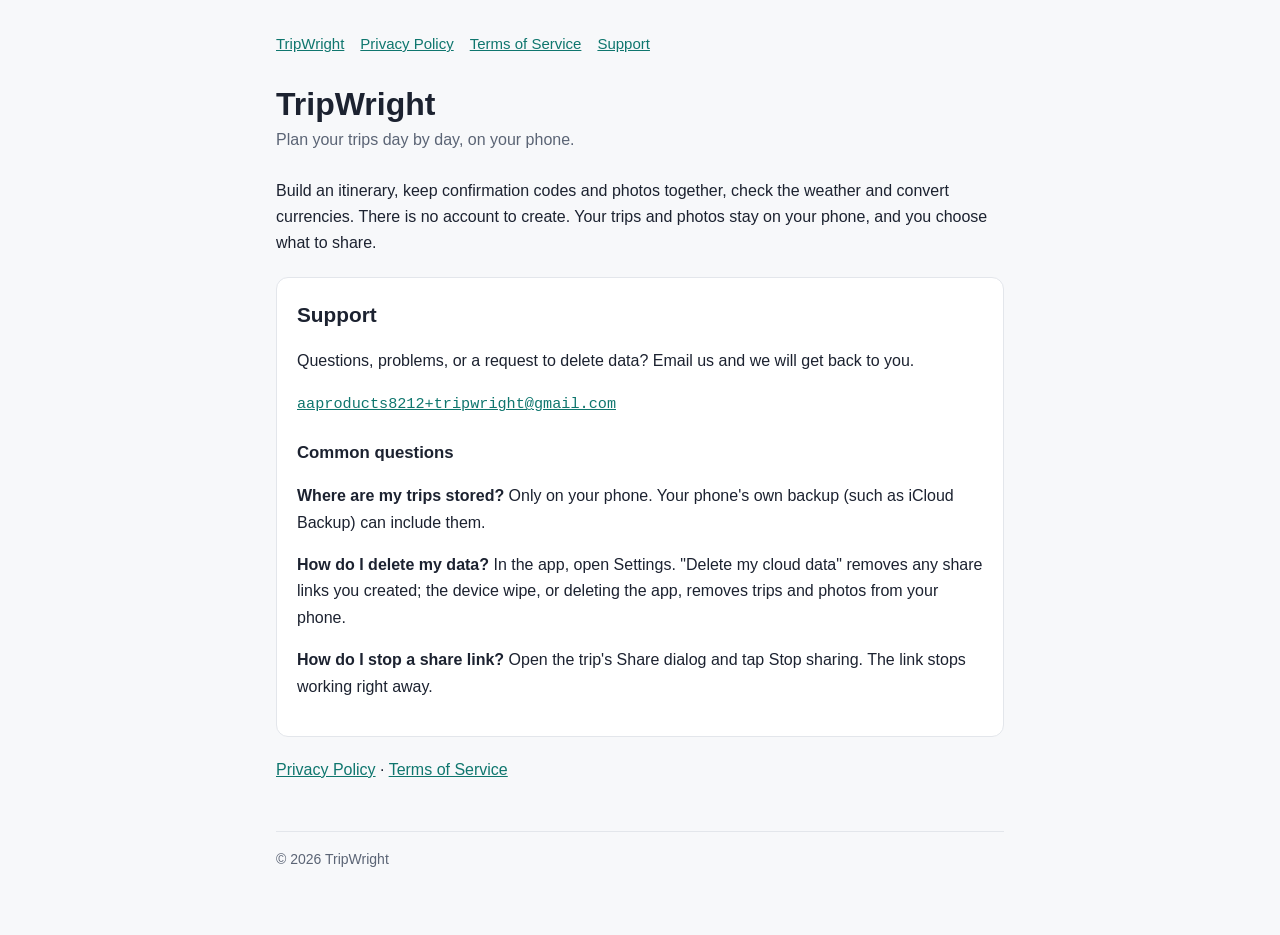
==== index.html @ 37752e80 "Add privacy policy, terms and support pages Co-Authored-By: Claude Opus 5.5 <noreply@anthropic.com> " ====
<!doctype html>
<html lang="en">
<head>
<meta charset="utf-8">
<meta name="viewport" content="width=device-width, initial-scale=1">
<title>TripWright</title>
<meta name="description" content="TripWright: plan trips on your phone. No account, no AI, your trips and photos stay on your device.">
<link rel="stylesheet" href="style.css">
</head>
<body>
<main>
<nav><a href="./">TripWright</a><a href="privacy/">Privacy Policy</a><a href="terms/">Terms of Service</a><a href="#support">Support</a></nav>
<h1>TripWright</h1>
<p class="meta">Plan your trips day by day, on your phone.</p>
<p>Build an itinerary, keep confirmation codes and photos together, check the weather and convert currencies. There is no account to create. Your trips and photos stay on your phone, and you choose what to share.</p>

<section id="support" class="card">
<h2 style="margin-top:0">Support</h2>
<p>Questions, problems, or a request to delete data? Email us and we will get back to you.</p>
<p><a class="mail" href="mailto:aaproducts8212+tripwright@gmail.com">aaproducts8212+tripwright@gmail.com</a></p>
<h3>Common questions</h3>
<p><strong>Where are my trips stored?</strong> Only on your phone. Your phone's own backup (such as iCloud Backup) can include them.</p>
<p><strong>How do I delete my data?</strong> In the app, open Settings. "Delete my cloud data" removes any share links you created; the device wipe, or deleting the app, removes trips and photos from your phone.</p>
<p><strong>How do I stop a share link?</strong> Open the trip's Share dialog and tap Stop sharing. The link stops working right away.</p>
</section>

<p><a href="privacy/">Privacy Policy</a> · <a href="terms/">Terms of Service</a></p>
<footer>© 2026 TripWright</footer>
</main>
</body>
</html>
---- style.css ----
:root{--bg:#f7f8fa;--fg:#1c2230;--muted:#5b6475;--accent:#0f766e;--card:#ffffff;--line:#e3e6eb}
@media (prefers-color-scheme:dark){:root{--bg:#11151c;--fg:#e6e9ef;--muted:#9aa3b2;--accent:#5eead4;--card:#1a2029;--line:#2a313c}}
*{box-sizing:border-box}
body{margin:0;background:var(--bg);color:var(--fg);font:16px/1.65 -apple-system,BlinkMacSystemFont,"Segoe UI",Roboto,Helvetica,Arial,sans-serif}
main{max-width:760px;margin:0 auto;padding:32px 16px 64px}
nav{display:flex;gap:16px;flex-wrap:wrap;margin-bottom:28px;font-size:15px}
a{color:var(--accent)}
h1{font-size:2rem;line-height:1.2;margin:0 0 4px}
h2{font-size:1.3rem;margin:36px 0 10px}
h3{font-size:1.05rem;margin:22px 0 6px}
.meta{color:var(--muted);margin:0 0 24px}
ul{padding-left:1.4em}
li{margin:4px 0}
code,.mail{font-family:ui-monospace,SFMono-Regular,Menlo,monospace;font-size:.95em;word-break:break-all}
.card{background:var(--card);border:1px solid var(--line);border-radius:12px;padding:20px;margin:20px 0}
footer{margin-top:48px;color:var(--muted);font-size:14px;border-top:1px solid var(--line);padding-top:16px}
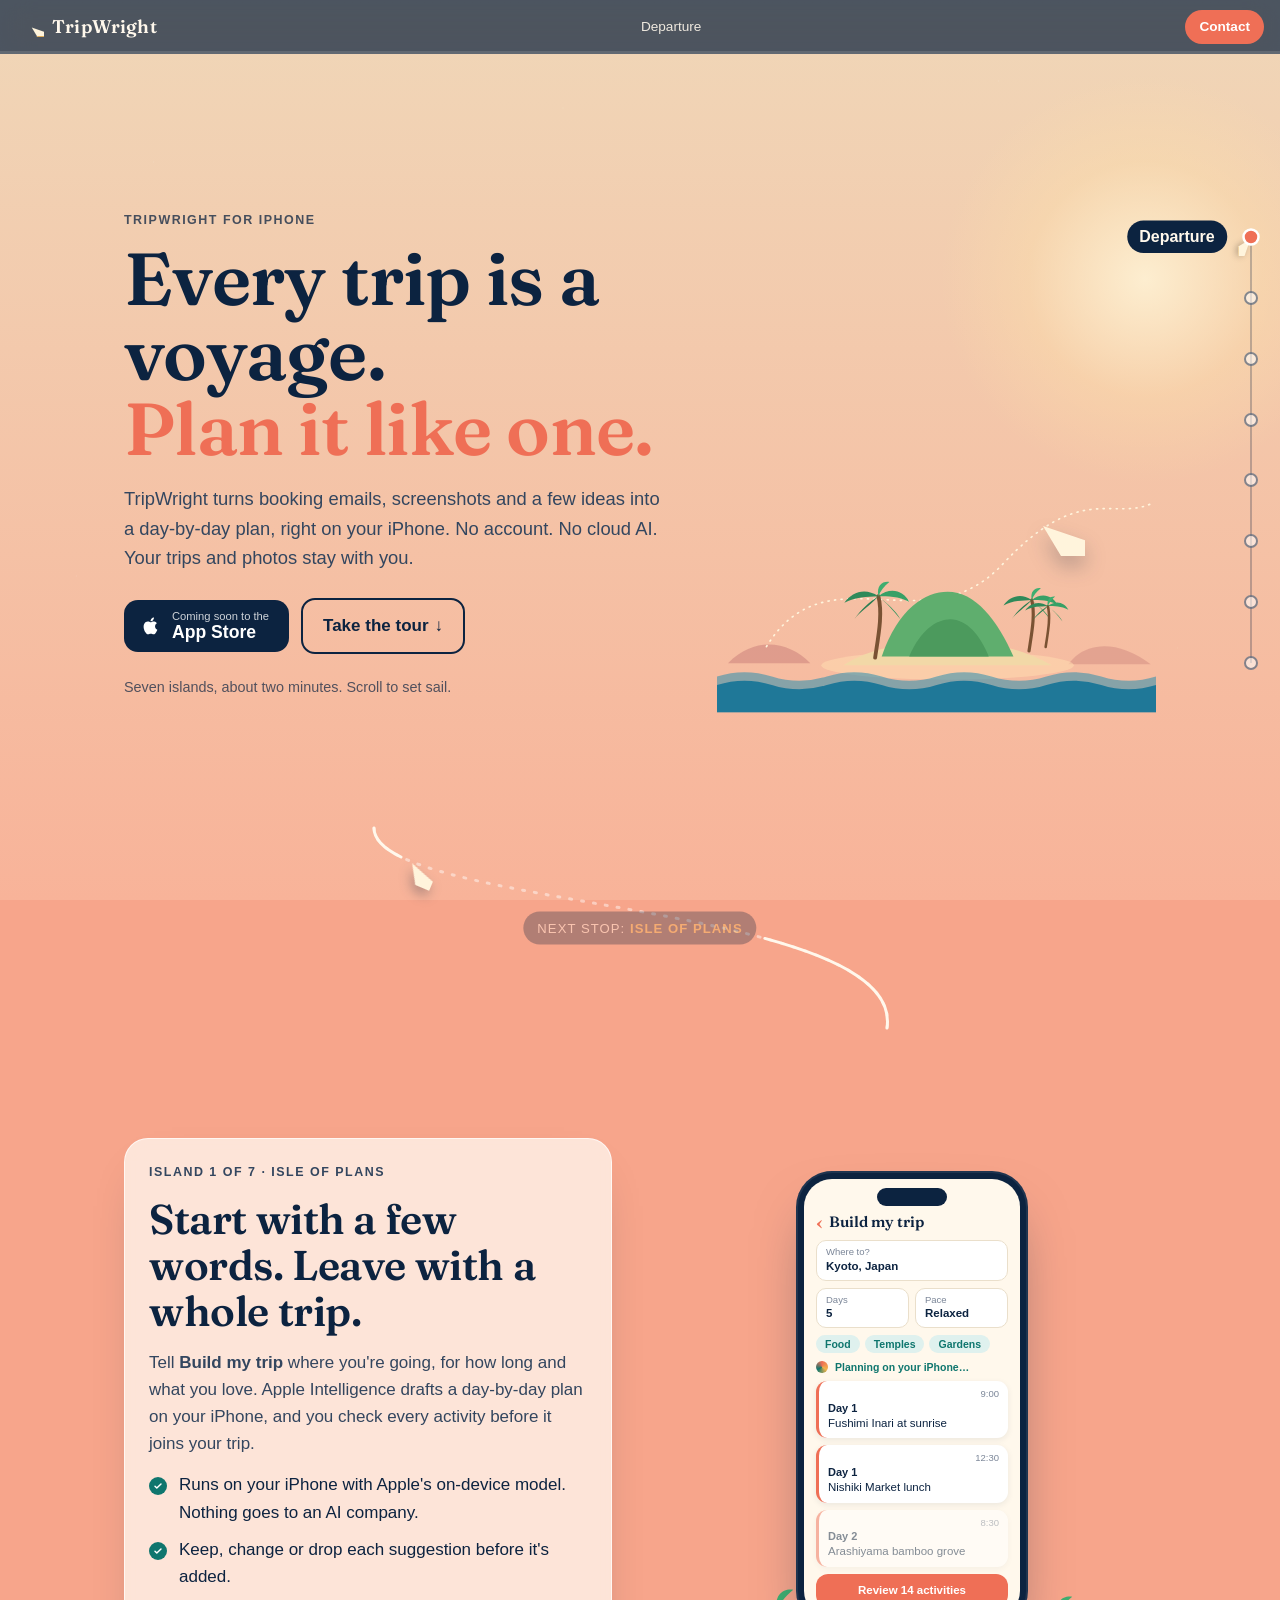
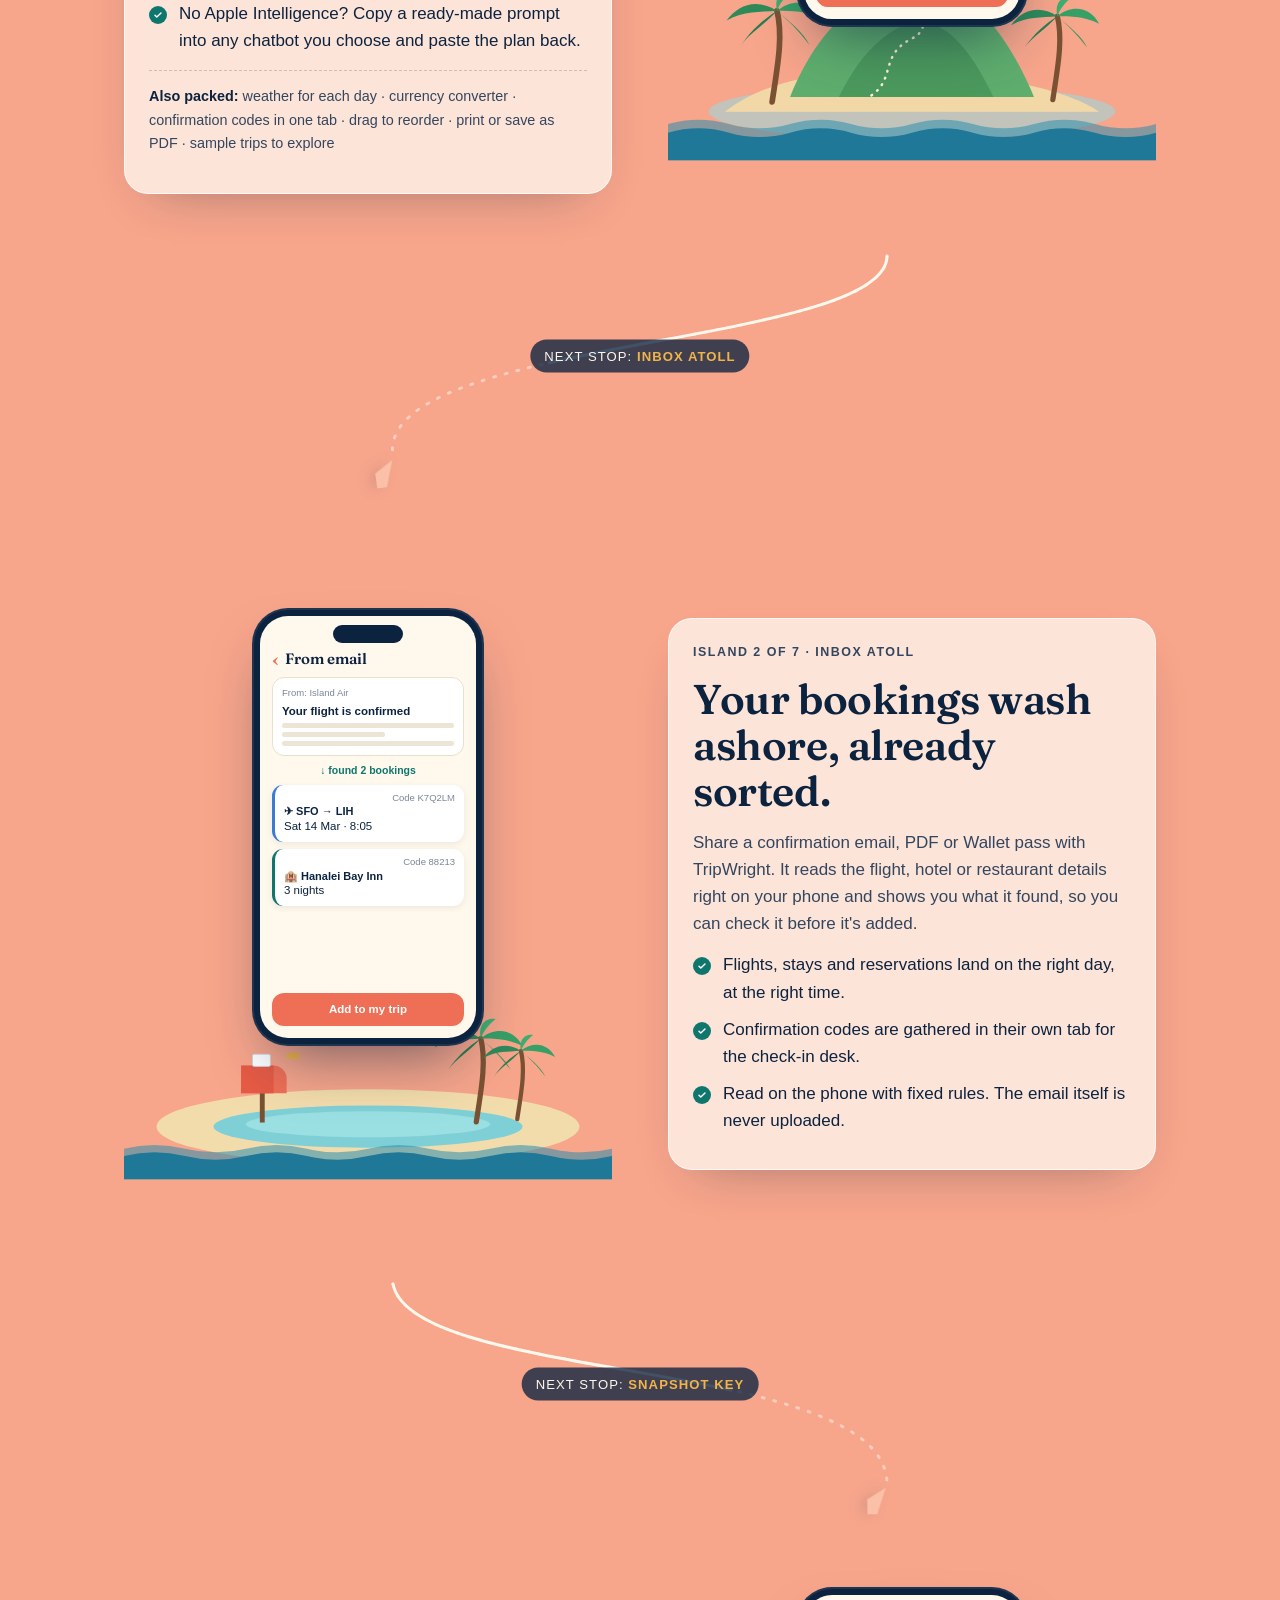
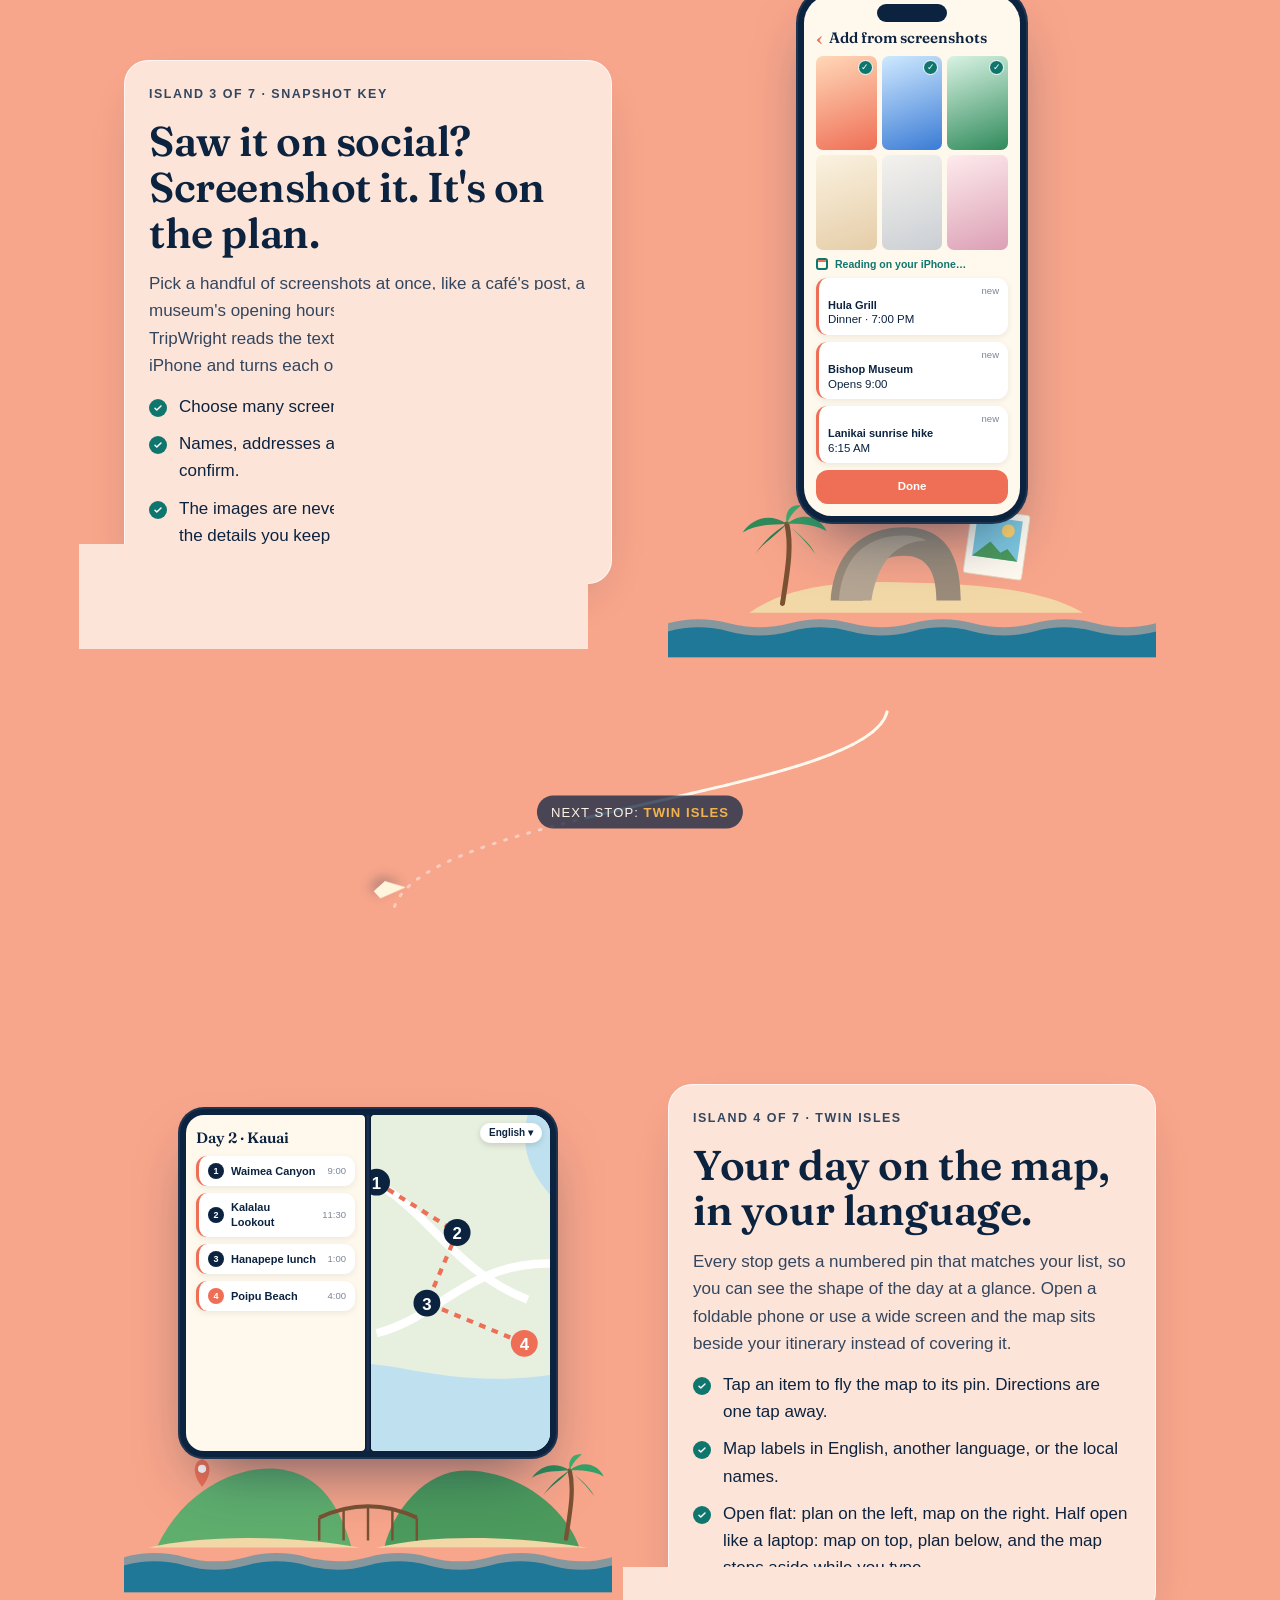
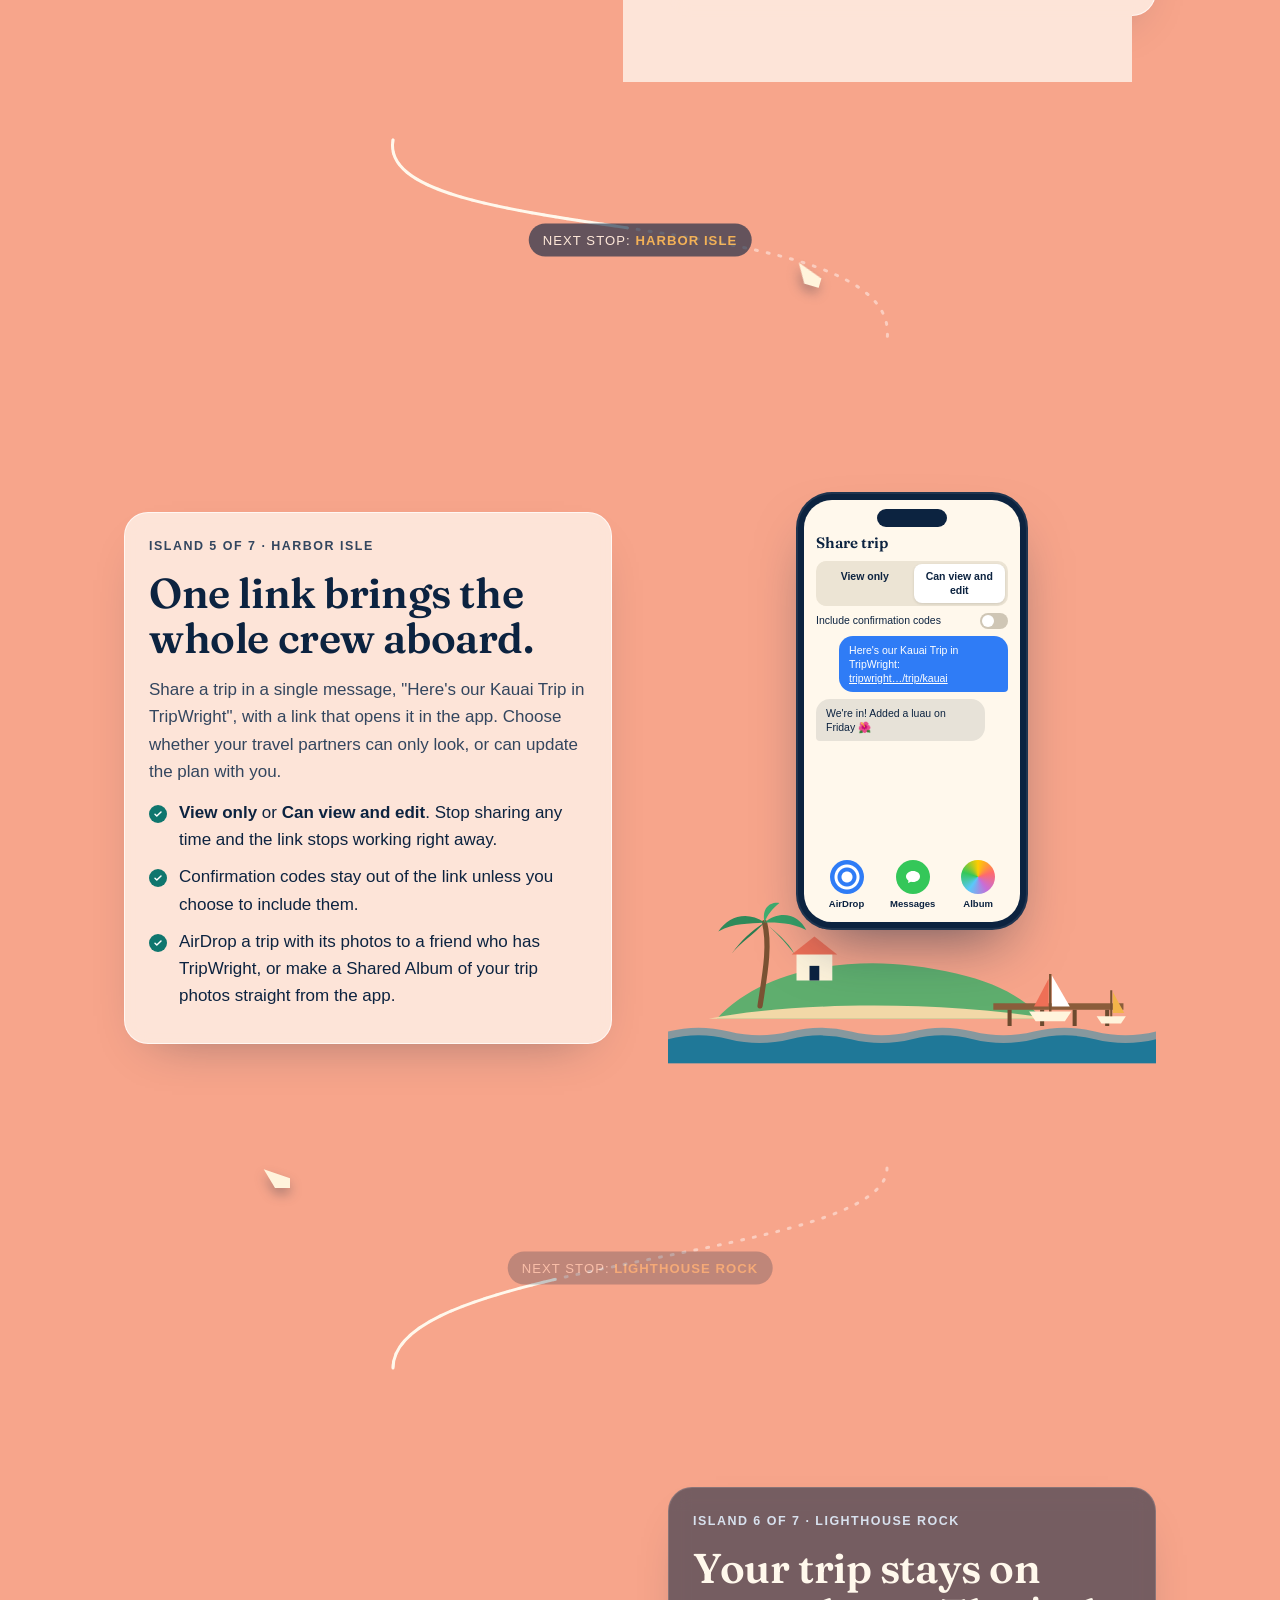
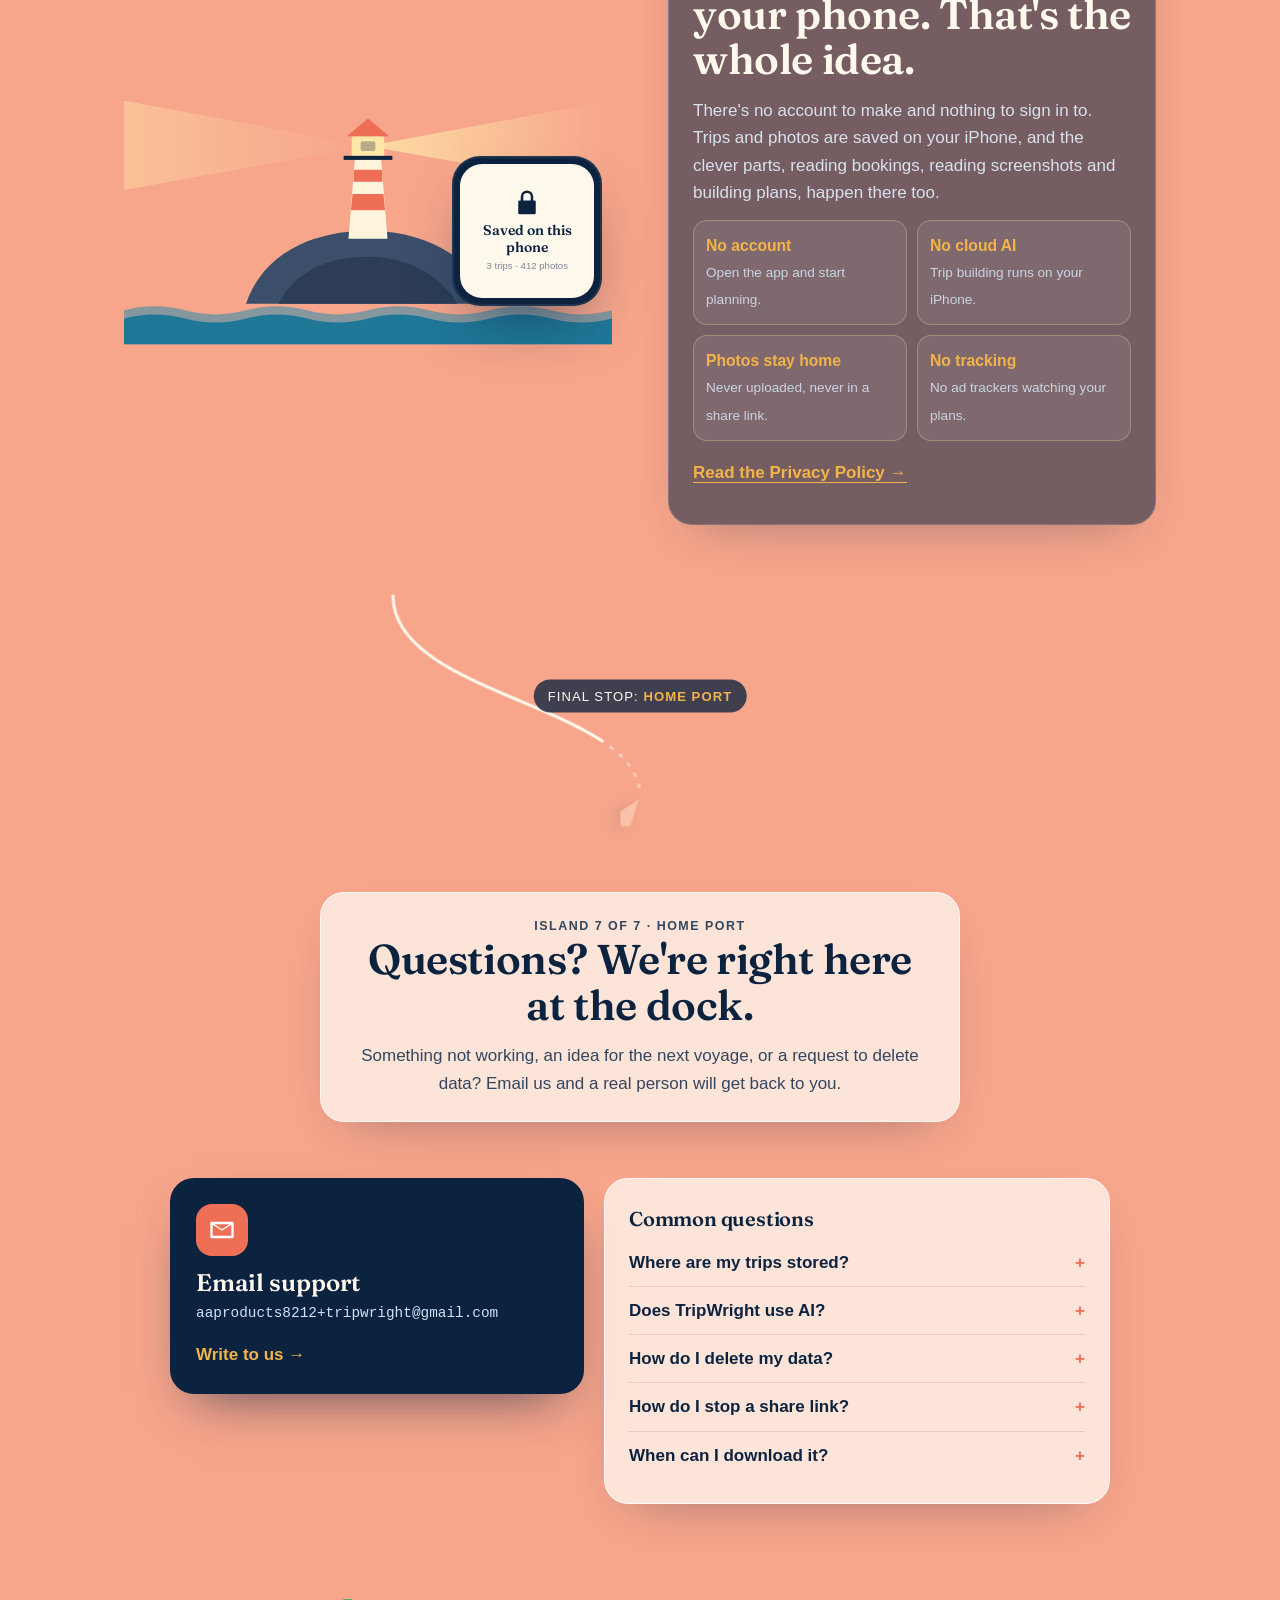
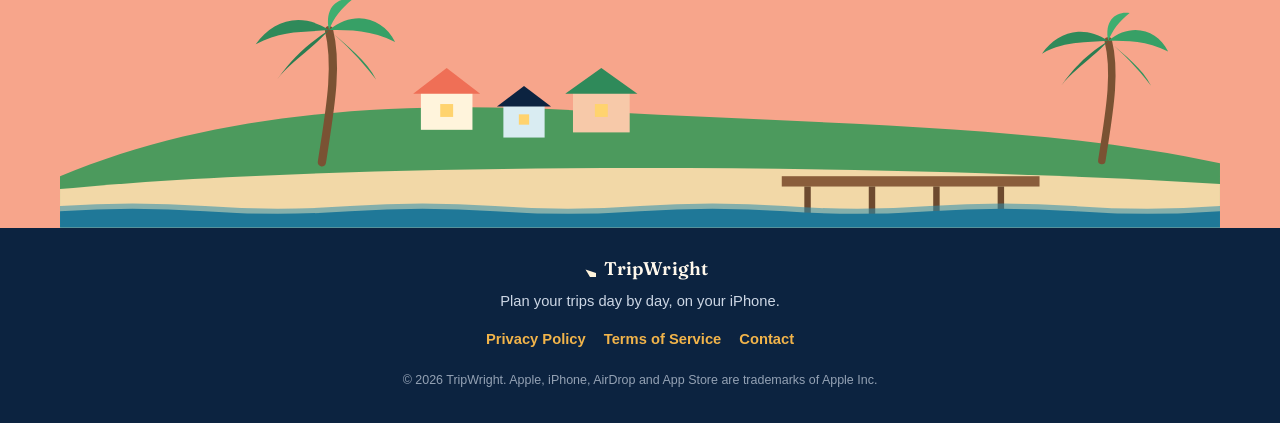
==== commit 54a18b20: "Add island-journey landing page Each feature is an island on a scroll-driven voyage: build my trip, " ====
--- a/index.html
+++ b/index.html
@@ -2,30 +2,484 @@
 <html lang="en">
 <head>
 <meta charset="utf-8">
-<meta name="viewport" content="width=device-width, initial-scale=1">
-<title>TripWright</title>
-<meta name="description" content="TripWright: plan trips on your phone. No account, no AI, your trips and photos stay on your device.">
-<link rel="stylesheet" href="style.css">
+<meta name="viewport" content="width=device-width, initial-scale=1, viewport-fit=cover">
+<title>TripWright: plan your trip, island by island</title>
+<meta name="description" content="TripWright plans trips on your iPhone: bookings from email, activities from screenshots, an on-phone trip builder, maps and one-link sharing. No account, no cloud AI, your trips and photos stay on your phone.">
+<meta name="theme-color" content="#0c2340">
+<meta property="og:title" content="TripWright: plan your trip, island by island">
+<meta property="og:description" content="A trip planner that lives on your iPhone. No account, no cloud AI, your photos stay with you.">
+<meta property="og:image" content="https://dosh8212.github.io/tripwright-site/app/og-image.jpg">
+<link rel="icon" href="app/favicon.png">
+<link rel="preload" href="fonts/fraunces-600.woff2" as="font" type="font/woff2" crossorigin>
+<link rel="stylesheet" href="landing.css">
 </head>
 <body>
+
+<!-- Fixed sky: colours and stars follow the scroll (landing.js) -->
+<div class="sky" aria-hidden="true">
+  <div class="stars"></div>
+  <div class="sun"></div>
+</div>
+
+<!-- Reusable drawings -->
+<svg width="0" height="0" style="position:absolute" aria-hidden="true">
+  <defs>
+    <symbol id="palm" viewBox="-60 -130 120 135" overflow="visible">
+      <path d="M-2 0 C 4 -40, 12 -80, 4 -112" fill="none" stroke="#7a5233" stroke-width="7" stroke-linecap="round"/>
+      <path d="M4 -112 C -20 -128, -44 -120, -58 -100 C -36 -112, -18 -110, 4 -112Z" fill="#2f8a5a"/>
+      <path d="M4 -112 C 26 -130, 50 -122, 60 -102 C 40 -112, 22 -112, 4 -112Z" fill="#37a066"/>
+      <path d="M4 -112 C -10 -96, -30 -84, -40 -70 C -26 -90, -14 -100, 4 -112Z" fill="#2a7d51"/>
+      <path d="M4 -112 C 20 -98, 36 -86, 44 -70 C 30 -88, 18 -100, 4 -112Z" fill="#33945e"/>
+      <path d="M4 -112 C 0 -132, 12 -140, 24 -138 C 14 -130, 8 -122, 4 -112Z" fill="#3fae70"/>
+    </symbol>
+    <symbol id="plane" viewBox="-24 -16 48 32" overflow="visible">
+      <path d="M23 0 L-21 -15 L-12 0 Z" fill="#fff4dc"/>
+      <path d="M23 0 L-21 15 L-12 0 Z" fill="#f3d39b"/>
+      <path d="M23 0 L-12 0 L-6 5 Z" fill="#e0a64a"/>
+    </symbol>
+    <symbol id="sea" viewBox="0 0 600 60" preserveAspectRatio="none">
+      <path class="wave wave-back" d="M0 18 Q 37.5 8 75 18 T 150 18 T 225 18 T 300 18 T 375 18 T 450 18 T 525 18 T 600 18 T 675 18 T 750 18 V60 H0Z" fill="#2a8fb0" opacity=".55"/>
+      <path class="wave wave-front" d="M0 28 Q 37.5 18 75 28 T 150 28 T 225 28 T 300 28 T 375 28 T 450 28 T 525 28 T 600 28 T 675 28 T 750 28 V60 H0Z" fill="#1f7898"/>
+    </symbol>
+  </defs>
+</svg>
+
+<header class="topbar">
+  <a class="brand" href="#top" aria-label="TripWright home">
+    <svg viewBox="-24 -16 48 32" width="28" height="20" aria-hidden="true"><use href="#plane"/></svg>
+    <span>TripWright</span>
+  </a>
+  <p class="where" aria-live="polite"><span class="where-label">Departure</span></p>
+  <a class="top-contact" href="#support">Contact</a>
+  <div class="trip-progress" aria-hidden="true"><span></span></div>
+</header>
+
+<!-- Island map: jump to any stop; the plane shows how far you've travelled -->
+<nav class="rail" aria-label="Islands">
+  <div class="rail-line"><span class="rail-fill"></span></div>
+  <svg class="rail-plane" viewBox="-24 -16 48 32" aria-hidden="true"><use href="#plane"/></svg>
+  <ol>
+    <li><a href="#top" data-label="Departure"><span>Departure</span></a></li>
+    <li><a href="#plans" data-label="Isle of Plans"><span>Isle of Plans</span></a></li>
+    <li><a href="#bookings" data-label="Inbox Atoll"><span>Inbox Atoll</span></a></li>
+    <li><a href="#screenshots" data-label="Snapshot Key"><span>Snapshot Key</span></a></li>
+    <li><a href="#maps" data-label="Twin Isles"><span>Twin Isles</span></a></li>
+    <li><a href="#sharing" data-label="Harbor Isle"><span>Harbor Isle</span></a></li>
+    <li><a href="#privacy" data-label="Lighthouse Rock"><span>Lighthouse Rock</span></a></li>
+    <li><a href="#support" data-label="Home Port"><span>Home Port</span></a></li>
+  </ol>
+</nav>
+
 <main>
-<nav><a href="./">TripWright</a><a href="privacy/">Privacy Policy</a><a href="terms/">Terms of Service</a><a href="#support">Support</a></nav>
-<h1>TripWright</h1>
-<p class="meta">Plan your trips day by day, on your phone.</p>
-<p>Build an itinerary, keep confirmation codes and photos together, check the weather and convert currencies. There is no account to create. Your trips and photos stay on your phone, and you choose what to share.</p>
-
-<section id="support" class="card">
-<h2 style="margin-top:0">Support</h2>
-<p>Questions, problems, or a request to delete data? Email us and we will get back to you.</p>
-<p><a class="mail" href="mailto:aaproducts8212+tripwright@gmail.com">aaproducts8212+tripwright@gmail.com</a></p>
-<h3>Common questions</h3>
-<p><strong>Where are my trips stored?</strong> Only on your phone. Your phone's own backup (such as iCloud Backup) can include them.</p>
-<p><strong>How do I delete my data?</strong> In the app, open Settings. "Delete my cloud data" removes any share links you created; the device wipe, or deleting the app, removes trips and photos from your phone.</p>
-<p><strong>How do I stop a share link?</strong> Open the trip's Share dialog and tap Stop sharing. The link stops working right away.</p>
-</section>
-
-<p><a href="privacy/">Privacy Policy</a> · <a href="terms/">Terms of Service</a></p>
-<footer>© 2026 TripWright</footer>
+
+<!-- ============ DEPARTURE ============ -->
+<section id="top" class="stop hero" data-sky="#fbd3a8,#f7a58b" data-night="0.08" data-label="Departure">
+  <div class="hero-copy">
+    <p class="eyebrow">TripWright for iPhone</p>
+    <h1>Every trip is a voyage.<br><em>Plan it like one.</em></h1>
+    <p class="lede">TripWright turns booking emails, screenshots and a few ideas into a day-by-day plan, right on your iPhone. No account. No cloud AI. Your trips and photos stay with you.</p>
+    <div class="cta-row">
+      <span class="store-soon" role="note">
+        <svg viewBox="0 0 24 24" width="22" height="22" aria-hidden="true"><path fill="currentColor" d="M16.4 12.6c0-2.4 2-3.5 2-3.6-1.1-1.6-2.8-1.8-3.4-1.8-1.4-.2-2.8.8-3.5.8s-1.8-.8-3-.8c-1.5 0-3 .9-3.8 2.3-1.6 2.8-.4 7 1.2 9.3.8 1.1 1.7 2.4 2.9 2.3 1.2 0 1.6-.7 3-.7s1.8.7 3 .7c1.3 0 2.1-1.1 2.8-2.3.9-1.3 1.3-2.6 1.3-2.6s-2.5-1-2.5-3.6zM14.2 5.6c.6-.8 1.1-1.8 1-2.9-.9 0-2 .6-2.7 1.4-.6.7-1.1 1.8-1 2.8 1 .1 2-.5 2.7-1.3z"/></svg>
+        <span><small>Coming soon to the</small>App Store</span>
+      </span>
+      <a class="btn-ghost" href="#plans">Take the tour <span aria-hidden="true">↓</span></a>
+    </div>
+    <p class="hint">Seven islands, about two minutes. Scroll to set sail.</p>
+  </div>
+  <div class="hero-scene" aria-hidden="true">
+    <svg class="horizon" viewBox="0 0 800 420" preserveAspectRatio="xMidYMax meet">
+      <path d="M20 330 C 70 280, 130 290, 170 330Z" fill="#c77d78" opacity=".5"/>
+      <path d="M640 332 C 670 290, 730 286, 790 332Z" fill="#c77d78" opacity=".4"/>
+      <path class="route-hero" d="M90 300 C 200 120, 380 300, 520 150 S 720 70, 790 40" fill="none" stroke="#fff4dc" stroke-width="3" stroke-dasharray="2 10" stroke-linecap="round"/>
+      <ellipse cx="420" cy="334" rx="230" ry="26" fill="#ffd9b0" opacity=".6"/>
+      <path d="M230 334 C 280 300, 360 290, 420 290 C 500 290, 560 305, 610 334Z" fill="#f2d8a7"/>
+      <path d="M300 318 C 330 230, 380 200, 420 200 C 470 200, 510 250, 540 318Z" fill="#5fae6e"/>
+      <path d="M350 318 C 370 270, 400 250, 425 250 C 455 250, 480 280, 495 318Z" fill="#4c9a5d"/>
+      <use href="#palm" x="230" y="190" width="120" height="135"/>
+      <use href="#palm" x="520" y="200" width="100" height="112"/>
+      <use href="#palm" x="560" y="214" width="80" height="90"/>
+      <use href="#sea" x="0" y="326" width="800" height="94"/>
+    </svg>
+    <svg class="hero-plane" viewBox="-24 -16 48 32"><use href="#plane"/></svg>
+  </div>
+</section>
+
+<!-- ============ 1. ISLE OF PLANS ============ -->
+<div class="passage" aria-hidden="true">
+  <svg viewBox="0 0 400 220" preserveAspectRatio="none"><path class="route" d="M60 0 C 60 90, 340 80, 330 220"/><path class="route-done" pathLength="1" d="M60 0 C 60 90, 340 80, 330 220"/></svg>
+  <svg class="passage-plane" viewBox="-24 -16 48 32"><use href="#plane"/></svg>
+  <p>Next stop: <strong>Isle of Plans</strong></p>
+</div>
+
+<section id="plans" class="stop" data-sky="#bfe6ff,#fff1d6" data-night="0" data-label="Isle of Plans">
+  <div class="copy">
+    <p class="eyebrow">Island 1 of 7 · Isle of Plans</p>
+    <h2>Start with a few words. Leave with a whole trip.</h2>
+    <p>Tell <strong>Build my trip</strong> where you're going, for how long and what you love. Apple Intelligence drafts a day-by-day plan on your iPhone, and you check every activity before it joins your trip.</p>
+    <ul class="ticks">
+      <li>Runs on your iPhone with Apple's on-device model. Nothing goes to an AI company.</li>
+      <li>Keep, change or drop each suggestion before it's added.</li>
+      <li>No Apple Intelligence? Copy a ready-made prompt into any chatbot you choose and paste the plan back.</li>
+    </ul>
+    <p class="also"><span>Also packed:</span> weather for each day · currency converter · confirmation codes in one tab · drag to reorder · print or save as PDF · sample trips to explore</p>
+  </div>
+  <div class="scene">
+    <div class="phone">
+      <div class="screen">
+        <div class="ui-top"><span class="ui-back">‹</span> Build my trip</div>
+        <div class="ui-field"><small>Where to?</small>Kyoto, Japan</div>
+        <div class="ui-row"><div class="ui-field"><small>Days</small>5</div><div class="ui-field"><small>Pace</small>Relaxed</div></div>
+        <div class="ui-chips"><span>Food</span><span>Temples</span><span>Gardens</span></div>
+        <div class="ui-status"><span class="spark"></span> Planning on your iPhone…</div>
+        <div class="ui-card"><b>Day 1</b> Fushimi Inari at sunrise<i>9:00</i></div>
+        <div class="ui-card"><b>Day 1</b> Nishiki Market lunch<i>12:30</i></div>
+        <div class="ui-card ghost"><b>Day 2</b> Arashiyama bamboo grove<i>8:30</i></div>
+        <div class="ui-button">Review 14 activities</div>
+      </div>
+    </div>
+    <svg class="island" viewBox="0 0 600 260" aria-hidden="true">
+      <ellipse cx="300" cy="200" rx="250" ry="34" fill="#9fd7dc" opacity=".6"/>
+      <path d="M70 200 C 120 160, 200 150, 260 150 C 340 150, 470 160, 530 200Z" fill="#f2d8a7"/>
+      <path d="M150 182 C 190 80, 260 40, 310 40 C 370 40, 420 110, 450 182Z" fill="#5fae6e"/>
+      <path d="M210 182 C 240 120, 280 90, 310 90 C 350 90, 380 140, 400 182Z" fill="#4c9a5d"/>
+      <path d="M250 180 C 280 160, 260 130, 300 110 C 330 95, 300 70, 312 46" fill="none" stroke="#fff4dc" stroke-width="3" stroke-dasharray="1 8" stroke-linecap="round"/>
+      <path d="M312 46 V 14" stroke="#7a5233" stroke-width="3"/><path class="flag" d="M312 14 L 340 22 L 312 30Z" fill="#ef6f56"/>
+      <use href="#palm" x="70" y="58" width="120" height="135"/>
+      <use href="#palm" x="420" y="66" width="110" height="124"/>
+      <use href="#sea" x="0" y="196" width="600" height="64"/>
+    </svg>
+  </div>
+</section>
+
+<!-- ============ 2. INBOX ATOLL ============ -->
+<div class="passage flip" aria-hidden="true">
+  <svg viewBox="0 0 400 220" preserveAspectRatio="none"><path class="route" d="M330 0 C 330 100, 60 90, 70 220"/><path class="route-done" pathLength="1" d="M330 0 C 330 100, 60 90, 70 220"/></svg>
+  <svg class="passage-plane" viewBox="-24 -16 48 32"><use href="#plane"/></svg>
+  <p>Next stop: <strong>Inbox Atoll</strong></p>
+</div>
+
+<section id="bookings" class="stop alt" data-sky="#8fd3ff,#e6f7ff" data-night="0" data-label="Inbox Atoll">
+  <div class="copy">
+    <p class="eyebrow">Island 2 of 7 · Inbox Atoll</p>
+    <h2>Your bookings wash ashore, already sorted.</h2>
+    <p>Share a confirmation email, PDF or Wallet pass with TripWright. It reads the flight, hotel or restaurant details right on your phone and shows you what it found, so you can check it before it's added.</p>
+    <ul class="ticks">
+      <li>Flights, stays and reservations land on the right day, at the right time.</li>
+      <li>Confirmation codes are gathered in their own tab for the check-in desk.</li>
+      <li>Read on the phone with fixed rules. The email itself is never uploaded.</li>
+    </ul>
+  </div>
+  <div class="scene">
+    <div class="phone">
+      <div class="screen">
+        <div class="ui-top"><span class="ui-back">‹</span> From email</div>
+        <div class="ui-mail">
+          <small>From: Island Air</small>
+          <b>Your flight is confirmed</b>
+          <span class="line"></span><span class="line short"></span><span class="line"></span>
+        </div>
+        <div class="ui-arrow">↓ found 2 bookings</div>
+        <div class="ui-card flight"><b>✈ SFO → LIH</b> Sat 14 Mar · 8:05<i>Code K7Q2LM</i></div>
+        <div class="ui-card hotel"><b>🏨 Hanalei Bay Inn</b> 3 nights<i>Code 88213</i></div>
+        <div class="ui-button">Add to my trip</div>
+      </div>
+    </div>
+    <svg class="island" viewBox="0 0 600 260" aria-hidden="true">
+      <ellipse cx="300" cy="195" rx="260" ry="46" fill="#f3dcab"/>
+      <ellipse cx="300" cy="195" rx="190" ry="26" fill="#7fd0d6"/>
+      <ellipse cx="300" cy="192" rx="150" ry="16" fill="#9adfe2" class="lagoon"/>
+      <g transform="translate(170 150)">
+        <rect x="-3" y="0" width="6" height="40" fill="#7a5233"/>
+        <path d="M-26 -30 H 14 A 16 16 0 0 1 30 -14 V 4 H -26Z" fill="#ef6f56"/>
+        <rect x="-26" y="-30" width="40" height="34" fill="#e65b45"/>
+        <path d="M30 -24 V -46 H 46 V -38 H 30" fill="#f2b44a"/>
+        <rect class="letter" x="-12" y="-44" width="22" height="15" rx="2" fill="#fff" stroke="#c9d6e3"/>
+      </g>
+      <use href="#palm" x="380" y="70" width="110" height="124"/>
+      <use href="#palm" x="440" y="88" width="90" height="102"/>
+      <use href="#sea" x="0" y="206" width="600" height="54"/>
+    </svg>
+  </div>
+</section>
+
+<!-- ============ 3. SNAPSHOT KEY ============ -->
+<div class="passage" aria-hidden="true">
+  <svg viewBox="0 0 400 220" preserveAspectRatio="none"><path class="route" d="M70 0 C 80 110, 330 80, 330 220"/><path class="route-done" pathLength="1" d="M70 0 C 80 110, 330 80, 330 220"/></svg>
+  <svg class="passage-plane" viewBox="-24 -16 48 32"><use href="#plane"/></svg>
+  <p>Next stop: <strong>Snapshot Key</strong></p>
+</div>
+
+<section id="screenshots" class="stop" data-sky="#9ee3e3,#fdf1c4" data-night="0" data-label="Snapshot Key">
+  <div class="copy">
+    <p class="eyebrow">Island 3 of 7 · Snapshot Key</p>
+    <h2>Saw it on social? Screenshot it. It's on the plan.</h2>
+    <p>Pick a handful of screenshots at once, like a café's post, a museum's opening hours or a friend's text, then tap Done. TripWright reads the text with Apple's Vision on your iPhone and turns each one into an activity.</p>
+    <ul class="ticks">
+      <li>Choose many screenshots in one go.</li>
+      <li>Names, addresses and times are picked out for you to confirm.</li>
+      <li>The images are never stored or sent anywhere. Only the details you keep are saved.</li>
+    </ul>
+  </div>
+  <div class="scene">
+    <div class="phone">
+      <div class="screen">
+        <div class="ui-top"><span class="ui-back">‹</span> Add from screenshots</div>
+        <div class="ui-shots">
+          <span class="shot s1"><i>✓</i></span><span class="shot s2"><i>✓</i></span><span class="shot s3"><i>✓</i></span>
+          <span class="shot s4"></span><span class="shot s5"></span><span class="shot s6"></span>
+        </div>
+        <div class="ui-status"><span class="scan"></span> Reading on your iPhone…</div>
+        <div class="ui-card"><b>Hula Grill</b> Dinner · 7:00 PM<i>new</i></div>
+        <div class="ui-card"><b>Bishop Museum</b> Opens 9:00<i>new</i></div>
+        <div class="ui-card"><b>Lanikai sunrise hike</b> 6:15 AM<i>new</i></div>
+        <div class="ui-button">Done</div>
+      </div>
+    </div>
+    <svg class="island" viewBox="0 0 600 260" aria-hidden="true">
+      <path d="M100 205 C 150 170, 220 165, 300 168 C 400 170, 470 180, 510 205Z" fill="#f2d8a7"/>
+      <path d="M200 190 C 205 120, 250 100, 290 100 C 330 100, 360 120, 360 190 H 330 C 330 150, 315 135, 290 135 C 262 135, 240 150, 240 190Z" fill="#9a8b7a"/>
+      <path d="M210 190 C 215 130, 250 110, 290 110 C 300 110, 310 112, 318 116 C 290 118, 260 130, 250 190Z" fill="#b5a593"/>
+      <g class="polaroid" transform="translate(410 120) rotate(8)">
+        <rect x="-36" y="-44" width="72" height="80" rx="3" fill="#fffaf0" stroke="#e5d9c3"/>
+        <rect x="-28" y="-36" width="56" height="50" fill="#7fc8e0"/>
+        <circle cx="12" cy="-22" r="8" fill="#ffd36e"/>
+        <path d="M-28 14 L -8 -6 L 6 6 L 14 0 L 28 14Z" fill="#4c9a5d"/>
+      </g>
+      <use href="#palm" x="90" y="80" width="105" height="118"/>
+      <use href="#sea" x="0" y="200" width="600" height="60"/>
+    </svg>
+  </div>
+</section>
+
+<!-- ============ 4. TWIN ISLES ============ -->
+<div class="passage flip" aria-hidden="true">
+  <svg viewBox="0 0 400 220" preserveAspectRatio="none"><path class="route" d="M330 0 C 320 90, 80 110, 70 220"/><path class="route-done" pathLength="1" d="M330 0 C 320 90, 80 110, 70 220"/></svg>
+  <svg class="passage-plane" viewBox="-24 -16 48 32"><use href="#plane"/></svg>
+  <p>Next stop: <strong>Twin Isles</strong></p>
+</div>
+
+<section id="maps" class="stop alt" data-sky="#ffd59e,#ffa784" data-night="0.05" data-label="Twin Isles">
+  <div class="copy">
+    <p class="eyebrow">Island 4 of 7 · Twin Isles</p>
+    <h2>Your day on the map, in your language.</h2>
+    <p>Every stop gets a numbered pin that matches your list, so you can see the shape of the day at a glance. Open a foldable phone or use a wide screen and the map sits beside your itinerary instead of covering it.</p>
+    <ul class="ticks">
+      <li>Tap an item to fly the map to its pin. Directions are one tap away.</li>
+      <li>Map labels in English, another language, or the local names.</li>
+      <li>Open flat: plan on the left, map on the right. Half open like a laptop: map on top, plan below, and the map steps aside while you type.</li>
+    </ul>
+  </div>
+  <div class="scene">
+    <div class="phone fold">
+      <div class="screen pane-list">
+        <div class="ui-top">Day 2 · Kauai</div>
+        <div class="ui-card"><em>1</em><b>Waimea Canyon</b><i>9:00</i></div>
+        <div class="ui-card"><em>2</em><b>Kalalau Lookout</b><i>11:30</i></div>
+        <div class="ui-card"><em>3</em><b>Hanapepe lunch</b><i>1:00</i></div>
+        <div class="ui-card"><em>4</em><b>Poipu Beach</b><i>4:00</i></div>
+      </div>
+      <span class="hinge"></span>
+      <div class="screen pane-map">
+        <svg viewBox="0 0 160 200" preserveAspectRatio="xMidYMid slice">
+          <rect width="160" height="200" fill="#e7efdf"/>
+          <path d="M0 150 C 40 140, 70 170, 160 150 V200 H0Z" fill="#bfe1ef"/>
+          <path d="M120 0 C 110 40, 150 60, 160 70 V0Z" fill="#bfe1ef"/>
+          <path d="M10 30 C 60 50, 70 90, 120 110 M30 130 C 70 120, 90 80, 150 90" stroke="#fff" stroke-width="5" fill="none"/>
+          <path class="map-route" d="M30 40 L 78 70 L 60 112 L 118 136" stroke="#ef6f56" stroke-width="2.5" fill="none" stroke-dasharray="4 4"/>
+          <g class="pins" font-size="10" font-weight="700" text-anchor="middle" fill="#fff">
+            <circle cx="30" cy="40" r="8" fill="#0c2340"/><text x="30" y="44">1</text>
+            <circle cx="78" cy="70" r="8" fill="#0c2340"/><text x="78" y="74">2</text>
+            <circle cx="60" cy="112" r="8" fill="#0c2340"/><text x="60" y="116">3</text>
+            <circle cx="118" cy="136" r="8" fill="#ef6f56"/><text x="118" y="140">4</text>
+          </g>
+        </svg>
+        <span class="lang-chip">English ▾</span>
+      </div>
+    </div>
+    <svg class="island" viewBox="0 0 600 260" aria-hidden="true">
+      <path d="M40 205 C 80 120, 160 100, 200 110 C 250 120, 270 170, 280 205Z" fill="#5fae6e"/>
+      <path d="M320 205 C 330 160, 370 110, 420 110 C 480 110, 540 150, 560 205Z" fill="#4c9a5d"/>
+      <path d="M30 205 C 90 190, 200 188, 290 205Z" fill="#f2d8a7"/>
+      <path d="M310 205 C 380 188, 480 190, 570 205Z" fill="#f2d8a7"/>
+      <path d="M240 168 Q 300 140 360 168" fill="none" stroke="#7a5233" stroke-width="5"/>
+      <path d="M240 168 V 196 M270 158 V 196 M300 154 V 196 M330 158 V 196 M360 168 V 196" stroke="#7a5233" stroke-width="3"/>
+      <g transform="translate(96 130)"><path d="M0 0 C -12 -14, -12 -30, 0 -34 C 12 -30, 12 -14, 0 0Z" fill="#ef6f56"/><circle cy="-22" r="5" fill="#fff"/></g>
+      <use href="#palm" x="500" y="96" width="90" height="102"/>
+      <use href="#sea" x="0" y="198" width="600" height="62"/>
+    </svg>
+  </div>
+</section>
+
+<!-- ============ 5. HARBOR ISLE ============ -->
+<div class="passage" aria-hidden="true">
+  <svg viewBox="0 0 400 220" preserveAspectRatio="none"><path class="route" d="M70 0 C 60 120, 340 70, 330 220"/><path class="route-done" pathLength="1" d="M70 0 C 60 120, 340 70, 330 220"/></svg>
+  <svg class="passage-plane" viewBox="-24 -16 48 32"><use href="#plane"/></svg>
+  <p>Next stop: <strong>Harbor Isle</strong></p>
+</div>
+
+<section id="sharing" class="stop" data-sky="#ff9a76,#8b5fa8" data-night="0.3" data-label="Harbor Isle">
+  <div class="copy">
+    <p class="eyebrow">Island 5 of 7 · Harbor Isle</p>
+    <h2>One link brings the whole crew aboard.</h2>
+    <p>Share a trip in a single message, "Here's our Kauai Trip in TripWright", with a link that opens it in the app. Choose whether your travel partners can only look, or can update the plan with you.</p>
+    <ul class="ticks">
+      <li><b>View only</b> or <b>Can view and edit</b>. Stop sharing any time and the link stops working right away.</li>
+      <li>Confirmation codes stay out of the link unless you choose to include them.</li>
+      <li>AirDrop a trip with its photos to a friend who has TripWright, or make a Shared Album of your trip photos straight from the app.</li>
+    </ul>
+  </div>
+  <div class="scene">
+    <div class="phone">
+      <div class="screen">
+        <div class="ui-top">Share trip</div>
+        <div class="ui-seg"><span>View only</span><span class="on">Can view and edit</span></div>
+        <div class="ui-toggle"><span>Include confirmation codes</span><i></i></div>
+        <div class="ui-bubble">Here's our Kauai Trip in TripWright: <u>tripwright…/trip/kauai</u></div>
+        <div class="ui-bubble them">We're in! Added a luau on Friday 🌺</div>
+        <div class="ui-share-row"><span>AirDrop</span><span>Messages</span><span>Album</span></div>
+      </div>
+    </div>
+    <svg class="island" viewBox="0 0 600 260" aria-hidden="true">
+      <path d="M60 205 C 120 140, 230 130, 300 140 C 380 150, 430 170, 460 205Z" fill="#5fae6e"/>
+      <path d="M50 205 C 150 185, 330 182, 470 205Z" fill="#f2d8a7"/>
+      <rect x="400" y="186" width="160" height="8" fill="#8a5d3b"/>
+      <path d="M420 194 V 214 M460 194 V 214 M500 194 V 214 M540 194 V 214" stroke="#6d4a2f" stroke-width="5"/>
+      <g class="boat b1" transform="translate(470 196)"><path d="M-26 0 H 26 L 18 12 H -18Z" fill="#fff4dc"/><path d="M0 0 V -46" stroke="#7a5233" stroke-width="3"/><path d="M2 -44 L 24 -6 H 2Z" fill="#fff"/><path d="M-2 -40 L -20 -6 H -2Z" fill="#ef6f56"/></g>
+      <g class="boat b2" transform="translate(545 202)"><path d="M-18 0 H 18 L 12 9 H -12Z" fill="#fff4dc"/><path d="M0 0 V -32" stroke="#7a5233" stroke-width="2.5"/><path d="M2 -30 L 16 -4 H 2Z" fill="#f2b44a"/></g>
+      <g transform="translate(180 150)"><rect x="-22" y="-26" width="44" height="34" fill="#fff4dc"/><path d="M-28 -24 L 0 -46 L 28 -24Z" fill="#ef6f56"/><rect x="-6" y="-10" width="12" height="18" fill="#0c2340"/></g>
+      <use href="#palm" x="60" y="70" width="110" height="124"/>
+      <use href="#sea" x="0" y="204" width="600" height="56"/>
+    </svg>
+  </div>
+</section>
+
+<!-- ============ 6. LIGHTHOUSE ROCK ============ -->
+<div class="passage flip" aria-hidden="true">
+  <svg viewBox="0 0 400 220" preserveAspectRatio="none"><path class="route" d="M330 0 C 330 100, 70 100, 70 220"/><path class="route-done" pathLength="1" d="M330 0 C 330 100, 70 100, 70 220"/></svg>
+  <svg class="passage-plane" viewBox="-24 -16 48 32"><use href="#plane"/></svg>
+  <p>Next stop: <strong>Lighthouse Rock</strong></p>
+</div>
+
+<section id="privacy" class="stop alt night" data-sky="#0c2340,#27467a" data-night="1" data-label="Lighthouse Rock">
+  <div class="copy">
+    <p class="eyebrow">Island 6 of 7 · Lighthouse Rock</p>
+    <h2>Your trip stays on your phone. That's the whole idea.</h2>
+    <p>There's no account to make and nothing to sign in to. Trips and photos are saved on your iPhone, and the clever parts, reading bookings, reading screenshots and building plans, happen there too.</p>
+    <div class="beacons">
+      <div><b>No account</b><span>Open the app and start planning.</span></div>
+      <div><b>No cloud AI</b><span>Trip building runs on your iPhone.</span></div>
+      <div><b>Photos stay home</b><span>Never uploaded, never in a share link.</span></div>
+      <div><b>No tracking</b><span>No ad trackers watching your plans.</span></div>
+    </div>
+    <p><a class="text-link" href="privacy/">Read the Privacy Policy →</a></p>
+  </div>
+  <div class="scene">
+    <svg class="island lighthouse" viewBox="0 0 600 340" aria-hidden="true">
+      <defs>
+        <linearGradient id="beam" x1="0" x2="1"><stop offset="0" stop-color="#ffe7a8" stop-opacity=".85"/><stop offset="1" stop-color="#ffe7a8" stop-opacity="0"/></linearGradient>
+      </defs>
+      <g class="beam-spin" style="transform-origin:300px 96px"><path d="M300 96 L 600 40 L 600 150Z" fill="url(#beam)"/><path d="M300 96 L 0 40 L 0 150Z" fill="url(#beam)" opacity=".5"/></g>
+      <path d="M150 290 C 170 230, 230 200, 300 200 C 380 200, 430 240, 460 290Z" fill="#3b4f6b"/>
+      <path d="M190 290 C 210 250, 250 232, 300 232 C 350 232, 390 256, 410 290Z" fill="#2c3d55"/>
+      <path d="M276 210 L 284 110 H 316 L 324 210Z" fill="#fff4dc"/>
+      <path d="M279 175 H 321 L 319 155 H 281Z M282 140 H 318 L 317 125 H 283Z" fill="#ef6f56"/>
+      <rect x="280" y="84" width="40" height="26" rx="3" fill="#ffe7a8" class="lamp"/>
+      <path d="M274 84 L 300 62 L 326 84Z" fill="#ef6f56"/>
+      <rect x="270" y="108" width="60" height="5" fill="#0c2340"/>
+      <g transform="translate(300 96)"><rect x="-9" y="-6" width="18" height="12" rx="2" fill="#0c2340" opacity=".3"/></g>
+      <use href="#sea" x="0" y="280" width="600" height="60"/>
+    </svg>
+    <div class="phone mini">
+      <div class="screen">
+        <div class="ui-lock">
+          <svg viewBox="0 0 24 24" width="30" height="30" aria-hidden="true"><path fill="#0c2340" d="M7 10V7a5 5 0 0 1 10 0v3h1a1 1 0 0 1 1 1v9a1 1 0 0 1-1 1H6a1 1 0 0 1-1-1v-9a1 1 0 0 1 1-1zm2 0h6V7a3 3 0 0 0-6 0z"/></svg>
+          <b>Saved on this phone</b>
+          <small>3 trips · 412 photos</small>
+        </div>
+      </div>
+    </div>
+  </div>
+</section>
+
+<!-- ============ 7. HOME PORT (support) ============ -->
+<div class="passage" aria-hidden="true">
+  <svg viewBox="0 0 400 220" preserveAspectRatio="none"><path class="route" d="M70 0 C 70 110, 200 120, 200 220"/><path class="route-done" pathLength="1" d="M70 0 C 70 110, 200 120, 200 220"/></svg>
+  <svg class="passage-plane" viewBox="-24 -16 48 32"><use href="#plane"/></svg>
+  <p>Final stop: <strong>Home Port</strong></p>
+</div>
+
+<section id="support" class="stop port" data-sky="#27467a,#f2b38a" data-night="0.45" data-label="Home Port">
+  <div class="port-head">
+    <p class="eyebrow">Island 7 of 7 · Home Port</p>
+    <h2>Questions? We're right here at the dock.</h2>
+    <p>Something not working, an idea for the next voyage, or a request to delete data? Email us and a real person will get back to you.</p>
+  </div>
+
+  <div class="port-grid">
+    <a class="contact-card" href="mailto:aaproducts8212+tripwright@gmail.com?subject=TripWright">
+      <span class="contact-icon" aria-hidden="true">
+        <svg viewBox="0 0 24 24" width="28" height="28"><path fill="currentColor" d="M3 5h18a1 1 0 0 1 1 1v12a1 1 0 0 1-1 1H3a1 1 0 0 1-1-1V6a1 1 0 0 1 1-1zm1 2.4V17h16V7.4l-8 5.3zM5.6 7l6.4 4.3L18.4 7z"/></svg>
+      </span>
+      <span class="contact-label">Email support</span>
+      <span class="mail">aaproducts8212+tripwright@gmail.com</span>
+      <span class="contact-go">Write to us →</span>
+    </a>
+
+    <div class="faq">
+      <h3>Common questions</h3>
+      <details>
+        <summary>Where are my trips stored?</summary>
+        <p>Only on your phone. Your phone's own backup (such as iCloud Backup) can include them.</p>
+      </details>
+      <details>
+        <summary>Does TripWright use AI?</summary>
+        <p>Only on your iPhone. "Build my trip" uses Apple Intelligence, which runs on the device; nothing you type is sent to an AI company. Reading bookings and screenshots also happens on the phone.</p>
+      </details>
+      <details>
+        <summary>How do I delete my data?</summary>
+        <p>In the app, open Settings. "Delete my cloud data" removes any share links you created; the device wipe, or deleting the app, removes trips and photos from your phone.</p>
+      </details>
+      <details>
+        <summary>How do I stop a share link?</summary>
+        <p>Open the trip's Share dialog and tap Stop sharing. The link stops working right away.</p>
+      </details>
+      <details>
+        <summary>When can I download it?</summary>
+        <p>TripWright is coming soon to the App Store for iPhone. Email us if you'd like a note when it's out.</p>
+      </details>
+    </div>
+  </div>
+
+  <svg class="island port-town" viewBox="0 0 900 200" aria-hidden="true">
+    <path d="M0 160 C 120 110, 260 100, 420 110 C 600 120, 760 120, 900 150 V 200 H 0Z" fill="#4c9a5d"/>
+    <path d="M0 170 C 200 150, 600 148, 900 166 V 200 H 0Z" fill="#f2d8a7"/>
+    <g transform="translate(300 118)"><rect x="-20" y="-24" width="40" height="30" fill="#fff4dc"/><path d="M-26 -22 L 0 -42 L 26 -22Z" fill="#ef6f56"/><rect class="window" x="-5" y="-14" width="10" height="10" fill="#ffd36e"/></g>
+    <g transform="translate(360 124)"><rect x="-16" y="-20" width="32" height="26" fill="#d9ecf2"/><path d="M-21 -18 L 0 -34 L 21 -18Z" fill="#0c2340"/><rect class="window" x="-4" y="-12" width="8" height="8" fill="#ffd36e"/></g>
+    <g transform="translate(420 120)"><rect x="-22" y="-26" width="44" height="32" fill="#f7c9a9"/><path d="M-28 -24 L 0 -44 L 28 -24Z" fill="#2f8a5a"/><rect class="window" x="-5" y="-16" width="10" height="10" fill="#ffd36e"/></g>
+    <rect x="560" y="160" width="200" height="8" fill="#8a5d3b"/>
+    <path d="M580 168 V 192 M630 168 V 192 M680 168 V 192 M730 168 V 192" stroke="#6d4a2f" stroke-width="5"/>
+    <use href="#palm" x="150" y="30" width="110" height="124"/>
+    <use href="#palm" x="760" y="40" width="100" height="112"/>
+    <use href="#sea" x="0" y="176" width="900" height="24"/>
+  </svg>
+</section>
+
 </main>
+
+<footer class="site-footer">
+  <div>
+    <a class="brand" href="#top"><svg viewBox="-24 -16 48 32" width="24" height="16" aria-hidden="true"><use href="#plane"/></svg><span>TripWright</span></a>
+    <p>Plan your trips day by day, on your iPhone.</p>
+  </div>
+  <nav aria-label="Footer">
+    <a href="privacy/">Privacy Policy</a>
+    <a href="terms/">Terms of Service</a>
+    <a href="mailto:aaproducts8212+tripwright@gmail.com">Contact</a>
+  </nav>
+  <p class="fine">© 2026 TripWright. Apple, iPhone, AirDrop and App Store are trademarks of Apple Inc.</p>
+</footer>
+
+<script src="landing.js" defer></script>
 </body>
 </html>
--- a/landing.css
+++ b/landing.css
@@ -0,0 +1,379 @@
+/* TripWright landing page: a journey across seven islands.
+   Brand palette: ink navy, sand, coral, teal. Display font: Fraunces (self-hosted). */
+
+@font-face {
+  font-family: "Fraunces";
+  src: url("fonts/fraunces-600.woff2") format("woff2");
+  font-weight: 600;
+  font-display: swap;
+}
+
+:root {
+  --ink: #0c2340;
+  --ink-soft: #33465f;
+  --sand: #f2d8a7;
+  --cream: #fff8ec;
+  --coral: #ef6f56;
+  --teal: #0f766e;
+  --amber: #f2b44a;
+  --sky-a: #fbd3a8;
+  --sky-b: #f7a58b;
+  --night: 0;
+  --card: rgba(255, 252, 245, .72);
+  --card-line: rgba(255, 255, 255, .7);
+  --display: "Fraunces", "Iowan Old Style", "Palatino Linotype", Georgia, serif;
+  --body: -apple-system, BlinkMacSystemFont, "Segoe UI", Roboto, Helvetica, Arial, sans-serif;
+  --ease: cubic-bezier(.22, 1, .36, 1);
+  color-scheme: light;
+}
+
+* { box-sizing: border-box; }
+html { scroll-behavior: smooth; scroll-padding-top: 64px; }
+body {
+  margin: 0;
+  background: var(--sky-b);
+  color: var(--ink);
+  font: 17px/1.6 var(--body);
+  overflow-x: hidden;
+  -webkit-font-smoothing: antialiased;
+}
+a { color: inherit; }
+:focus-visible { outline: 3px solid var(--amber); outline-offset: 3px; border-radius: 6px; }
+
+/* ---------- Sky ---------- */
+.sky {
+  position: fixed; inset: 0; z-index: -1;
+  background: linear-gradient(180deg, var(--sky-a) 0%, var(--sky-b) 100%);
+}
+.stars {
+  position: absolute; inset: 0; opacity: var(--night);
+  background-image:
+    radial-gradient(1.5px 1.5px at 12% 18%, #fff 50%, transparent 51%),
+    radial-gradient(1px 1px at 28% 42%, #fff 50%, transparent 51%),
+    radial-gradient(2px 2px at 44% 12%, #fff8d8 50%, transparent 51%),
+    radial-gradient(1px 1px at 63% 30%, #fff 50%, transparent 51%),
+    radial-gradient(1.5px 1.5px at 78% 9%, #fff 50%, transparent 51%),
+    radial-gradient(1px 1px at 88% 46%, #fff 50%, transparent 51%),
+    radial-gradient(1.5px 1.5px at 6% 64%, #fff 50%, transparent 51%),
+    radial-gradient(1px 1px at 52% 58%, #fff 50%, transparent 51%),
+    radial-gradient(2px 2px at 92% 72%, #fff8d8 50%, transparent 51%),
+    radial-gradient(1px 1px at 34% 80%, #fff 50%, transparent 51%);
+  animation: twinkle 5s ease-in-out infinite alternate;
+}
+.sun {
+  position: absolute; width: 46vmin; height: 46vmin; right: -8vmin; top: 8vh;
+  border-radius: 50%;
+  background: radial-gradient(circle, rgba(255, 244, 214, .9) 0%, rgba(255, 228, 170, .35) 40%, transparent 70%);
+  opacity: calc(1 - var(--night));
+}
+@keyframes twinkle { from { filter: brightness(.7); } to { filter: brightness(1.2); } }
+
+/* ---------- Top bar ---------- */
+.topbar {
+  position: fixed; top: 0; left: 0; right: 0; z-index: 20;
+  display: flex; align-items: center; gap: 12px;
+  padding: 10px max(16px, env(safe-area-inset-right)) 10px max(16px, env(safe-area-inset-left));
+  background: rgba(12, 35, 64, .72);
+  backdrop-filter: blur(14px) saturate(1.3);
+  -webkit-backdrop-filter: blur(14px) saturate(1.3);
+  color: var(--cream);
+}
+.brand { display: inline-flex; align-items: center; gap: 8px; text-decoration: none; font: 600 1.15rem/1 var(--display); letter-spacing: .01em; }
+.where { margin: 0 auto; font-size: .85rem; opacity: .9; white-space: nowrap; overflow: hidden; text-overflow: ellipsis; }
+.where-label { display: inline-block; transition: opacity .3s, transform .3s var(--ease); }
+.where-label.swap { opacity: 0; transform: translateY(6px); }
+.top-contact {
+  text-decoration: none; font-size: .85rem; font-weight: 600;
+  padding: 6px 14px; border-radius: 999px; background: var(--coral); color: #fff;
+}
+.trip-progress { position: absolute; left: 0; right: 0; bottom: 0; height: 3px; background: rgba(255, 255, 255, .12); }
+.trip-progress span { display: block; height: 100%; width: 100%; transform-origin: left; transform: scaleX(var(--progress, 0)); background: linear-gradient(90deg, var(--amber), var(--coral)); }
+
+/* ---------- Island rail (wide screens) ---------- */
+.rail { display: none; }
+@media (min-width: 1100px) {
+  .rail {
+    display: block; position: fixed; z-index: 15; right: 22px; top: 50%; transform: translateY(-50%);
+    height: min(440px, 64vh);
+  }
+  .rail ol { list-style: none; margin: 0; padding: 0; height: 100%; display: flex; flex-direction: column; justify-content: space-between; }
+  .rail a { position: relative; display: block; width: 14px; height: 14px; border-radius: 50%; background: rgba(255, 255, 255, .55); border: 2px solid rgba(12, 35, 64, .5); transition: transform .3s var(--ease), background .3s; }
+  .rail a span {
+    position: absolute; right: 24px; top: 50%; transform: translate(8px, -50%); white-space: nowrap;
+    font-size: .8rem; font-weight: 600; padding: 3px 10px; border-radius: 999px;
+    background: var(--ink); color: var(--cream); opacity: 0; pointer-events: none; transition: opacity .25s, transform .25s var(--ease);
+  }
+  .rail a:hover span, .rail a:focus-visible span, .rail a.here span { opacity: 1; transform: translate(0, -50%); }
+  .rail a.here { background: var(--coral); border-color: #fff; transform: scale(1.25); }
+  .rail a.visited { background: var(--amber); }
+  .rail-line { position: absolute; left: 6px; top: 7px; bottom: 7px; width: 2px; background: rgba(12, 35, 64, .25); }
+  .rail-fill { display: block; width: 100%; height: 100%; transform-origin: top; transform: scaleY(var(--progress, 0)); background: var(--coral); }
+  .rail-plane { position: absolute; left: -12px; top: 0; width: 38px; height: 26px; transform: translateY(calc(var(--progress, 0) * (min(440px, 64vh) - 14px) - 6px)) rotate(90deg); filter: drop-shadow(0 2px 3px rgba(0, 0, 0, .25)); pointer-events: none; }
+}
+
+/* ---------- Sections (islands) ---------- */
+main { position: relative; }
+.stop {
+  position: relative;
+  min-height: 92vh; min-height: 92svh;
+  max-width: 1160px; margin: 0 auto;
+  padding: 88px 16px 40px;
+  display: grid; gap: 28px; align-items: center;
+}
+@media (min-width: 900px) {
+  .stop { grid-template-columns: 1fr 1fr; gap: 56px; padding: 96px 64px 48px; }
+  .stop.alt .copy { order: 2; }
+}
+.copy { max-width: 540px; }
+.copy, .port-head, .faq {
+  background: var(--card);
+  border: 1px solid var(--card-line);
+  border-radius: 24px;
+  padding: 24px;
+  backdrop-filter: blur(10px);
+  -webkit-backdrop-filter: blur(10px);
+  box-shadow: 0 20px 50px -30px rgba(12, 35, 64, .45);
+}
+.eyebrow {
+  margin: 0 0 10px; font-size: .78rem; font-weight: 700; letter-spacing: .12em; text-transform: uppercase; color: var(--teal);
+}
+h1, h2, h3 { font-family: var(--display); font-weight: 600; letter-spacing: -.01em; }
+h1 { font-size: clamp(2.4rem, 7vw, 4.6rem); line-height: 1.02; margin: 0 0 18px; }
+h1 em { font-style: normal; color: var(--coral); }
+h2 { font-size: clamp(1.75rem, 4vw, 2.6rem); line-height: 1.1; margin: 0 0 14px; }
+h3 { font-size: 1.25rem; margin: 0 0 8px; }
+.copy p { margin: 0 0 14px; color: var(--ink-soft); }
+.ticks { list-style: none; padding: 0; margin: 0 0 6px; }
+.ticks li { position: relative; padding-left: 30px; margin: 10px 0; }
+.ticks li::before {
+  content: ""; position: absolute; left: 0; top: .35em; width: 18px; height: 18px; border-radius: 50%;
+  background: var(--teal) url("data:image/svg+xml,%3Csvg xmlns='http://www.w3.org/2000/svg' viewBox='0 0 20 20'%3E%3Cpath d='M5 10.5l3 3 7-7' fill='none' stroke='white' stroke-width='2.4' stroke-linecap='round' stroke-linejoin='round'/%3E%3C/svg%3E") center/12px no-repeat;
+}
+.also { font-size: .9rem; margin-top: 16px !important; padding-top: 14px; border-top: 1px dashed rgba(12, 35, 64, .2); }
+.also span { font-weight: 700; color: var(--ink); }
+
+/* Night island: light text */
+.night .copy { --card: rgba(12, 35, 64, .55); --card-line: rgba(255, 255, 255, .14); color: var(--cream); }
+.night .copy p, .night .ticks li { color: #d8e1ee; }
+.night .eyebrow { color: var(--amber); }
+.text-link { color: var(--amber); font-weight: 600; text-decoration: none; border-bottom: 1px solid currentColor; }
+
+/* Arrival: islands rise out of the sea, copy drifts in */
+.stop .copy, .stop .scene { transition: opacity .9s var(--ease), transform .9s var(--ease); }
+.js .stop:not(.arrived) .copy { opacity: 0; transform: translateY(30px); }
+.js .stop:not(.arrived) .scene { opacity: 0; transform: translateY(60px) scale(.94); }
+.js .stop.arrived .scene { transition-delay: .12s; }
+
+/* ---------- Hero ---------- */
+.hero { grid-template-columns: 1fr; text-align: left; padding-bottom: 0; align-content: center; }
+@media (min-width: 900px) { .hero { grid-template-columns: 1.1fr .9fr; } }
+.hero-copy { max-width: 620px; }
+.hero .eyebrow { color: var(--ink); opacity: .75; }
+.lede { font-size: 1.15rem; color: var(--ink-soft); margin: 0 0 26px; max-width: 34em; }
+.cta-row { display: flex; flex-wrap: wrap; gap: 12px; align-items: center; }
+.store-soon {
+  display: inline-flex; align-items: center; gap: 10px;
+  padding: 10px 20px 10px 16px; border-radius: 14px; background: var(--ink); color: #fff;
+  font-weight: 600; font-size: 1.1rem; line-height: 1.1;
+}
+.store-soon small { display: block; font-size: .7rem; font-weight: 500; opacity: .8; }
+.btn-ghost {
+  display: inline-flex; gap: 6px; align-items: center; text-decoration: none; font-weight: 600;
+  padding: 12px 20px; border-radius: 14px; border: 2px solid var(--ink); transition: background .2s, color .2s;
+}
+.btn-ghost:hover { background: var(--ink); color: #fff; }
+.hint { font-size: .9rem; opacity: .7; margin-top: 22px; }
+.hero-scene { position: relative; align-self: end; min-height: 220px; }
+.horizon { width: 100%; height: auto; display: block; }
+.route-hero { stroke-dashoffset: 0; animation: dash 30s linear infinite; }
+@keyframes dash { to { stroke-dashoffset: -600; } }
+.hero-plane {
+  position: absolute; width: 96px; height: 64px; left: 62%; top: 4%;
+  filter: drop-shadow(0 10px 10px rgba(12, 35, 64, .25));
+  animation: glide 6s ease-in-out infinite;
+}
+@keyframes glide { 0%, 100% { transform: translate(0, 0) rotate(-6deg); } 50% { transform: translate(14px, -16px) rotate(2deg); } }
+@media (max-width: 899px) { .hero { min-height: auto; padding-top: 96px; } .hero-scene { min-height: 0; margin: 0 -16px; } }
+
+/* ---------- Passages between islands ---------- */
+.passage { position: relative; height: 200px; max-width: 760px; margin: 0 auto; pointer-events: none; }
+.passage > svg:first-child { position: absolute; inset: 0; width: 100%; height: 100%; overflow: visible; }
+.passage .route, .passage .route-done { fill: none; stroke-linecap: round; stroke-width: 3; vector-effect: non-scaling-stroke; }
+.passage .route { stroke: rgba(255, 255, 255, .45); stroke-dasharray: 2 10; }
+.passage .route-done { stroke: var(--cream); stroke-dasharray: 1 1; stroke-dashoffset: calc(1 - var(--p, 0)); }
+.passage-plane { position: absolute; left: 0; top: 0; width: 60px; height: 40px; margin: -20px 0 0 -30px; z-index: 2; filter: drop-shadow(0 6px 6px rgba(12, 35, 64, .3)); will-change: transform; }
+.passage p {
+  position: absolute; left: 50%; top: 50%; transform: translate(-50%, -50%); margin: 0;
+  font-size: .82rem; letter-spacing: .08em; text-transform: uppercase; white-space: nowrap;
+  padding: 6px 14px; border-radius: 999px; background: rgba(12, 35, 64, .78); color: var(--cream);
+  opacity: calc(.3 + var(--p, 0) * .7);
+}
+.passage p strong { color: var(--amber); }
+
+/* ---------- Scenes ---------- */
+.scene { position: relative; display: flex; flex-direction: column; align-items: center; }
+.island { width: 100%; max-width: 560px; height: auto; display: block; overflow: visible; margin-top: -78px; }
+.wave { animation: wave 7s linear infinite; }
+.wave-back { animation-duration: 11s; animation-direction: reverse; }
+@keyframes wave { to { transform: translateX(-150px); } }
+.flag { transform-origin: 312px 22px; animation: flutter 1.6s ease-in-out infinite; }
+@keyframes flutter { 50% { transform: scaleX(.8) skewY(4deg); } }
+.letter { animation: pop 3.2s var(--ease) infinite; }
+@keyframes pop { 0%, 60%, 100% { transform: translateY(0); } 30% { transform: translateY(-10px); } }
+.polaroid { animation: bob 5s ease-in-out infinite; transform-box: fill-box; }
+.boat { animation: rock 4s ease-in-out infinite; transform-box: fill-box; transform-origin: center bottom; }
+.boat.b2 { animation-delay: -1.5s; }
+@keyframes rock { 0%, 100% { rotate: -3deg; } 50% { rotate: 3deg; } }
+@keyframes bob { 0%, 100% { translate: 0 0; } 50% { translate: 0 -6px; } }
+.beam-spin { animation: sweep 6s ease-in-out infinite alternate; }
+@keyframes sweep { from { transform: rotate(-16deg); } to { transform: rotate(16deg); } }
+.lamp { animation: glow 2s ease-in-out infinite alternate; }
+@keyframes glow { to { fill: #fff6cf; } }
+.window { animation: glow 3s ease-in-out infinite alternate; }
+
+/* ---------- Phone mockups ---------- */
+.phone {
+  position: relative; z-index: 2;
+  width: min(232px, 64vw); aspect-ratio: 9 / 17;
+  padding: 8px; border-radius: 36px; background: var(--ink);
+  box-shadow: 0 30px 60px -24px rgba(12, 35, 64, .6), inset 0 0 0 2px rgba(255, 255, 255, .08);
+  animation: float 6s ease-in-out infinite;
+}
+@keyframes float { 0%, 100% { transform: translateY(0); } 50% { transform: translateY(-10px); } }
+.screen {
+  height: 100%; overflow: hidden; border-radius: 28px; background: var(--cream);
+  padding: 34px 12px 12px; font-size: 11.5px; line-height: 1.35; color: var(--ink);
+  display: flex; flex-direction: column; gap: 7px; position: relative;
+}
+.phone:not(.fold) .screen::before { content: ""; position: absolute; top: 9px; left: 50%; width: 70px; height: 18px; margin-left: -35px; border-radius: 10px; background: var(--ink); }
+.ui-top { font: 600 15px/1.2 var(--display); display: flex; gap: 6px; align-items: center; margin-bottom: 2px; }
+.ui-back { color: var(--coral); font-size: 20px; line-height: .8; }
+.ui-field { background: #fff; border: 1px solid #eadfcb; border-radius: 10px; padding: 5px 9px; font-weight: 600; flex: 1; }
+.ui-field small { display: block; font-weight: 500; font-size: 9.5px; color: #7b8698; }
+.ui-row { display: flex; gap: 6px; }
+.ui-chips { display: flex; gap: 5px; flex-wrap: wrap; }
+.ui-chips span { background: #dff1ee; color: var(--teal); border-radius: 999px; padding: 2px 9px; font-weight: 600; font-size: 10.5px; }
+.ui-status { display: flex; align-items: center; gap: 7px; font-size: 10.5px; color: var(--teal); font-weight: 600; }
+.spark { width: 12px; height: 12px; border-radius: 50%; background: conic-gradient(var(--coral), var(--amber), var(--teal), var(--coral)); animation: spin 1.4s linear infinite; }
+.scan { width: 12px; height: 12px; border: 2px solid var(--teal); border-radius: 3px; position: relative; overflow: hidden; }
+.scan::after { content: ""; position: absolute; left: 0; right: 0; height: 2px; background: var(--coral); animation: scan 1.2s ease-in-out infinite alternate; }
+@keyframes scan { from { top: 0; } to { top: 8px; } }
+@keyframes spin { to { transform: rotate(1turn); } }
+.ui-card {
+  display: grid; grid-template-columns: auto 1fr auto; column-gap: 7px; align-items: center;
+  background: #fff; border-radius: 11px; padding: 7px 9px; border-left: 3px solid var(--coral);
+  box-shadow: 0 2px 6px rgba(12, 35, 64, .08);
+}
+.ui-card b { grid-column: 1 / -1; font-size: 11px; }
+.ui-card i { font-style: normal; font-size: 9.5px; color: #7b8698; grid-column: 3; grid-row: 1; }
+.ui-card.ghost { opacity: .5; }
+.ui-card.flight { border-left-color: #3a7bd5; }
+.ui-card.hotel { border-left-color: var(--teal); }
+.ui-button { margin-top: auto; background: var(--coral); color: #fff; text-align: center; font-weight: 700; padding: 9px; border-radius: 12px; }
+.ui-mail { background: #fff; border-radius: 12px; padding: 9px; border: 1px solid #eadfcb; display: flex; flex-direction: column; gap: 4px; }
+.ui-mail small { color: #7b8698; font-size: 9.5px; }
+.ui-mail .line { height: 5px; border-radius: 3px; background: #ece4d4; }
+.ui-mail .line.short { width: 60%; }
+.ui-arrow { text-align: center; font-weight: 700; color: var(--teal); font-size: 10.5px; }
+.ui-shots { display: grid; grid-template-columns: repeat(3, 1fr); gap: 5px; }
+.shot { position: relative; aspect-ratio: 9 / 14; border-radius: 7px; background: linear-gradient(160deg, #ffd8b8, #ef6f56); }
+.shot.s2 { background: linear-gradient(160deg, #cfe9ff, #3a7bd5); }
+.shot.s3 { background: linear-gradient(160deg, #d9f3e4, #2f8a5a); }
+.shot.s4 { background: linear-gradient(160deg, #f8eed8, #d4b07a); opacity: .6; }
+.shot.s5 { background: linear-gradient(160deg, #eee, #a7b3c4); opacity: .6; }
+.shot.s6 { background: linear-gradient(160deg, #fde3ef, #c4648f); opacity: .6; }
+.shot i { position: absolute; right: 4px; top: 4px; width: 15px; height: 15px; border-radius: 50%; background: var(--teal); color: #fff; font-style: normal; font-size: 9px; display: grid; place-items: center; border: 1.5px solid #fff; }
+.ui-seg { display: flex; background: #ece4d4; border-radius: 10px; padding: 3px; gap: 3px; font-weight: 600; font-size: 10.5px; }
+.ui-seg span { flex: 1; text-align: center; padding: 5px 2px; border-radius: 8px; }
+.ui-seg .on { background: #fff; box-shadow: 0 1px 3px rgba(0, 0, 0, .12); }
+.ui-toggle { display: flex; justify-content: space-between; align-items: center; font-size: 10.5px; }
+.ui-toggle i { width: 28px; height: 16px; border-radius: 999px; background: #cfc6b5; position: relative; }
+.ui-toggle i::after { content: ""; position: absolute; left: 2px; top: 2px; width: 12px; height: 12px; border-radius: 50%; background: #fff; }
+.ui-bubble { align-self: flex-end; max-width: 88%; background: #2f7cf6; color: #fff; border-radius: 14px 14px 4px 14px; padding: 7px 10px; font-size: 10.5px; }
+.ui-bubble.them { align-self: flex-start; background: #e7e2d8; color: var(--ink); border-radius: 14px 14px 14px 4px; }
+.ui-share-row { margin-top: auto; display: flex; justify-content: space-around; font-size: 9.5px; font-weight: 600; text-align: center; }
+.ui-share-row span::before { content: ""; display: block; width: 34px; height: 34px; margin: 0 auto 4px; border-radius: 50%; background: radial-gradient(circle at 50% 50%, #fff 0 5px, #2f7cf6 6px 9px, #fff 10px 12px, #2f7cf6 13px); }
+.ui-share-row span:nth-child(2)::before { background: #34c759 url("data:image/svg+xml,%3Csvg xmlns='http://www.w3.org/2000/svg' viewBox='0 0 20 20'%3E%3Cpath d='M10 4c-4 0-7 2.5-7 5.5 0 1.7 1 3.2 2.5 4.2L5 16l3-1.3c.6.1 1.3.2 2 .2 4 0 7-2.5 7-5.5S14 4 10 4z' fill='white'/%3E%3C/svg%3E") center/20px no-repeat; }
+.ui-share-row span:nth-child(3)::before { background: conic-gradient(#ffcc00, #ff6b6b, #c86dd7, #5ac8fa, #34c759, #ffcc00); }
+
+/* Foldable mockup */
+.phone.fold { width: min(380px, 88vw); aspect-ratio: 1.08; display: grid; grid-template-columns: 1fr 6px 1fr; gap: 0; padding: 8px; border-radius: 26px; }
+.phone.fold .screen { border-radius: 18px 4px 4px 18px; padding: 14px 10px 10px; }
+.phone.fold .pane-map { border-radius: 4px 18px 18px 4px; padding: 0; position: relative; }
+.pane-map svg { width: 100%; height: 100%; display: block; }
+.hinge { background: linear-gradient(90deg, #08182d, #1b3558, #08182d); }
+.pane-list .ui-card { grid-template-columns: auto 1fr auto; }
+.pane-list .ui-card em { font-style: normal; width: 16px; height: 16px; border-radius: 50%; background: var(--ink); color: #fff; font-size: 9px; font-weight: 700; display: grid; place-items: center; grid-row: 1; }
+.pane-list .ui-card b { grid-column: 2; grid-row: 1; }
+.pane-list .ui-card:last-child em { background: var(--coral); }
+.map-route { animation: dash 8s linear infinite; }
+.lang-chip { position: absolute; top: 8px; right: 8px; background: #fff; border-radius: 999px; padding: 3px 9px; font-size: 10px; font-weight: 700; box-shadow: 0 2px 6px rgba(0, 0, 0, .15); }
+
+/* Lighthouse */
+.lighthouse { margin-top: 0; }
+.phone.mini { position: absolute; right: 2%; bottom: 14%; width: 150px; aspect-ratio: 1; border-radius: 28px; }
+.ui-lock { height: 100%; display: flex; flex-direction: column; align-items: center; justify-content: center; text-align: center; gap: 4px; }
+.ui-lock b { font: 600 14px/1.2 var(--display); }
+.ui-lock small { color: #7b8698; }
+.phone.mini .screen { padding: 12px; border-radius: 22px; }
+.phone.mini .screen::before { display: none; }
+.beacons { display: grid; grid-template-columns: 1fr 1fr; gap: 10px; margin: 6px 0 18px; }
+.beacons div { background: rgba(255, 255, 255, .08); border: 1px solid rgba(255, 231, 168, .25); border-radius: 14px; padding: 12px; }
+.beacons b { display: block; color: var(--amber); font-size: .98rem; }
+.beacons span { font-size: .85rem; color: #c9d4e4; }
+
+/* ---------- Home port / support ---------- */
+.port { grid-template-columns: 1fr !important; justify-items: center; text-align: center; padding-bottom: 0; }
+.port-head { max-width: 640px; }
+.port-head p { color: var(--ink-soft); margin: 0; }
+.port-grid { width: 100%; max-width: 940px; display: grid; gap: 20px; text-align: left; }
+@media (min-width: 820px) { .port-grid { grid-template-columns: .9fr 1.1fr; align-items: start; } }
+.contact-card {
+  display: flex; flex-direction: column; gap: 6px; text-decoration: none;
+  background: var(--ink); color: var(--cream); border-radius: 24px; padding: 26px;
+  box-shadow: 0 24px 50px -24px rgba(12, 35, 64, .7);
+  transition: transform .3s var(--ease), box-shadow .3s;
+}
+.contact-card:hover { transform: translateY(-4px); box-shadow: 0 30px 60px -24px rgba(12, 35, 64, .8); }
+.contact-icon { width: 52px; height: 52px; border-radius: 16px; display: grid; place-items: center; background: var(--coral); color: #fff; margin-bottom: 8px; }
+.contact-label { font: 600 1.5rem/1.1 var(--display); }
+.mail { font-family: ui-monospace, SFMono-Regular, Menlo, monospace; font-size: .9rem; word-break: break-all; color: #cfe3f7; }
+.contact-go { margin-top: 10px; font-weight: 700; color: var(--amber); }
+.faq h3 { margin-bottom: 4px; }
+.faq details { border-top: 1px solid rgba(12, 35, 64, .12); padding: 10px 0; }
+.faq details:first-of-type { border-top: 0; }
+.faq summary { cursor: pointer; font-weight: 600; list-style: none; display: flex; justify-content: space-between; gap: 12px; }
+.faq summary::-webkit-details-marker { display: none; }
+.faq summary::after { content: "+"; font-weight: 700; color: var(--coral); transition: transform .25s var(--ease); }
+.faq details[open] summary::after { transform: rotate(45deg); }
+.faq details p { margin: 8px 0 2px; color: var(--ink-soft); font-size: .95rem; }
+.port-town { max-width: none; width: calc(100% + 32px); margin: 10px -16px 0; }
+@media (min-width: 900px) { .port-town { width: calc(100% + 128px); margin: 10px -64px 0; } }
+
+/* ---------- Footer ---------- */
+.site-footer {
+  background: var(--ink); color: #cdd7e5; padding: 32px 16px calc(32px + env(safe-area-inset-bottom));
+  display: grid; gap: 14px; justify-items: center; text-align: center; font-size: .92rem;
+}
+.site-footer .brand { color: var(--cream); }
+.site-footer p { margin: 6px 0 0; }
+.site-footer nav { display: flex; gap: 18px; flex-wrap: wrap; justify-content: center; }
+.site-footer nav a { color: var(--amber); text-decoration: none; font-weight: 600; }
+.site-footer .fine { font-size: .78rem; opacity: .7; }
+
+/* ---------- Small screens ---------- */
+@media (max-width: 560px) {
+  body { font-size: 16px; }
+  .copy, .port-head, .faq { padding: 20px 18px; border-radius: 20px; }
+  .beacons { grid-template-columns: 1fr; }
+  .passage { height: 150px; }
+  .top-contact { padding: 6px 12px; }
+  .where { font-size: .78rem; }
+}
+
+/* ---------- Reduced motion: no drifting, no flying ---------- */
+@media (prefers-reduced-motion: reduce) {
+  html { scroll-behavior: auto; }
+  *, *::before, *::after { animation: none !important; transition: none !important; }
+  .js .stop:not(.arrived) .copy, .js .stop:not(.arrived) .scene { opacity: 1; transform: none; }
+}
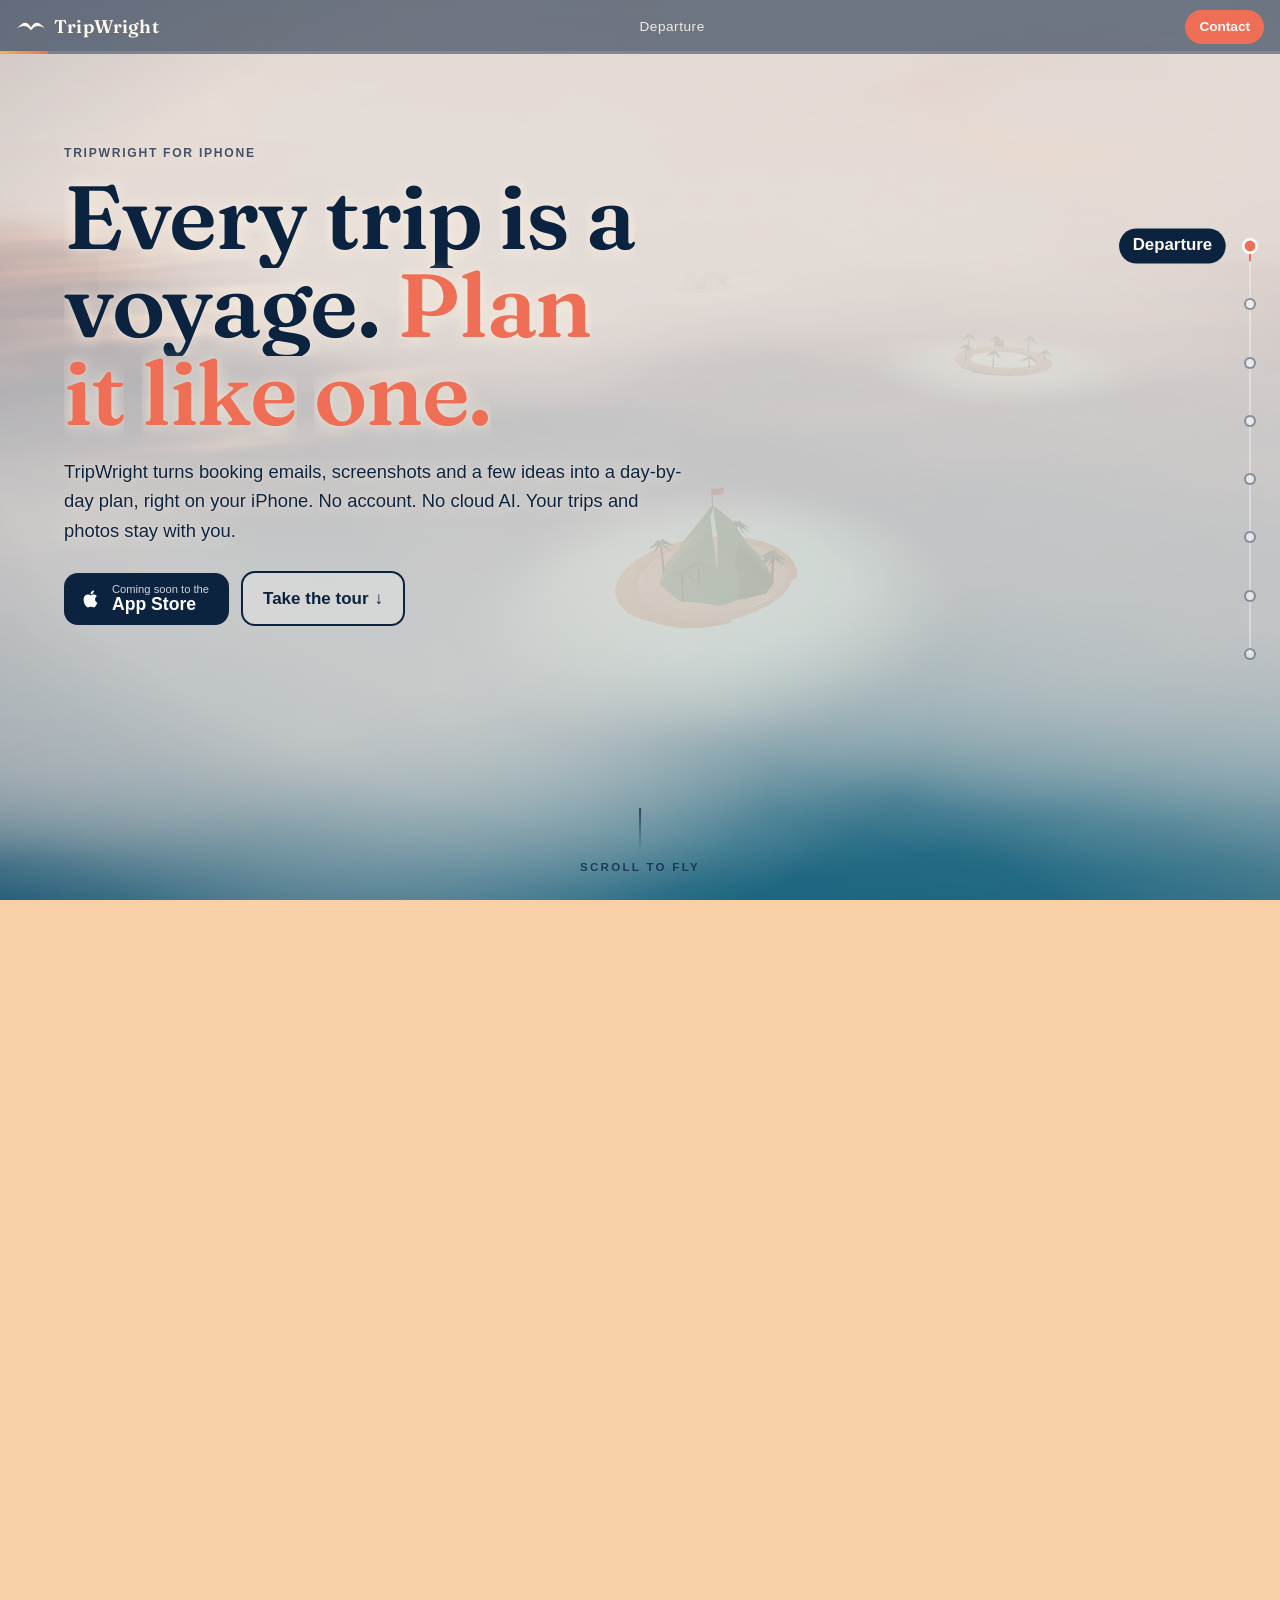
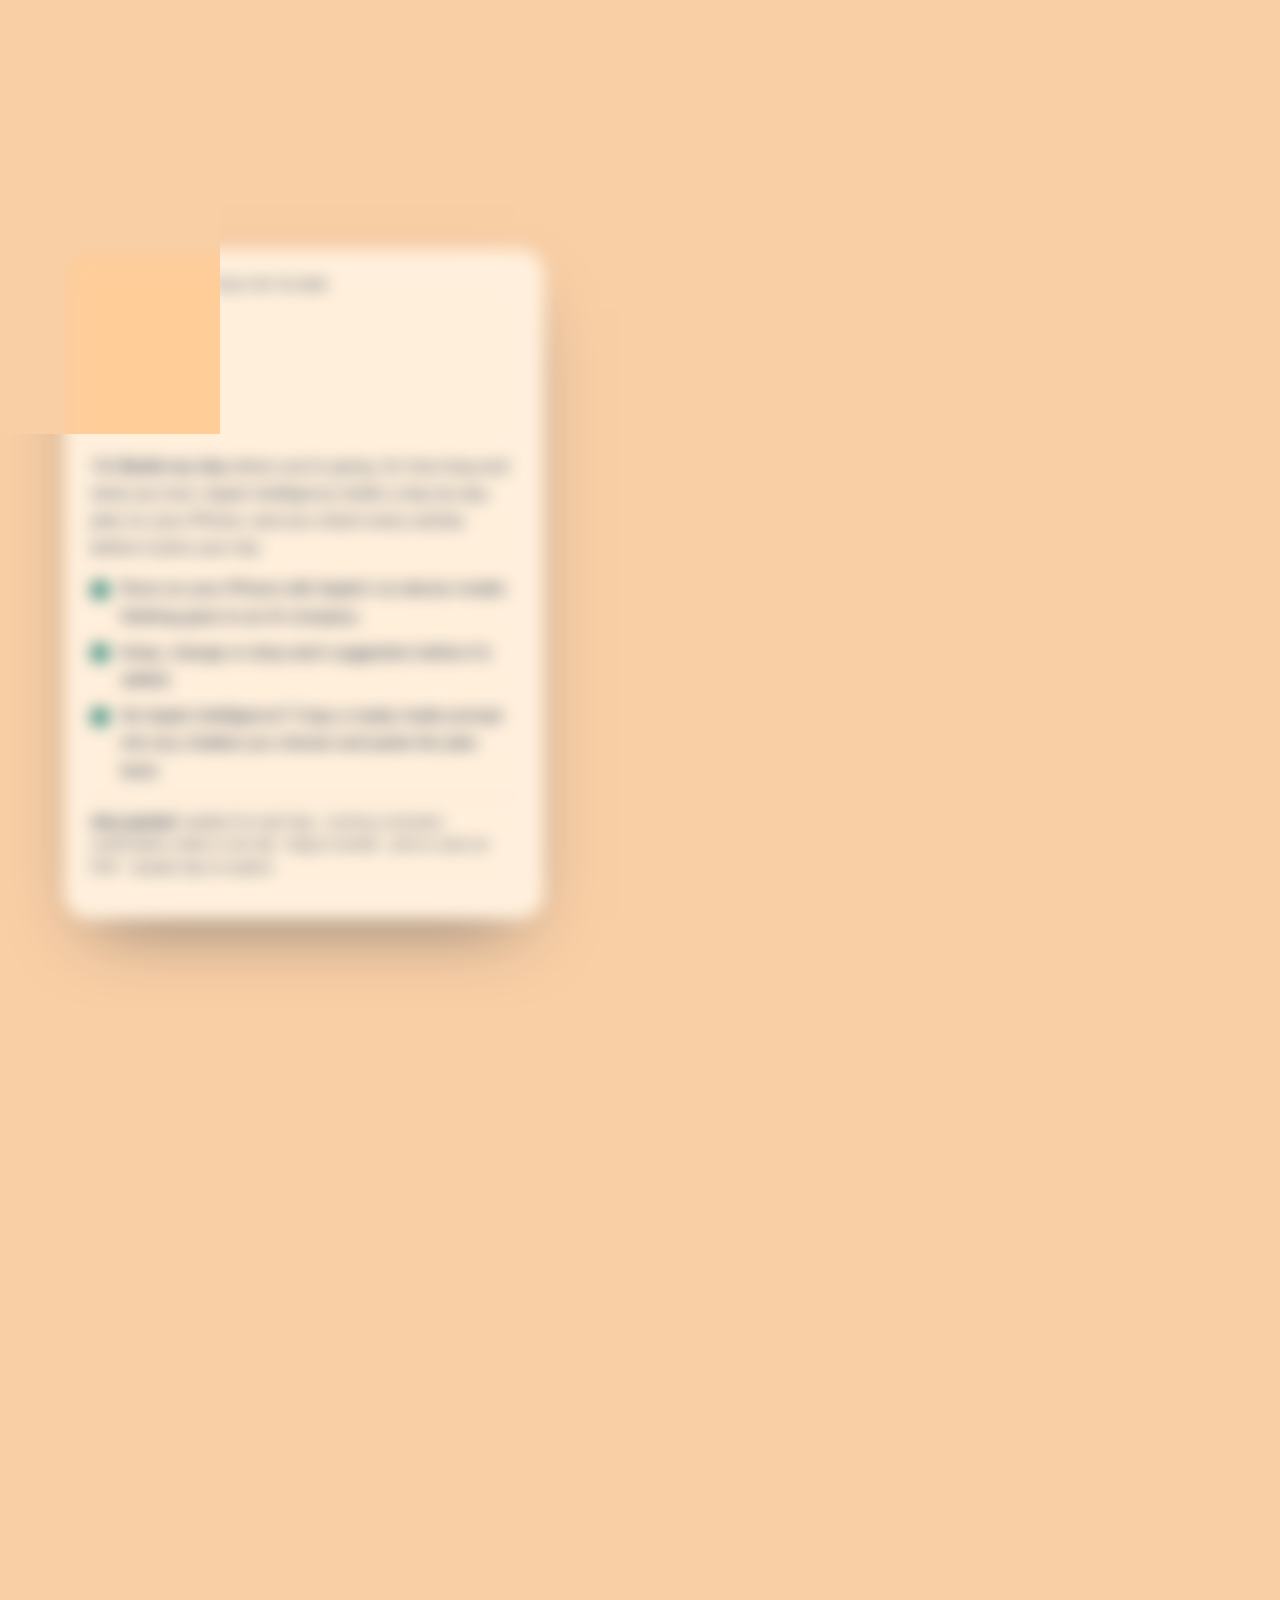
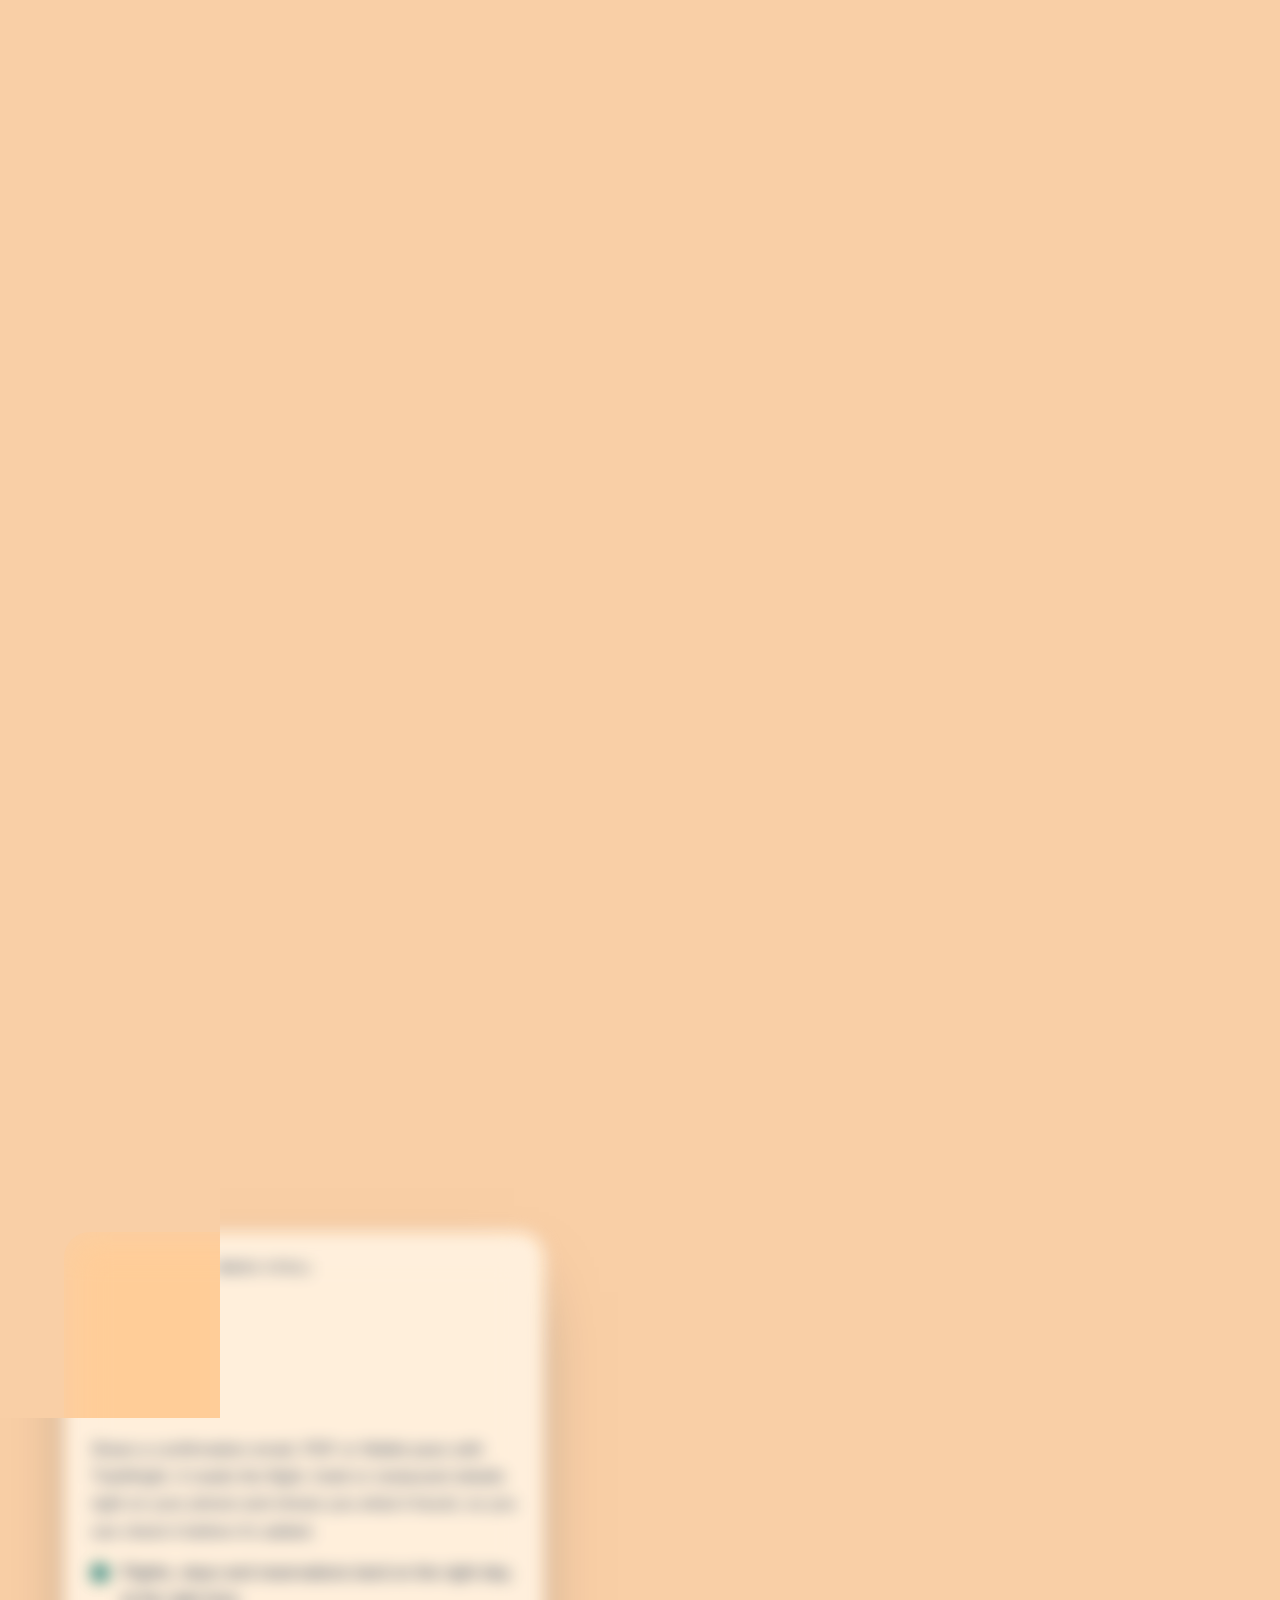
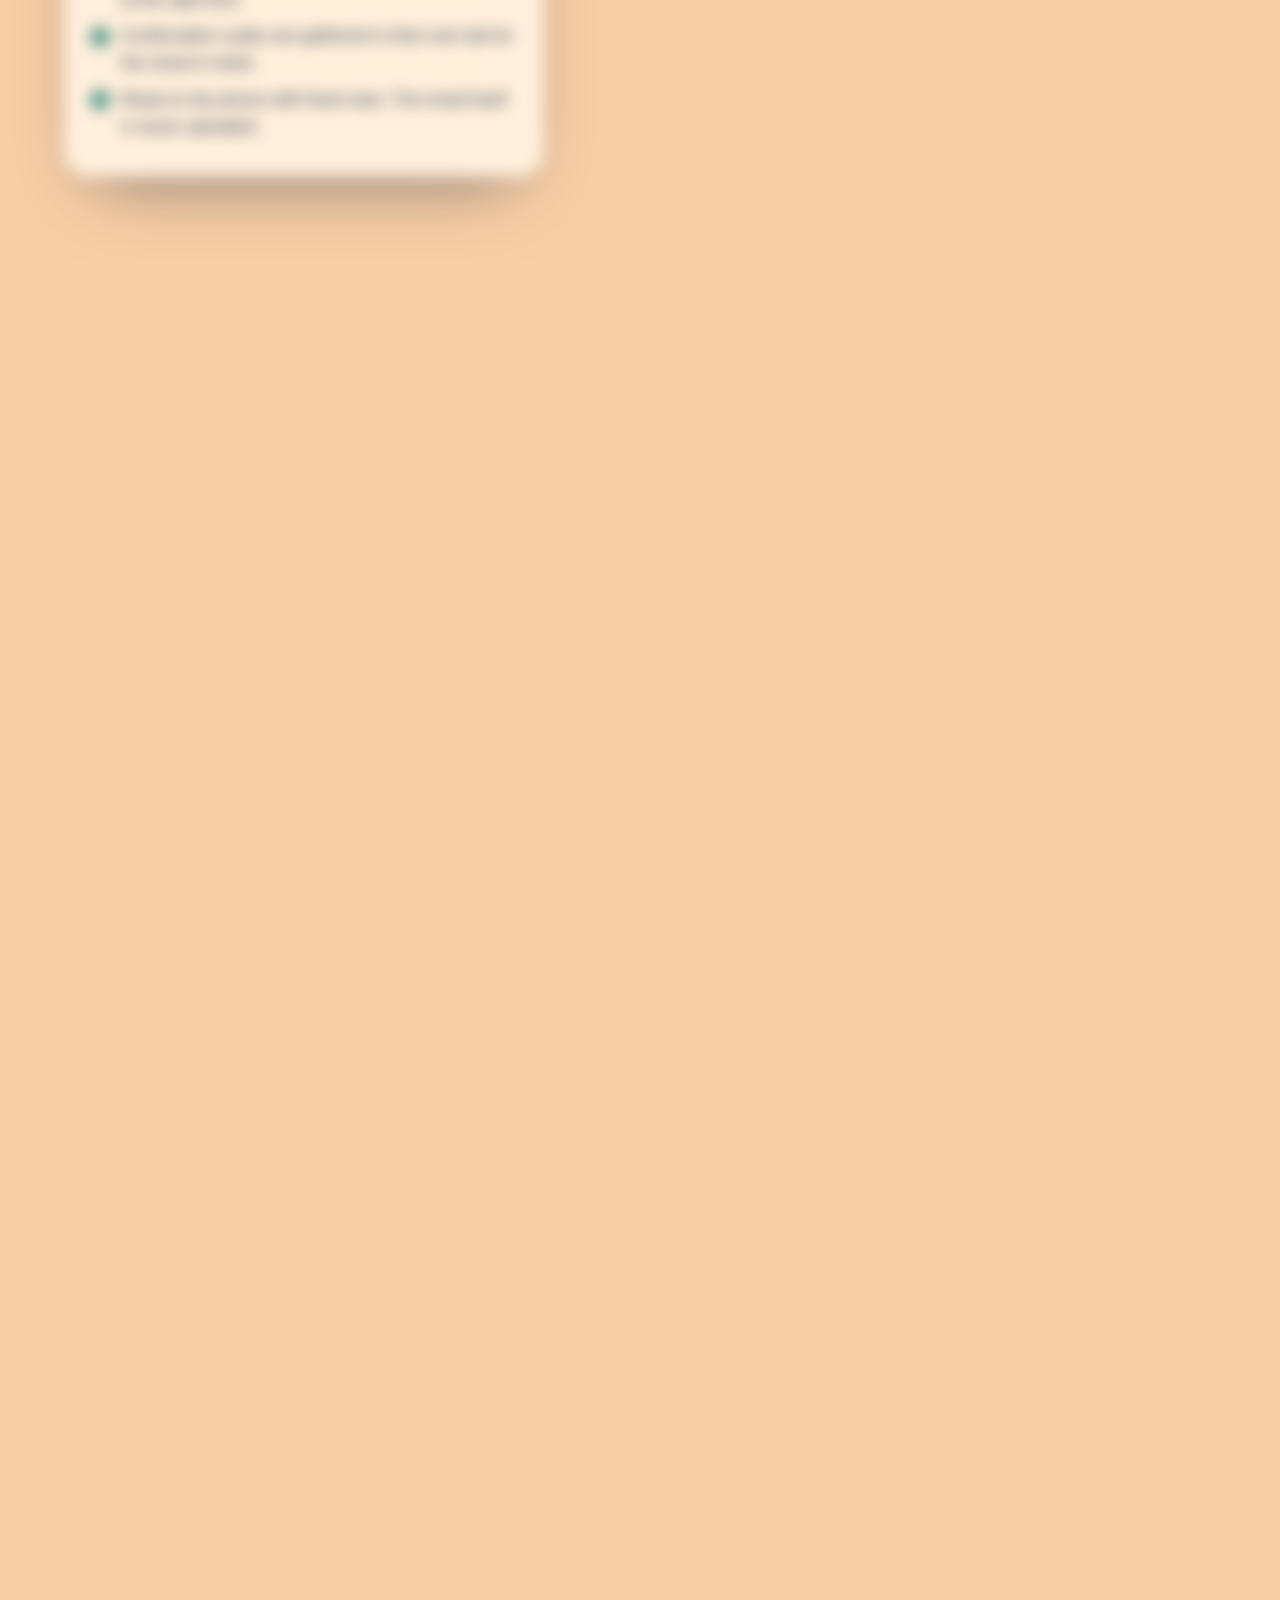
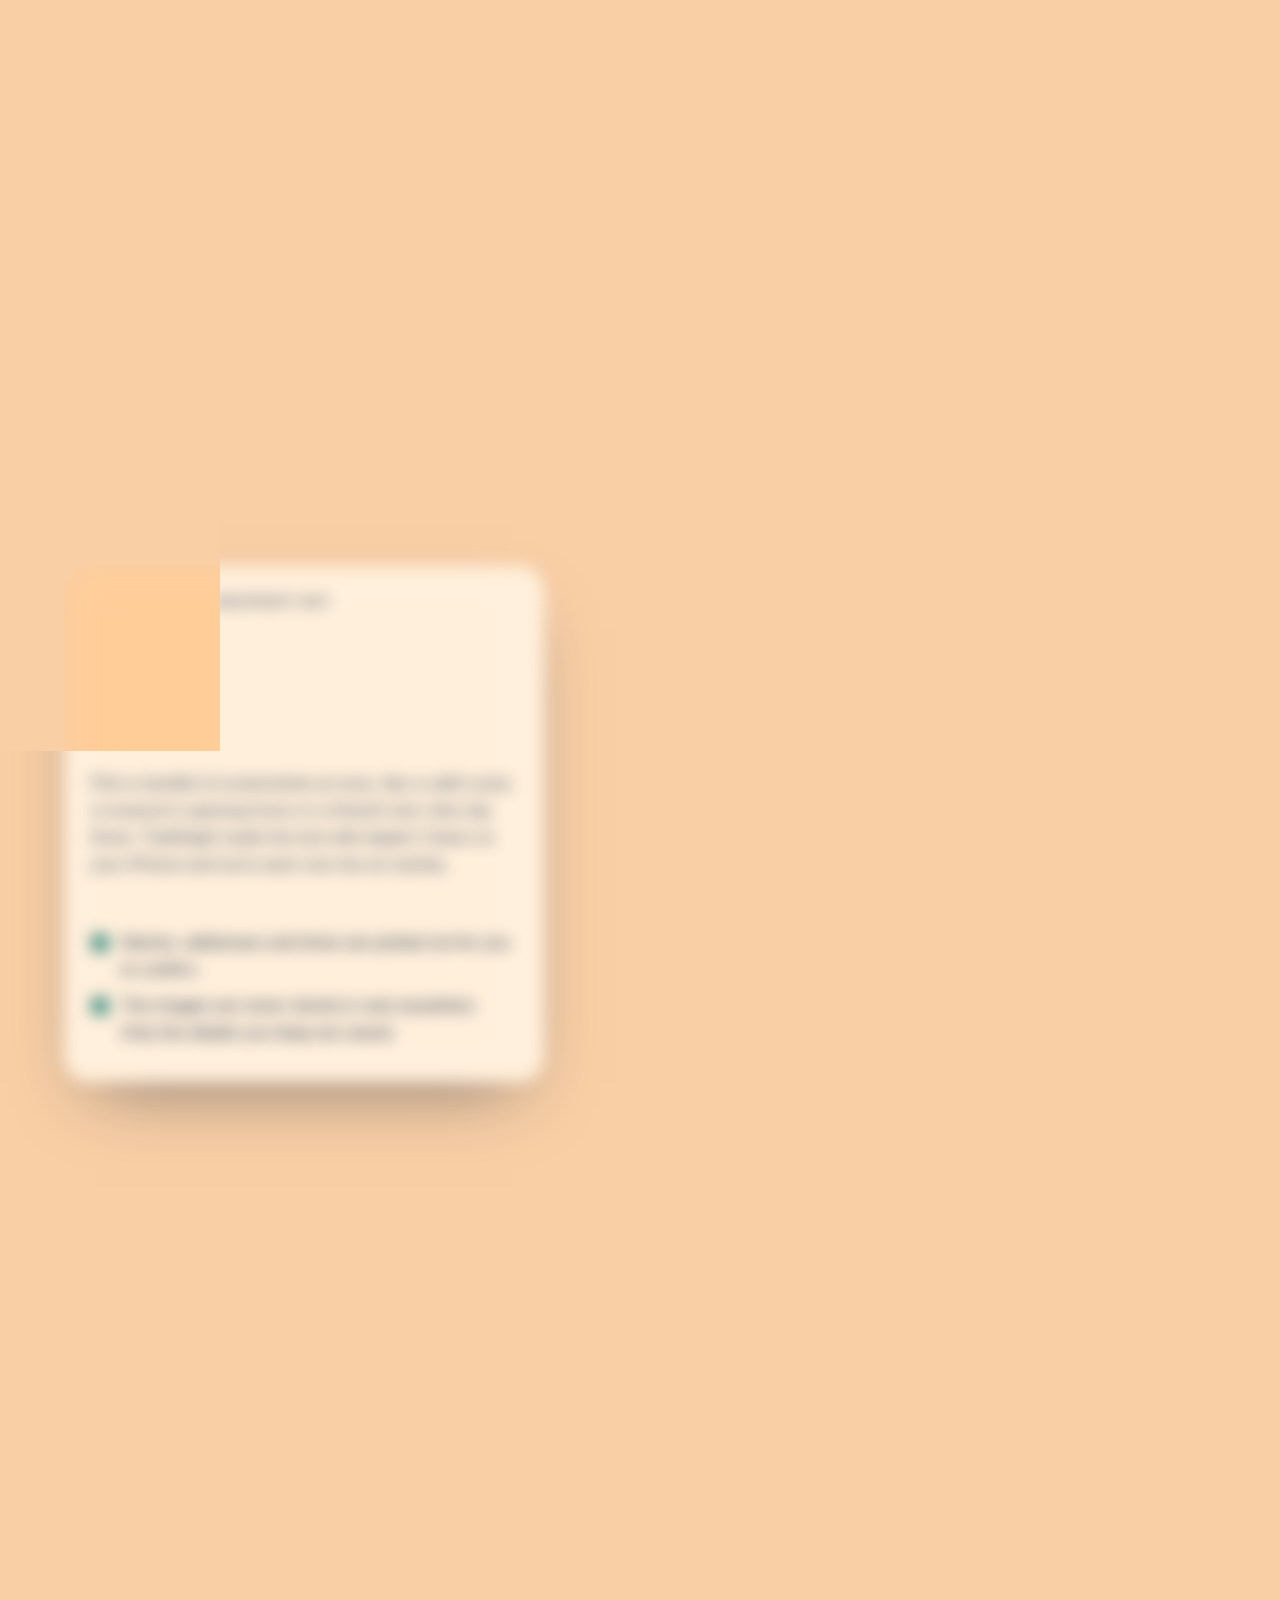
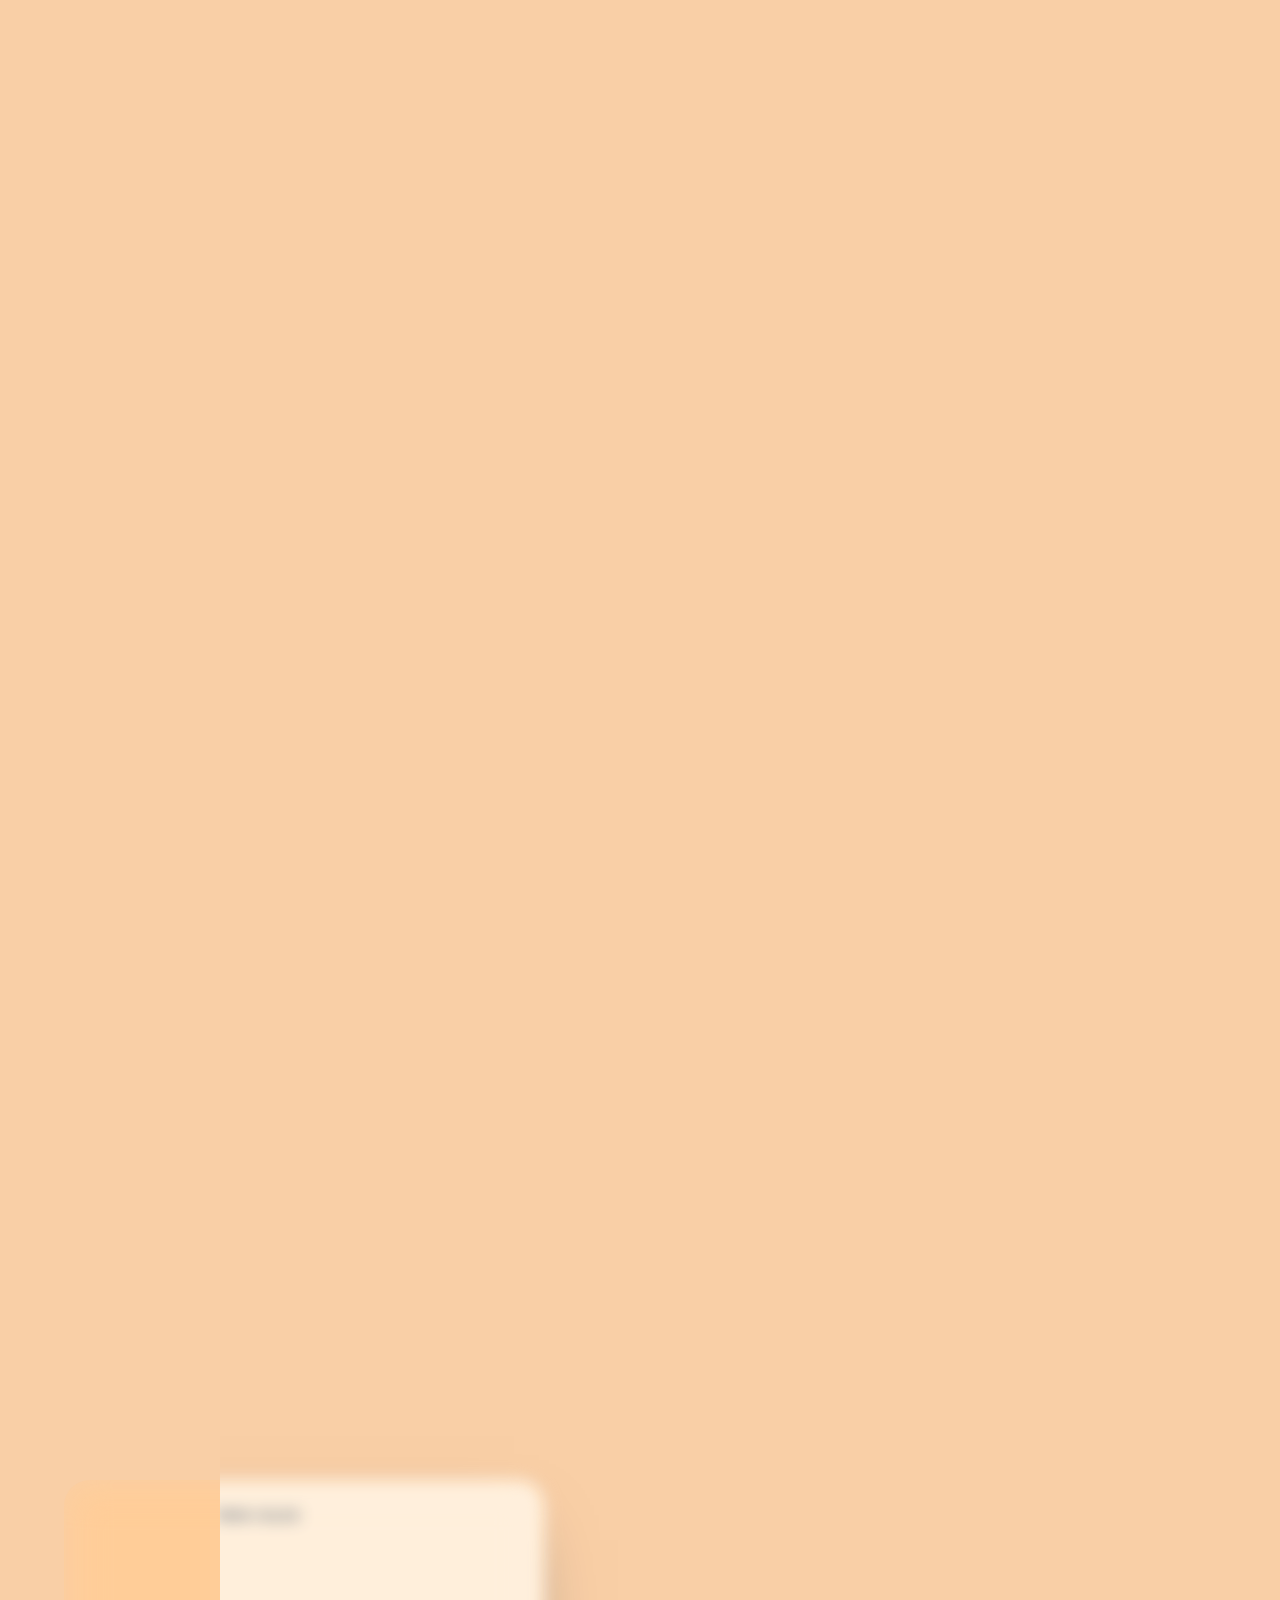
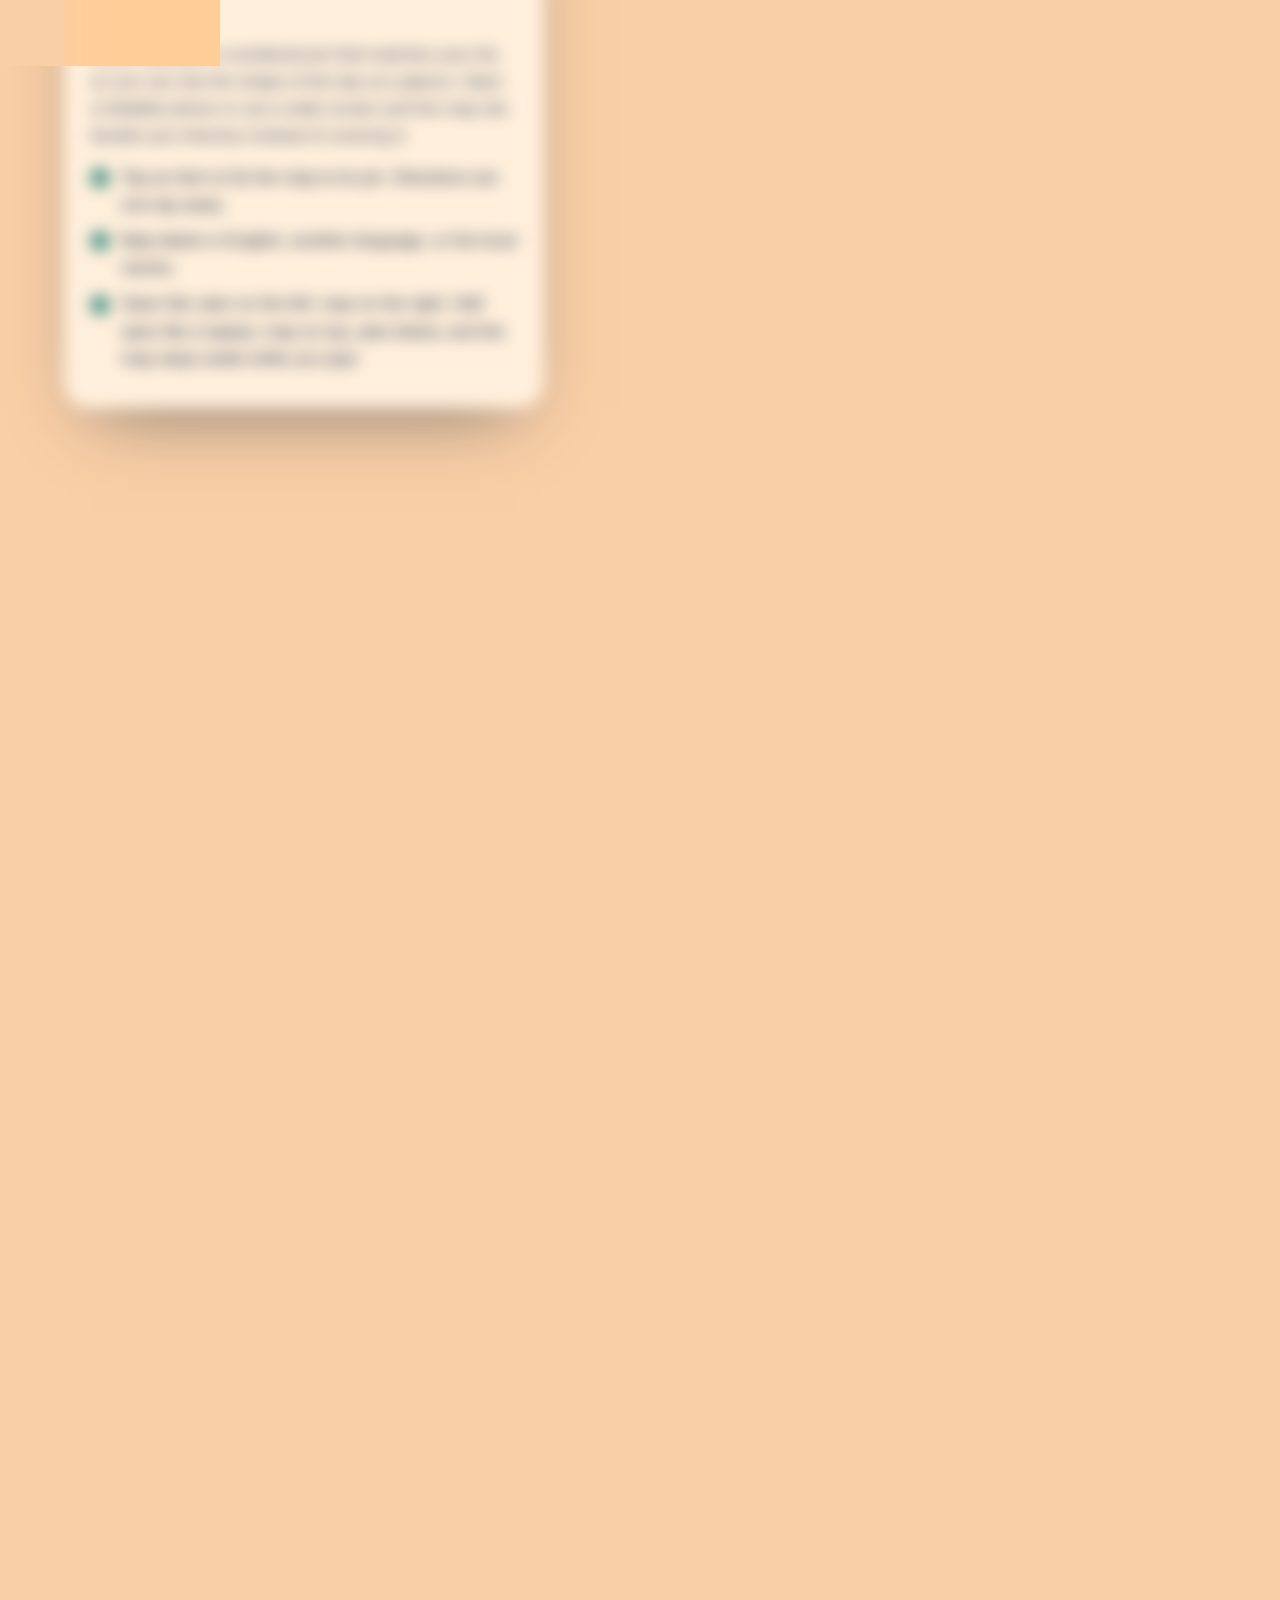
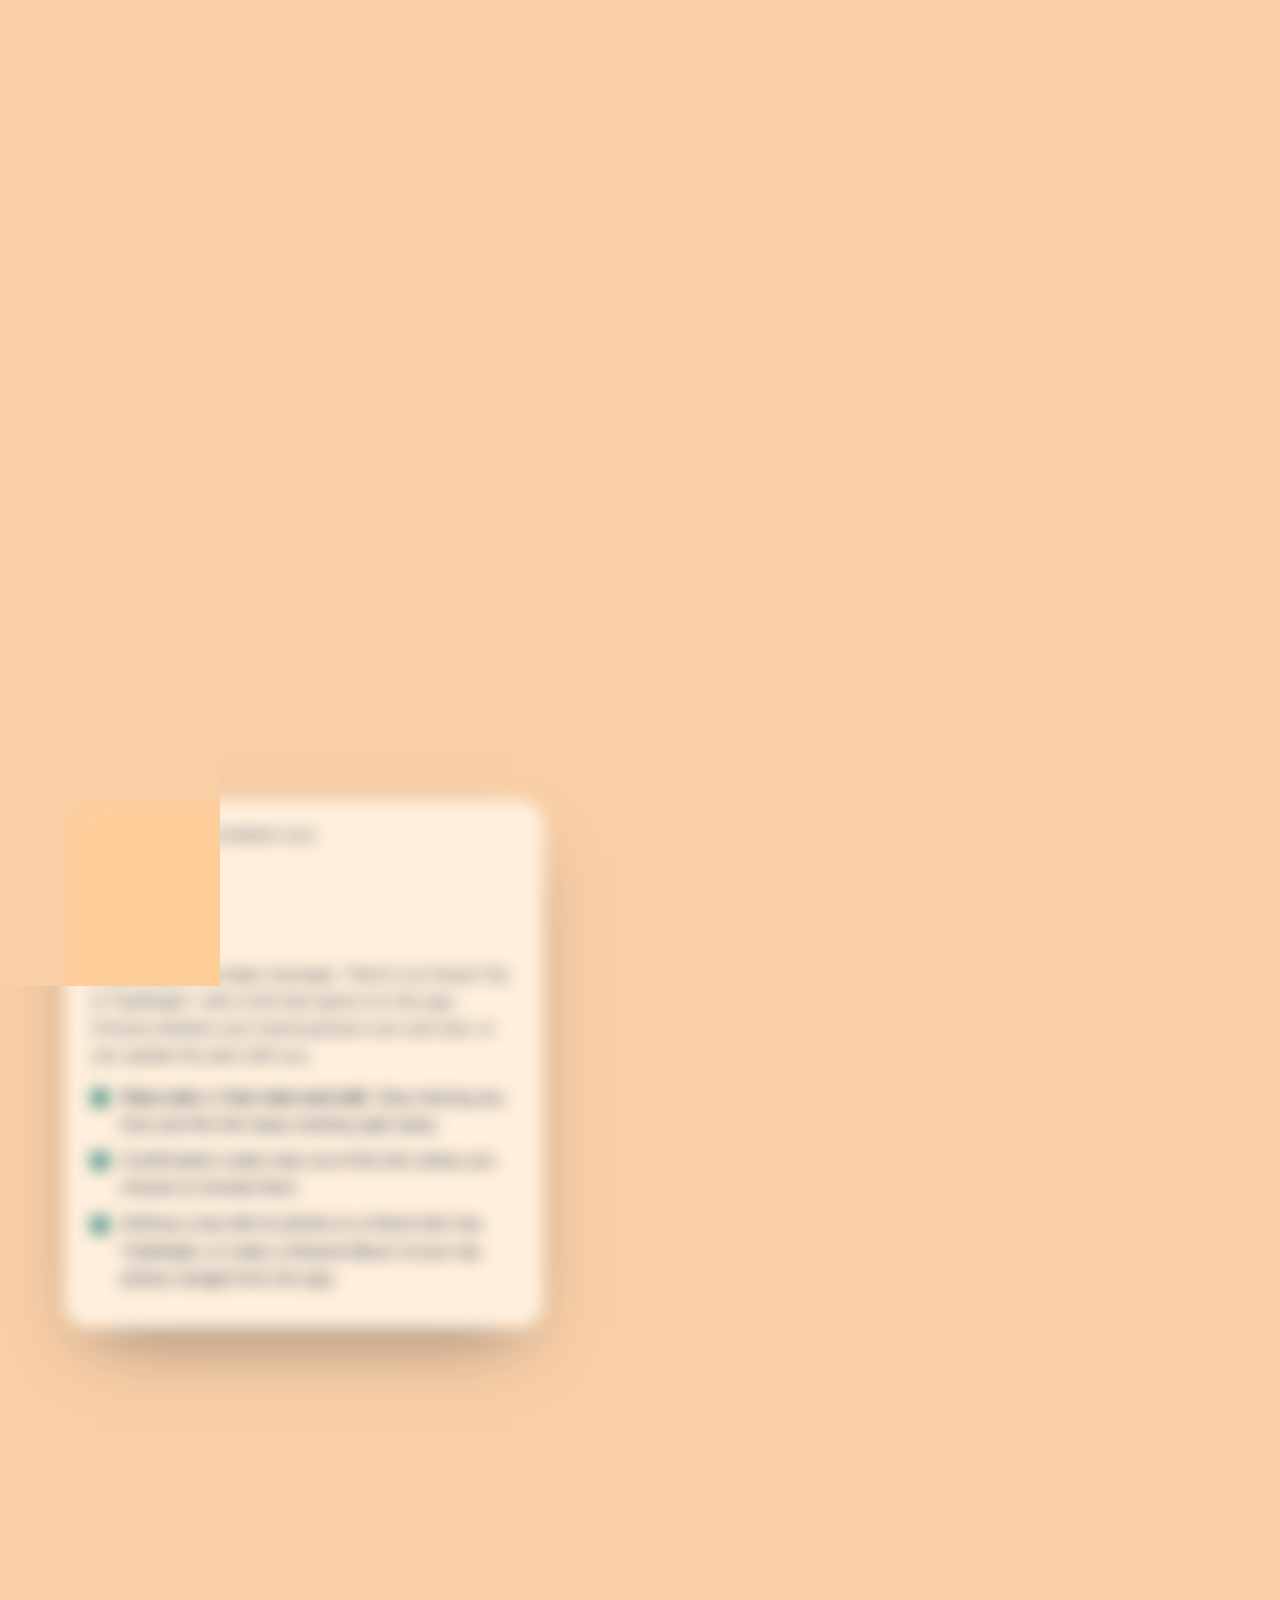
==== commit 3874e3a5: "Landing page: 3D scroll flight between the islands A seabird flies island to island over a live 3D s" ====
--- a/index.html
+++ b/index.html
@@ -11,42 +11,18 @@
 <meta property="og:image" content="https://dosh8212.github.io/tripwright-site/app/og-image.jpg">
 <link rel="icon" href="app/favicon.png">
 <link rel="preload" href="fonts/fraunces-600.woff2" as="font" type="font/woff2" crossorigin>
+<link rel="modulepreload" href="vendor/three.module.min.js">
 <link rel="stylesheet" href="landing.css">
 </head>
 <body>
 
-<!-- Fixed sky: colours and stars follow the scroll (landing.js) -->
-<div class="sky" aria-hidden="true">
-  <div class="stars"></div>
-  <div class="sun"></div>
-</div>
-
-<!-- Reusable drawings -->
-<svg width="0" height="0" style="position:absolute" aria-hidden="true">
-  <defs>
-    <symbol id="palm" viewBox="-60 -130 120 135" overflow="visible">
-      <path d="M-2 0 C 4 -40, 12 -80, 4 -112" fill="none" stroke="#7a5233" stroke-width="7" stroke-linecap="round"/>
-      <path d="M4 -112 C -20 -128, -44 -120, -58 -100 C -36 -112, -18 -110, 4 -112Z" fill="#2f8a5a"/>
-      <path d="M4 -112 C 26 -130, 50 -122, 60 -102 C 40 -112, 22 -112, 4 -112Z" fill="#37a066"/>
-      <path d="M4 -112 C -10 -96, -30 -84, -40 -70 C -26 -90, -14 -100, 4 -112Z" fill="#2a7d51"/>
-      <path d="M4 -112 C 20 -98, 36 -86, 44 -70 C 30 -88, 18 -100, 4 -112Z" fill="#33945e"/>
-      <path d="M4 -112 C 0 -132, 12 -140, 24 -138 C 14 -130, 8 -122, 4 -112Z" fill="#3fae70"/>
-    </symbol>
-    <symbol id="plane" viewBox="-24 -16 48 32" overflow="visible">
-      <path d="M23 0 L-21 -15 L-12 0 Z" fill="#fff4dc"/>
-      <path d="M23 0 L-21 15 L-12 0 Z" fill="#f3d39b"/>
-      <path d="M23 0 L-12 0 L-6 5 Z" fill="#e0a64a"/>
-    </symbol>
-    <symbol id="sea" viewBox="0 0 600 60" preserveAspectRatio="none">
-      <path class="wave wave-back" d="M0 18 Q 37.5 8 75 18 T 150 18 T 225 18 T 300 18 T 375 18 T 450 18 T 525 18 T 600 18 T 675 18 T 750 18 V60 H0Z" fill="#2a8fb0" opacity=".55"/>
-      <path class="wave wave-front" d="M0 28 Q 37.5 18 75 28 T 150 28 T 225 28 T 300 28 T 375 28 T 450 28 T 525 28 T 600 28 T 675 28 T 750 28 V60 H0Z" fill="#1f7898"/>
-    </symbol>
-  </defs>
-</svg>
+<!-- The 3D voyage (js/world.js). Without WebGL the page below reads as a normal stacked page. -->
+<canvas id="world" aria-hidden="true"></canvas>
+<div class="veil" aria-hidden="true"></div>
 
 <header class="topbar">
   <a class="brand" href="#top" aria-label="TripWright home">
-    <svg viewBox="-24 -16 48 32" width="28" height="20" aria-hidden="true"><use href="#plane"/></svg>
+    <svg viewBox="0 0 32 20" width="30" height="19" aria-hidden="true"><path d="M1 12 C 8 4, 12 4, 16 11 C 20 4, 24 4, 31 12 C 24 8, 20 9, 16 14 C 12 9, 8 8, 1 12Z" fill="currentColor"/></svg>
     <span>TripWright</span>
   </a>
   <p class="where" aria-live="polite"><span class="where-label">Departure</span></p>
@@ -54,67 +30,44 @@
   <div class="trip-progress" aria-hidden="true"><span></span></div>
 </header>
 
-<!-- Island map: jump to any stop; the plane shows how far you've travelled -->
 <nav class="rail" aria-label="Islands">
   <div class="rail-line"><span class="rail-fill"></span></div>
-  <svg class="rail-plane" viewBox="-24 -16 48 32" aria-hidden="true"><use href="#plane"/></svg>
   <ol>
-    <li><a href="#top" data-label="Departure"><span>Departure</span></a></li>
-    <li><a href="#plans" data-label="Isle of Plans"><span>Isle of Plans</span></a></li>
-    <li><a href="#bookings" data-label="Inbox Atoll"><span>Inbox Atoll</span></a></li>
-    <li><a href="#screenshots" data-label="Snapshot Key"><span>Snapshot Key</span></a></li>
-    <li><a href="#maps" data-label="Twin Isles"><span>Twin Isles</span></a></li>
-    <li><a href="#sharing" data-label="Harbor Isle"><span>Harbor Isle</span></a></li>
-    <li><a href="#privacy" data-label="Lighthouse Rock"><span>Lighthouse Rock</span></a></li>
-    <li><a href="#support" data-label="Home Port"><span>Home Port</span></a></li>
+    <li><a href="#top"><span>Departure</span></a></li>
+    <li><a href="#plans"><span>Isle of Plans</span></a></li>
+    <li><a href="#bookings"><span>Inbox Atoll</span></a></li>
+    <li><a href="#screenshots"><span>Snapshot Key</span></a></li>
+    <li><a href="#maps"><span>Twin Isles</span></a></li>
+    <li><a href="#sharing"><span>Harbor Isle</span></a></li>
+    <li><a href="#privacy"><span>Lighthouse Rock</span></a></li>
+    <li><a href="#port"><span>Home Port</span></a></li>
   </ol>
 </nav>
 
 <main>
 
-<!-- ============ DEPARTURE ============ -->
-<section id="top" class="stop hero" data-sky="#fbd3a8,#f7a58b" data-night="0.08" data-label="Departure">
-  <div class="hero-copy">
-    <p class="eyebrow">TripWright for iPhone</p>
-    <h1>Every trip is a voyage.<br><em>Plan it like one.</em></h1>
-    <p class="lede">TripWright turns booking emails, screenshots and a few ideas into a day-by-day plan, right on your iPhone. No account. No cloud AI. Your trips and photos stay with you.</p>
-    <div class="cta-row">
+<section id="top" class="beat hero" data-label="Departure">
+  <div class="stick">
+    <div class="hero-copy">
+      <p class="eyebrow">TripWright for iPhone</p>
+      <h1>Every trip is a voyage. <em>Plan it like one.</em></h1>
+      <p class="lede">TripWright turns booking emails, screenshots and a few ideas into a day-by-day plan, right on your iPhone. No account. No cloud AI. Your trips and photos stay with you.</p>
+      <div class="cta-row">
       <span class="store-soon" role="note">
         <svg viewBox="0 0 24 24" width="22" height="22" aria-hidden="true"><path fill="currentColor" d="M16.4 12.6c0-2.4 2-3.5 2-3.6-1.1-1.6-2.8-1.8-3.4-1.8-1.4-.2-2.8.8-3.5.8s-1.8-.8-3-.8c-1.5 0-3 .9-3.8 2.3-1.6 2.8-.4 7 1.2 9.3.8 1.1 1.7 2.4 2.9 2.3 1.2 0 1.6-.7 3-.7s1.8.7 3 .7c1.3 0 2.1-1.1 2.8-2.3.9-1.3 1.3-2.6 1.3-2.6s-2.5-1-2.5-3.6zM14.2 5.6c.6-.8 1.1-1.8 1-2.9-.9 0-2 .6-2.7 1.4-.6.7-1.1 1.8-1 2.8 1 .1 2-.5 2.7-1.3z"/></svg>
         <span><small>Coming soon to the</small>App Store</span>
       </span>
-      <a class="btn-ghost" href="#plans">Take the tour <span aria-hidden="true">↓</span></a>
-    </div>
-    <p class="hint">Seven islands, about two minutes. Scroll to set sail.</p>
-  </div>
-  <div class="hero-scene" aria-hidden="true">
-    <svg class="horizon" viewBox="0 0 800 420" preserveAspectRatio="xMidYMax meet">
-      <path d="M20 330 C 70 280, 130 290, 170 330Z" fill="#c77d78" opacity=".5"/>
-      <path d="M640 332 C 670 290, 730 286, 790 332Z" fill="#c77d78" opacity=".4"/>
-      <path class="route-hero" d="M90 300 C 200 120, 380 300, 520 150 S 720 70, 790 40" fill="none" stroke="#fff4dc" stroke-width="3" stroke-dasharray="2 10" stroke-linecap="round"/>
-      <ellipse cx="420" cy="334" rx="230" ry="26" fill="#ffd9b0" opacity=".6"/>
-      <path d="M230 334 C 280 300, 360 290, 420 290 C 500 290, 560 305, 610 334Z" fill="#f2d8a7"/>
-      <path d="M300 318 C 330 230, 380 200, 420 200 C 470 200, 510 250, 540 318Z" fill="#5fae6e"/>
-      <path d="M350 318 C 370 270, 400 250, 425 250 C 455 250, 480 280, 495 318Z" fill="#4c9a5d"/>
-      <use href="#palm" x="230" y="190" width="120" height="135"/>
-      <use href="#palm" x="520" y="200" width="100" height="112"/>
-      <use href="#palm" x="560" y="214" width="80" height="90"/>
-      <use href="#sea" x="0" y="326" width="800" height="94"/>
-    </svg>
-    <svg class="hero-plane" viewBox="-24 -16 48 32"><use href="#plane"/></svg>
-  </div>
-</section>
-
-<!-- ============ 1. ISLE OF PLANS ============ -->
-<div class="passage" aria-hidden="true">
-  <svg viewBox="0 0 400 220" preserveAspectRatio="none"><path class="route" d="M60 0 C 60 90, 340 80, 330 220"/><path class="route-done" pathLength="1" d="M60 0 C 60 90, 340 80, 330 220"/></svg>
-  <svg class="passage-plane" viewBox="-24 -16 48 32"><use href="#plane"/></svg>
-  <p>Next stop: <strong>Isle of Plans</strong></p>
-</div>
-
-<section id="plans" class="stop" data-sky="#bfe6ff,#fff1d6" data-night="0" data-label="Isle of Plans">
-  <div class="copy">
-    <p class="eyebrow">Island 1 of 7 · Isle of Plans</p>
+        <a class="btn-ghost" href="#plans">Take the tour <span aria-hidden="true">↓</span></a>
+      </div>
+    </div>
+    <p class="scroll-cue" aria-hidden="true"><span></span>Scroll to fly</p>
+  </div>
+</section>
+
+<section id="plans" class="beat" data-label="Isle of Plans">
+  <div class="stick">
+    <article class="panel">
+      <p class="eyebrow">Island 1 of 7 · Isle of Plans</p>
     <h2>Start with a few words. Leave with a whole trip.</h2>
     <p>Tell <strong>Build my trip</strong> where you're going, for how long and what you love. Apple Intelligence drafts a day-by-day plan on your iPhone, and you check every activity before it joins your trip.</p>
     <ul class="ticks">
@@ -123,8 +76,8 @@
       <li>No Apple Intelligence? Copy a ready-made prompt into any chatbot you choose and paste the plan back.</li>
     </ul>
     <p class="also"><span>Also packed:</span> weather for each day · currency converter · confirmation codes in one tab · drag to reorder · print or save as PDF · sample trips to explore</p>
-  </div>
-  <div class="scene">
+    </article>
+    <div class="postcard" aria-hidden="true">
     <div class="phone">
       <div class="screen">
         <div class="ui-top"><span class="ui-back">‹</span> Build my trip</div>
@@ -138,30 +91,14 @@
         <div class="ui-button">Review 14 activities</div>
       </div>
     </div>
-    <svg class="island" viewBox="0 0 600 260" aria-hidden="true">
-      <ellipse cx="300" cy="200" rx="250" ry="34" fill="#9fd7dc" opacity=".6"/>
-      <path d="M70 200 C 120 160, 200 150, 260 150 C 340 150, 470 160, 530 200Z" fill="#f2d8a7"/>
-      <path d="M150 182 C 190 80, 260 40, 310 40 C 370 40, 420 110, 450 182Z" fill="#5fae6e"/>
-      <path d="M210 182 C 240 120, 280 90, 310 90 C 350 90, 380 140, 400 182Z" fill="#4c9a5d"/>
-      <path d="M250 180 C 280 160, 260 130, 300 110 C 330 95, 300 70, 312 46" fill="none" stroke="#fff4dc" stroke-width="3" stroke-dasharray="1 8" stroke-linecap="round"/>
-      <path d="M312 46 V 14" stroke="#7a5233" stroke-width="3"/><path class="flag" d="M312 14 L 340 22 L 312 30Z" fill="#ef6f56"/>
-      <use href="#palm" x="70" y="58" width="120" height="135"/>
-      <use href="#palm" x="420" y="66" width="110" height="124"/>
-      <use href="#sea" x="0" y="196" width="600" height="64"/>
-    </svg>
-  </div>
-</section>
-
-<!-- ============ 2. INBOX ATOLL ============ -->
-<div class="passage flip" aria-hidden="true">
-  <svg viewBox="0 0 400 220" preserveAspectRatio="none"><path class="route" d="M330 0 C 330 100, 60 90, 70 220"/><path class="route-done" pathLength="1" d="M330 0 C 330 100, 60 90, 70 220"/></svg>
-  <svg class="passage-plane" viewBox="-24 -16 48 32"><use href="#plane"/></svg>
-  <p>Next stop: <strong>Inbox Atoll</strong></p>
-</div>
-
-<section id="bookings" class="stop alt" data-sky="#8fd3ff,#e6f7ff" data-night="0" data-label="Inbox Atoll">
-  <div class="copy">
-    <p class="eyebrow">Island 2 of 7 · Inbox Atoll</p>
+    </div>
+  </div>
+</section>
+
+<section id="bookings" class="beat" data-label="Inbox Atoll">
+  <div class="stick">
+    <article class="panel">
+      <p class="eyebrow">Island 2 of 7 · Inbox Atoll</p>
     <h2>Your bookings wash ashore, already sorted.</h2>
     <p>Share a confirmation email, PDF or Wallet pass with TripWright. It reads the flight, hotel or restaurant details right on your phone and shows you what it found, so you can check it before it's added.</p>
     <ul class="ticks">
@@ -169,8 +106,8 @@
       <li>Confirmation codes are gathered in their own tab for the check-in desk.</li>
       <li>Read on the phone with fixed rules. The email itself is never uploaded.</li>
     </ul>
-  </div>
-  <div class="scene">
+    </article>
+    <div class="postcard" aria-hidden="true">
     <div class="phone">
       <div class="screen">
         <div class="ui-top"><span class="ui-back">‹</span> From email</div>
@@ -185,34 +122,14 @@
         <div class="ui-button">Add to my trip</div>
       </div>
     </div>
-    <svg class="island" viewBox="0 0 600 260" aria-hidden="true">
-      <ellipse cx="300" cy="195" rx="260" ry="46" fill="#f3dcab"/>
-      <ellipse cx="300" cy="195" rx="190" ry="26" fill="#7fd0d6"/>
-      <ellipse cx="300" cy="192" rx="150" ry="16" fill="#9adfe2" class="lagoon"/>
-      <g transform="translate(170 150)">
-        <rect x="-3" y="0" width="6" height="40" fill="#7a5233"/>
-        <path d="M-26 -30 H 14 A 16 16 0 0 1 30 -14 V 4 H -26Z" fill="#ef6f56"/>
-        <rect x="-26" y="-30" width="40" height="34" fill="#e65b45"/>
-        <path d="M30 -24 V -46 H 46 V -38 H 30" fill="#f2b44a"/>
-        <rect class="letter" x="-12" y="-44" width="22" height="15" rx="2" fill="#fff" stroke="#c9d6e3"/>
-      </g>
-      <use href="#palm" x="380" y="70" width="110" height="124"/>
-      <use href="#palm" x="440" y="88" width="90" height="102"/>
-      <use href="#sea" x="0" y="206" width="600" height="54"/>
-    </svg>
-  </div>
-</section>
-
-<!-- ============ 3. SNAPSHOT KEY ============ -->
-<div class="passage" aria-hidden="true">
-  <svg viewBox="0 0 400 220" preserveAspectRatio="none"><path class="route" d="M70 0 C 80 110, 330 80, 330 220"/><path class="route-done" pathLength="1" d="M70 0 C 80 110, 330 80, 330 220"/></svg>
-  <svg class="passage-plane" viewBox="-24 -16 48 32"><use href="#plane"/></svg>
-  <p>Next stop: <strong>Snapshot Key</strong></p>
-</div>
-
-<section id="screenshots" class="stop" data-sky="#9ee3e3,#fdf1c4" data-night="0" data-label="Snapshot Key">
-  <div class="copy">
-    <p class="eyebrow">Island 3 of 7 · Snapshot Key</p>
+    </div>
+  </div>
+</section>
+
+<section id="screenshots" class="beat" data-label="Snapshot Key">
+  <div class="stick">
+    <article class="panel">
+      <p class="eyebrow">Island 3 of 7 · Snapshot Key</p>
     <h2>Saw it on social? Screenshot it. It's on the plan.</h2>
     <p>Pick a handful of screenshots at once, like a café's post, a museum's opening hours or a friend's text, then tap Done. TripWright reads the text with Apple's Vision on your iPhone and turns each one into an activity.</p>
     <ul class="ticks">
@@ -220,8 +137,8 @@
       <li>Names, addresses and times are picked out for you to confirm.</li>
       <li>The images are never stored or sent anywhere. Only the details you keep are saved.</li>
     </ul>
-  </div>
-  <div class="scene">
+    </article>
+    <div class="postcard" aria-hidden="true">
     <div class="phone">
       <div class="screen">
         <div class="ui-top"><span class="ui-back">‹</span> Add from screenshots</div>
@@ -236,32 +153,14 @@
         <div class="ui-button">Done</div>
       </div>
     </div>
-    <svg class="island" viewBox="0 0 600 260" aria-hidden="true">
-      <path d="M100 205 C 150 170, 220 165, 300 168 C 400 170, 470 180, 510 205Z" fill="#f2d8a7"/>
-      <path d="M200 190 C 205 120, 250 100, 290 100 C 330 100, 360 120, 360 190 H 330 C 330 150, 315 135, 290 135 C 262 135, 240 150, 240 190Z" fill="#9a8b7a"/>
-      <path d="M210 190 C 215 130, 250 110, 290 110 C 300 110, 310 112, 318 116 C 290 118, 260 130, 250 190Z" fill="#b5a593"/>
-      <g class="polaroid" transform="translate(410 120) rotate(8)">
-        <rect x="-36" y="-44" width="72" height="80" rx="3" fill="#fffaf0" stroke="#e5d9c3"/>
-        <rect x="-28" y="-36" width="56" height="50" fill="#7fc8e0"/>
-        <circle cx="12" cy="-22" r="8" fill="#ffd36e"/>
-        <path d="M-28 14 L -8 -6 L 6 6 L 14 0 L 28 14Z" fill="#4c9a5d"/>
-      </g>
-      <use href="#palm" x="90" y="80" width="105" height="118"/>
-      <use href="#sea" x="0" y="200" width="600" height="60"/>
-    </svg>
-  </div>
-</section>
-
-<!-- ============ 4. TWIN ISLES ============ -->
-<div class="passage flip" aria-hidden="true">
-  <svg viewBox="0 0 400 220" preserveAspectRatio="none"><path class="route" d="M330 0 C 320 90, 80 110, 70 220"/><path class="route-done" pathLength="1" d="M330 0 C 320 90, 80 110, 70 220"/></svg>
-  <svg class="passage-plane" viewBox="-24 -16 48 32"><use href="#plane"/></svg>
-  <p>Next stop: <strong>Twin Isles</strong></p>
-</div>
-
-<section id="maps" class="stop alt" data-sky="#ffd59e,#ffa784" data-night="0.05" data-label="Twin Isles">
-  <div class="copy">
-    <p class="eyebrow">Island 4 of 7 · Twin Isles</p>
+    </div>
+  </div>
+</section>
+
+<section id="maps" class="beat" data-label="Twin Isles">
+  <div class="stick">
+    <article class="panel">
+      <p class="eyebrow">Island 4 of 7 · Twin Isles</p>
     <h2>Your day on the map, in your language.</h2>
     <p>Every stop gets a numbered pin that matches your list, so you can see the shape of the day at a glance. Open a foldable phone or use a wide screen and the map sits beside your itinerary instead of covering it.</p>
     <ul class="ticks">
@@ -269,8 +168,8 @@
       <li>Map labels in English, another language, or the local names.</li>
       <li>Open flat: plan on the left, map on the right. Half open like a laptop: map on top, plan below, and the map steps aside while you type.</li>
     </ul>
-  </div>
-  <div class="scene">
+    </article>
+    <div class="postcard" aria-hidden="true">
     <div class="phone fold">
       <div class="screen pane-list">
         <div class="ui-top">Day 2 · Kauai</div>
@@ -297,30 +196,14 @@
         <span class="lang-chip">English ▾</span>
       </div>
     </div>
-    <svg class="island" viewBox="0 0 600 260" aria-hidden="true">
-      <path d="M40 205 C 80 120, 160 100, 200 110 C 250 120, 270 170, 280 205Z" fill="#5fae6e"/>
-      <path d="M320 205 C 330 160, 370 110, 420 110 C 480 110, 540 150, 560 205Z" fill="#4c9a5d"/>
-      <path d="M30 205 C 90 190, 200 188, 290 205Z" fill="#f2d8a7"/>
-      <path d="M310 205 C 380 188, 480 190, 570 205Z" fill="#f2d8a7"/>
-      <path d="M240 168 Q 300 140 360 168" fill="none" stroke="#7a5233" stroke-width="5"/>
-      <path d="M240 168 V 196 M270 158 V 196 M300 154 V 196 M330 158 V 196 M360 168 V 196" stroke="#7a5233" stroke-width="3"/>
-      <g transform="translate(96 130)"><path d="M0 0 C -12 -14, -12 -30, 0 -34 C 12 -30, 12 -14, 0 0Z" fill="#ef6f56"/><circle cy="-22" r="5" fill="#fff"/></g>
-      <use href="#palm" x="500" y="96" width="90" height="102"/>
-      <use href="#sea" x="0" y="198" width="600" height="62"/>
-    </svg>
-  </div>
-</section>
-
-<!-- ============ 5. HARBOR ISLE ============ -->
-<div class="passage" aria-hidden="true">
-  <svg viewBox="0 0 400 220" preserveAspectRatio="none"><path class="route" d="M70 0 C 60 120, 340 70, 330 220"/><path class="route-done" pathLength="1" d="M70 0 C 60 120, 340 70, 330 220"/></svg>
-  <svg class="passage-plane" viewBox="-24 -16 48 32"><use href="#plane"/></svg>
-  <p>Next stop: <strong>Harbor Isle</strong></p>
-</div>
-
-<section id="sharing" class="stop" data-sky="#ff9a76,#8b5fa8" data-night="0.3" data-label="Harbor Isle">
-  <div class="copy">
-    <p class="eyebrow">Island 5 of 7 · Harbor Isle</p>
+    </div>
+  </div>
+</section>
+
+<section id="sharing" class="beat" data-label="Harbor Isle">
+  <div class="stick">
+    <article class="panel">
+      <p class="eyebrow">Island 5 of 7 · Harbor Isle</p>
     <h2>One link brings the whole crew aboard.</h2>
     <p>Share a trip in a single message, "Here's our Kauai Trip in TripWright", with a link that opens it in the app. Choose whether your travel partners can only look, or can update the plan with you.</p>
     <ul class="ticks">
@@ -328,8 +211,8 @@
       <li>Confirmation codes stay out of the link unless you choose to include them.</li>
       <li>AirDrop a trip with its photos to a friend who has TripWright, or make a Shared Album of your trip photos straight from the app.</li>
     </ul>
-  </div>
-  <div class="scene">
+    </article>
+    <div class="postcard" aria-hidden="true">
     <div class="phone">
       <div class="screen">
         <div class="ui-top">Share trip</div>
@@ -340,30 +223,14 @@
         <div class="ui-share-row"><span>AirDrop</span><span>Messages</span><span>Album</span></div>
       </div>
     </div>
-    <svg class="island" viewBox="0 0 600 260" aria-hidden="true">
-      <path d="M60 205 C 120 140, 230 130, 300 140 C 380 150, 430 170, 460 205Z" fill="#5fae6e"/>
-      <path d="M50 205 C 150 185, 330 182, 470 205Z" fill="#f2d8a7"/>
-      <rect x="400" y="186" width="160" height="8" fill="#8a5d3b"/>
-      <path d="M420 194 V 214 M460 194 V 214 M500 194 V 214 M540 194 V 214" stroke="#6d4a2f" stroke-width="5"/>
-      <g class="boat b1" transform="translate(470 196)"><path d="M-26 0 H 26 L 18 12 H -18Z" fill="#fff4dc"/><path d="M0 0 V -46" stroke="#7a5233" stroke-width="3"/><path d="M2 -44 L 24 -6 H 2Z" fill="#fff"/><path d="M-2 -40 L -20 -6 H -2Z" fill="#ef6f56"/></g>
-      <g class="boat b2" transform="translate(545 202)"><path d="M-18 0 H 18 L 12 9 H -12Z" fill="#fff4dc"/><path d="M0 0 V -32" stroke="#7a5233" stroke-width="2.5"/><path d="M2 -30 L 16 -4 H 2Z" fill="#f2b44a"/></g>
-      <g transform="translate(180 150)"><rect x="-22" y="-26" width="44" height="34" fill="#fff4dc"/><path d="M-28 -24 L 0 -46 L 28 -24Z" fill="#ef6f56"/><rect x="-6" y="-10" width="12" height="18" fill="#0c2340"/></g>
-      <use href="#palm" x="60" y="70" width="110" height="124"/>
-      <use href="#sea" x="0" y="204" width="600" height="56"/>
-    </svg>
-  </div>
-</section>
-
-<!-- ============ 6. LIGHTHOUSE ROCK ============ -->
-<div class="passage flip" aria-hidden="true">
-  <svg viewBox="0 0 400 220" preserveAspectRatio="none"><path class="route" d="M330 0 C 330 100, 70 100, 70 220"/><path class="route-done" pathLength="1" d="M330 0 C 330 100, 70 100, 70 220"/></svg>
-  <svg class="passage-plane" viewBox="-24 -16 48 32"><use href="#plane"/></svg>
-  <p>Next stop: <strong>Lighthouse Rock</strong></p>
-</div>
-
-<section id="privacy" class="stop alt night" data-sky="#0c2340,#27467a" data-night="1" data-label="Lighthouse Rock">
-  <div class="copy">
-    <p class="eyebrow">Island 6 of 7 · Lighthouse Rock</p>
+    </div>
+  </div>
+</section>
+
+<section id="privacy" class="beat night" data-label="Lighthouse Rock">
+  <div class="stick">
+    <article class="panel">
+      <p class="eyebrow">Island 6 of 7 · Lighthouse Rock</p>
     <h2>Your trip stays on your phone. That's the whole idea.</h2>
     <p>There's no account to make and nothing to sign in to. Trips and photos are saved on your iPhone, and the clever parts, reading bookings, reading screenshots and building plans, happen there too.</p>
     <div class="beacons">
@@ -373,23 +240,8 @@
       <div><b>No tracking</b><span>No ad trackers watching your plans.</span></div>
     </div>
     <p><a class="text-link" href="privacy/">Read the Privacy Policy →</a></p>
-  </div>
-  <div class="scene">
-    <svg class="island lighthouse" viewBox="0 0 600 340" aria-hidden="true">
-      <defs>
-        <linearGradient id="beam" x1="0" x2="1"><stop offset="0" stop-color="#ffe7a8" stop-opacity=".85"/><stop offset="1" stop-color="#ffe7a8" stop-opacity="0"/></linearGradient>
-      </defs>
-      <g class="beam-spin" style="transform-origin:300px 96px"><path d="M300 96 L 600 40 L 600 150Z" fill="url(#beam)"/><path d="M300 96 L 0 40 L 0 150Z" fill="url(#beam)" opacity=".5"/></g>
-      <path d="M150 290 C 170 230, 230 200, 300 200 C 380 200, 430 240, 460 290Z" fill="#3b4f6b"/>
-      <path d="M190 290 C 210 250, 250 232, 300 232 C 350 232, 390 256, 410 290Z" fill="#2c3d55"/>
-      <path d="M276 210 L 284 110 H 316 L 324 210Z" fill="#fff4dc"/>
-      <path d="M279 175 H 321 L 319 155 H 281Z M282 140 H 318 L 317 125 H 283Z" fill="#ef6f56"/>
-      <rect x="280" y="84" width="40" height="26" rx="3" fill="#ffe7a8" class="lamp"/>
-      <path d="M274 84 L 300 62 L 326 84Z" fill="#ef6f56"/>
-      <rect x="270" y="108" width="60" height="5" fill="#0c2340"/>
-      <g transform="translate(300 96)"><rect x="-9" y="-6" width="18" height="12" rx="2" fill="#0c2340" opacity=".3"/></g>
-      <use href="#sea" x="0" y="280" width="600" height="60"/>
-    </svg>
+    </article>
+    <div class="postcard" aria-hidden="true">
     <div class="phone mini">
       <div class="screen">
         <div class="ui-lock">
@@ -399,34 +251,46 @@
         </div>
       </div>
     </div>
-  </div>
-</section>
-
-<!-- ============ 7. HOME PORT (support) ============ -->
-<div class="passage" aria-hidden="true">
-  <svg viewBox="0 0 400 220" preserveAspectRatio="none"><path class="route" d="M70 0 C 70 110, 200 120, 200 220"/><path class="route-done" pathLength="1" d="M70 0 C 70 110, 200 120, 200 220"/></svg>
-  <svg class="passage-plane" viewBox="-24 -16 48 32"><use href="#plane"/></svg>
-  <p>Final stop: <strong>Home Port</strong></p>
-</div>
-
-<section id="support" class="stop port" data-sky="#27467a,#f2b38a" data-night="0.45" data-label="Home Port">
-  <div class="port-head">
-    <p class="eyebrow">Island 7 of 7 · Home Port</p>
-    <h2>Questions? We're right here at the dock.</h2>
-    <p>Something not working, an idea for the next voyage, or a request to delete data? Email us and a real person will get back to you.</p>
-  </div>
-
-  <div class="port-grid">
-    <a class="contact-card" href="mailto:aaproducts8212+tripwright@gmail.com?subject=TripWright">
-      <span class="contact-icon" aria-hidden="true">
+    </div>
+  </div>
+</section>
+
+<section id="port" class="beat port" data-label="Home Port">
+  <div class="stick">
+    <article class="panel">
+      <p class="eyebrow">Island 7 of 7 · Home Port</p>
+      <h2>Land softly. Your next trip starts here.</h2>
+      <p>That's the whole voyage: plan it, gather your bookings, map your days and bring your crew, all from one iPhone app that keeps your trips to itself.</p>
+      <div class="cta-row">
+      <span class="store-soon" role="note">
+        <svg viewBox="0 0 24 24" width="22" height="22" aria-hidden="true"><path fill="currentColor" d="M16.4 12.6c0-2.4 2-3.5 2-3.6-1.1-1.6-2.8-1.8-3.4-1.8-1.4-.2-2.8.8-3.5.8s-1.8-.8-3-.8c-1.5 0-3 .9-3.8 2.3-1.6 2.8-.4 7 1.2 9.3.8 1.1 1.7 2.4 2.9 2.3 1.2 0 1.6-.7 3-.7s1.8.7 3 .7c1.3 0 2.1-1.1 2.8-2.3.9-1.3 1.3-2.6 1.3-2.6s-2.5-1-2.5-3.6zM14.2 5.6c.6-.8 1.1-1.8 1-2.9-.9 0-2 .6-2.7 1.4-.6.7-1.1 1.8-1 2.8 1 .1 2-.5 2.7-1.3z"/></svg>
+        <span><small>Coming soon to the</small>App Store</span>
+      </span>
+        <a class="btn-ghost" href="#support">Contact us <span aria-hidden="true">↓</span></a>
+      </div>
+    </article>
+  </div>
+</section>
+
+</main>
+
+<section id="support" class="support">
+  <div class="support-inner">
+    <div class="support-head">
+      <p class="eyebrow">Support</p>
+      <h2>Questions? We're right here at the dock.</h2>
+      <p>Something not working, an idea for the next voyage, or a request to delete data? Email us and a real person will get back to you.</p>
+    </div>
+    <div class="support-grid">
+      <a class="contact-card" href="mailto:aaproducts8212+tripwright@gmail.com?subject=TripWright">
+        <span class="contact-icon" aria-hidden="true">
         <svg viewBox="0 0 24 24" width="28" height="28"><path fill="currentColor" d="M3 5h18a1 1 0 0 1 1 1v12a1 1 0 0 1-1 1H3a1 1 0 0 1-1-1V6a1 1 0 0 1 1-1zm1 2.4V17h16V7.4l-8 5.3zM5.6 7l6.4 4.3L18.4 7z"/></svg>
       </span>
-      <span class="contact-label">Email support</span>
-      <span class="mail">aaproducts8212+tripwright@gmail.com</span>
-      <span class="contact-go">Write to us →</span>
-    </a>
-
-    <div class="faq">
+        <span class="contact-label">Email support</span>
+        <span class="mail">aaproducts8212+tripwright@gmail.com</span>
+        <span class="contact-go">Write to us →</span>
+      </a>
+      <div class="faq">
       <h3>Common questions</h3>
       <details>
         <summary>Where are my trips stored?</summary>
@@ -449,27 +313,13 @@
         <p>TripWright is coming soon to the App Store for iPhone. Email us if you'd like a note when it's out.</p>
       </details>
     </div>
-  </div>
-
-  <svg class="island port-town" viewBox="0 0 900 200" aria-hidden="true">
-    <path d="M0 160 C 120 110, 260 100, 420 110 C 600 120, 760 120, 900 150 V 200 H 0Z" fill="#4c9a5d"/>
-    <path d="M0 170 C 200 150, 600 148, 900 166 V 200 H 0Z" fill="#f2d8a7"/>
-    <g transform="translate(300 118)"><rect x="-20" y="-24" width="40" height="30" fill="#fff4dc"/><path d="M-26 -22 L 0 -42 L 26 -22Z" fill="#ef6f56"/><rect class="window" x="-5" y="-14" width="10" height="10" fill="#ffd36e"/></g>
-    <g transform="translate(360 124)"><rect x="-16" y="-20" width="32" height="26" fill="#d9ecf2"/><path d="M-21 -18 L 0 -34 L 21 -18Z" fill="#0c2340"/><rect class="window" x="-4" y="-12" width="8" height="8" fill="#ffd36e"/></g>
-    <g transform="translate(420 120)"><rect x="-22" y="-26" width="44" height="32" fill="#f7c9a9"/><path d="M-28 -24 L 0 -44 L 28 -24Z" fill="#2f8a5a"/><rect class="window" x="-5" y="-16" width="10" height="10" fill="#ffd36e"/></g>
-    <rect x="560" y="160" width="200" height="8" fill="#8a5d3b"/>
-    <path d="M580 168 V 192 M630 168 V 192 M680 168 V 192 M730 168 V 192" stroke="#6d4a2f" stroke-width="5"/>
-    <use href="#palm" x="150" y="30" width="110" height="124"/>
-    <use href="#palm" x="760" y="40" width="100" height="112"/>
-    <use href="#sea" x="0" y="176" width="900" height="24"/>
-  </svg>
-</section>
-
-</main>
+    </div>
+  </div>
+</section>
 
 <footer class="site-footer">
   <div>
-    <a class="brand" href="#top"><svg viewBox="-24 -16 48 32" width="24" height="16" aria-hidden="true"><use href="#plane"/></svg><span>TripWright</span></a>
+    <a class="brand" href="#top"><span>TripWright</span></a>
     <p>Plan your trips day by day, on your iPhone.</p>
   </div>
   <nav aria-label="Footer">
@@ -480,6 +330,6 @@
   <p class="fine">© 2026 TripWright. Apple, iPhone, AirDrop and App Store are trademarks of Apple Inc.</p>
 </footer>
 
-<script src="landing.js" defer></script>
+<script type="module" src="js/main.js"></script>
 </body>
 </html>
--- a/landing.css
+++ b/landing.css
@@ -1,5 +1,7 @@
-/* TripWright landing page: a journey across seven islands.
-   Brand palette: ink navy, sand, coral, teal. Display font: Fraunces (self-hosted). */
+/* TripWright landing page: a scroll film. A seabird flies from island to island over a live 3D sea
+   (js/world.js) while each island's story card rises into view. Without WebGL, or with reduced
+   motion, the same content reads as a normal stacked page.
+   Palette: ink navy, sand, coral, teal, amber. Display font: Fraunces (self-hosted). */
 
 @font-face {
   font-family: "Fraunces";
@@ -11,16 +13,12 @@
 :root {
   --ink: #0c2340;
   --ink-soft: #33465f;
-  --sand: #f2d8a7;
   --cream: #fff8ec;
   --coral: #ef6f56;
   --teal: #0f766e;
   --amber: #f2b44a;
-  --sky-a: #fbd3a8;
-  --sky-b: #f7a58b;
-  --night: 0;
-  --card: rgba(255, 252, 245, .72);
-  --card-line: rgba(255, 255, 255, .7);
+  --glass: rgba(255, 251, 243, .74);
+  --glass-line: rgba(255, 255, 255, .75);
   --display: "Fraunces", "Iowan Old Style", "Palatino Linotype", Georgia, serif;
   --body: -apple-system, BlinkMacSystemFont, "Segoe UI", Roboto, Helvetica, Arial, sans-serif;
   --ease: cubic-bezier(.22, 1, .36, 1);
@@ -28,208 +26,215 @@
 }
 
 * { box-sizing: border-box; }
-html { scroll-behavior: smooth; scroll-padding-top: 64px; }
+html { scroll-behavior: smooth; scroll-padding-top: 60px; }
 body {
   margin: 0;
-  background: var(--sky-b);
   color: var(--ink);
   font: 17px/1.6 var(--body);
   overflow-x: hidden;
   -webkit-font-smoothing: antialiased;
-}
+  /* Fallback sky when there is no 3D: dawn, day, sunset, night, dawn */
+  background: linear-gradient(180deg, #f9cfa6 0%, #bfe6ff 14%, #9ee3e3 40%, #ffc98a 55%, #8b5fa8 66%, #0c2340 76%, #27467a 86%, #f2b38a 100%);
+}
+.film body { background: #f9cfa6; }
 a { color: inherit; }
 :focus-visible { outline: 3px solid var(--amber); outline-offset: 3px; border-radius: 6px; }
 
-/* ---------- Sky ---------- */
-.sky {
-  position: fixed; inset: 0; z-index: -1;
-  background: linear-gradient(180deg, var(--sky-a) 0%, var(--sky-b) 100%);
-}
-.stars {
-  position: absolute; inset: 0; opacity: var(--night);
-  background-image:
-    radial-gradient(1.5px 1.5px at 12% 18%, #fff 50%, transparent 51%),
-    radial-gradient(1px 1px at 28% 42%, #fff 50%, transparent 51%),
-    radial-gradient(2px 2px at 44% 12%, #fff8d8 50%, transparent 51%),
-    radial-gradient(1px 1px at 63% 30%, #fff 50%, transparent 51%),
-    radial-gradient(1.5px 1.5px at 78% 9%, #fff 50%, transparent 51%),
-    radial-gradient(1px 1px at 88% 46%, #fff 50%, transparent 51%),
-    radial-gradient(1.5px 1.5px at 6% 64%, #fff 50%, transparent 51%),
-    radial-gradient(1px 1px at 52% 58%, #fff 50%, transparent 51%),
-    radial-gradient(2px 2px at 92% 72%, #fff8d8 50%, transparent 51%),
-    radial-gradient(1px 1px at 34% 80%, #fff 50%, transparent 51%);
-  animation: twinkle 5s ease-in-out infinite alternate;
-}
-.sun {
-  position: absolute; width: 46vmin; height: 46vmin; right: -8vmin; top: 8vh;
-  border-radius: 50%;
-  background: radial-gradient(circle, rgba(255, 244, 214, .9) 0%, rgba(255, 228, 170, .35) 40%, transparent 70%);
-  opacity: calc(1 - var(--night));
-}
-@keyframes twinkle { from { filter: brightness(.7); } to { filter: brightness(1.2); } }
+/* ---------- 3D canvas ---------- */
+#world { display: none; }
+.film #world {
+  display: block; position: fixed; inset: 0; width: 100%; height: 100%; z-index: -2;
+  opacity: 0; transition: opacity 1.6s ease;
+}
+.film.ready #world { opacity: 1; }
+.veil { display: none; }
+.film .veil {
+  display: block; position: fixed; inset: 0; z-index: -1; pointer-events: none;
+  background: radial-gradient(120% 90% at 65% 45%, transparent 55%, rgba(12, 35, 64, .28) 100%);
+}
 
 /* ---------- Top bar ---------- */
 .topbar {
   position: fixed; top: 0; left: 0; right: 0; z-index: 20;
   display: flex; align-items: center; gap: 12px;
-  padding: 10px max(16px, env(safe-area-inset-right)) 10px max(16px, env(safe-area-inset-left));
-  background: rgba(12, 35, 64, .72);
-  backdrop-filter: blur(14px) saturate(1.3);
-  -webkit-backdrop-filter: blur(14px) saturate(1.3);
+  padding: calc(10px + env(safe-area-inset-top, 0px)) max(16px, env(safe-area-inset-right)) 10px max(16px, env(safe-area-inset-left));
+  background: rgba(12, 35, 64, .55);
+  backdrop-filter: blur(16px) saturate(1.4);
+  -webkit-backdrop-filter: blur(16px) saturate(1.4);
   color: var(--cream);
 }
 .brand { display: inline-flex; align-items: center; gap: 8px; text-decoration: none; font: 600 1.15rem/1 var(--display); letter-spacing: .01em; }
-.where { margin: 0 auto; font-size: .85rem; opacity: .9; white-space: nowrap; overflow: hidden; text-overflow: ellipsis; }
+.where { margin: 0 auto; font-size: .85rem; opacity: .9; white-space: nowrap; overflow: hidden; text-overflow: ellipsis; letter-spacing: .04em; }
 .where-label { display: inline-block; transition: opacity .3s, transform .3s var(--ease); }
 .where-label.swap { opacity: 0; transform: translateY(6px); }
-.top-contact {
-  text-decoration: none; font-size: .85rem; font-weight: 600;
-  padding: 6px 14px; border-radius: 999px; background: var(--coral); color: #fff;
-}
+.top-contact { text-decoration: none; font-size: .85rem; font-weight: 600; padding: 6px 14px; border-radius: 999px; background: var(--coral); color: #fff; }
 .trip-progress { position: absolute; left: 0; right: 0; bottom: 0; height: 3px; background: rgba(255, 255, 255, .12); }
-.trip-progress span { display: block; height: 100%; width: 100%; transform-origin: left; transform: scaleX(var(--progress, 0)); background: linear-gradient(90deg, var(--amber), var(--coral)); }
+.trip-progress span { display: block; height: 100%; transform-origin: left; transform: scaleX(var(--progress, 0)); background: linear-gradient(90deg, var(--amber), var(--coral)); }
 
 /* ---------- Island rail (wide screens) ---------- */
 .rail { display: none; }
 @media (min-width: 1100px) {
-  .rail {
-    display: block; position: fixed; z-index: 15; right: 22px; top: 50%; transform: translateY(-50%);
-    height: min(440px, 64vh);
-  }
+  .rail { display: block; position: fixed; z-index: 15; right: 24px; top: 50%; transform: translateY(-50%); height: min(420px, 60vh); }
   .rail ol { list-style: none; margin: 0; padding: 0; height: 100%; display: flex; flex-direction: column; justify-content: space-between; }
-  .rail a { position: relative; display: block; width: 14px; height: 14px; border-radius: 50%; background: rgba(255, 255, 255, .55); border: 2px solid rgba(12, 35, 64, .5); transition: transform .3s var(--ease), background .3s; }
+  .rail a { position: relative; display: block; width: 12px; height: 12px; border-radius: 50%; background: rgba(255, 255, 255, .5); border: 2px solid rgba(12, 35, 64, .45); transition: transform .3s var(--ease), background .3s; }
   .rail a span {
-    position: absolute; right: 24px; top: 50%; transform: translate(8px, -50%); white-space: nowrap;
-    font-size: .8rem; font-weight: 600; padding: 3px 10px; border-radius: 999px;
+    position: absolute; right: 22px; top: 50%; transform: translate(8px, -50%); white-space: nowrap;
+    font-size: .78rem; font-weight: 600; padding: 3px 10px; border-radius: 999px;
     background: var(--ink); color: var(--cream); opacity: 0; pointer-events: none; transition: opacity .25s, transform .25s var(--ease);
   }
   .rail a:hover span, .rail a:focus-visible span, .rail a.here span { opacity: 1; transform: translate(0, -50%); }
-  .rail a.here { background: var(--coral); border-color: #fff; transform: scale(1.25); }
+  .rail a.here { background: var(--coral); border-color: #fff; transform: scale(1.35); }
   .rail a.visited { background: var(--amber); }
-  .rail-line { position: absolute; left: 6px; top: 7px; bottom: 7px; width: 2px; background: rgba(12, 35, 64, .25); }
+  .rail-line { position: absolute; left: 5px; top: 6px; bottom: 6px; width: 2px; background: rgba(255, 255, 255, .35); }
   .rail-fill { display: block; width: 100%; height: 100%; transform-origin: top; transform: scaleY(var(--progress, 0)); background: var(--coral); }
-  .rail-plane { position: absolute; left: -12px; top: 0; width: 38px; height: 26px; transform: translateY(calc(var(--progress, 0) * (min(440px, 64vh) - 14px) - 6px)) rotate(90deg); filter: drop-shadow(0 2px 3px rgba(0, 0, 0, .25)); pointer-events: none; }
-}
-
-/* ---------- Sections (islands) ---------- */
-main { position: relative; }
-.stop {
-  position: relative;
-  min-height: 92vh; min-height: 92svh;
-  max-width: 1160px; margin: 0 auto;
-  padding: 88px 16px 40px;
-  display: grid; gap: 28px; align-items: center;
-}
-@media (min-width: 900px) {
-  .stop { grid-template-columns: 1fr 1fr; gap: 56px; padding: 96px 64px 48px; }
-  .stop.alt .copy { order: 2; }
-}
-.copy { max-width: 540px; }
-.copy, .port-head, .faq {
-  background: var(--card);
-  border: 1px solid var(--card-line);
-  border-radius: 24px;
-  padding: 24px;
-  backdrop-filter: blur(10px);
-  -webkit-backdrop-filter: blur(10px);
-  box-shadow: 0 20px 50px -30px rgba(12, 35, 64, .45);
-}
-.eyebrow {
-  margin: 0 0 10px; font-size: .78rem; font-weight: 700; letter-spacing: .12em; text-transform: uppercase; color: var(--teal);
-}
-h1, h2, h3 { font-family: var(--display); font-weight: 600; letter-spacing: -.01em; }
-h1 { font-size: clamp(2.4rem, 7vw, 4.6rem); line-height: 1.02; margin: 0 0 18px; }
+}
+
+/* ---------- Type ---------- */
+.eyebrow { margin: 0 0 10px; font-size: .76rem; font-weight: 700; letter-spacing: .14em; text-transform: uppercase; color: var(--teal); }
+h1, h2, h3 { font-family: var(--display); font-weight: 600; letter-spacing: -.015em; text-wrap: balance; }
+h1 { font-size: clamp(2.6rem, 7.4vw, 5.6rem); line-height: .98; margin: 0 0 20px; }
 h1 em { font-style: normal; color: var(--coral); }
-h2 { font-size: clamp(1.75rem, 4vw, 2.6rem); line-height: 1.1; margin: 0 0 14px; }
+h2 { font-size: clamp(1.7rem, 3.4vw, 2.5rem); line-height: 1.08; margin: 0 0 14px; }
 h3 { font-size: 1.25rem; margin: 0 0 8px; }
-.copy p { margin: 0 0 14px; color: var(--ink-soft); }
-.ticks { list-style: none; padding: 0; margin: 0 0 6px; }
-.ticks li { position: relative; padding-left: 30px; margin: 10px 0; }
+
+/* ---------- Beats (one per island) ---------- */
+.beat { position: relative; }
+.stick { position: relative; max-width: 1240px; margin: 0 auto; padding: 96px max(16px, env(safe-area-inset-right)) 48px max(16px, env(safe-area-inset-left)); display: grid; gap: 28px; align-items: center; }
+@media (min-width: 900px) { .stick { grid-template-columns: minmax(0, 480px) 1fr; padding-left: 5vw; padding-right: 5vw; } }
+
+.panel, .support-head, .faq {
+  background: var(--glass);
+  border: 1px solid var(--glass-line);
+  border-radius: 26px;
+  padding: 26px;
+  backdrop-filter: blur(18px) saturate(1.3);
+  -webkit-backdrop-filter: blur(18px) saturate(1.3);
+  box-shadow: 0 30px 70px -30px rgba(12, 35, 64, .55);
+}
+.panel p { margin: 0 0 14px; color: var(--ink-soft); }
+.ticks { list-style: none; padding: 0; margin: 0 0 4px; }
+.ticks li { position: relative; padding-left: 30px; margin: 9px 0; }
 .ticks li::before {
-  content: ""; position: absolute; left: 0; top: .35em; width: 18px; height: 18px; border-radius: 50%;
+  content: ""; position: absolute; left: 0; top: .32em; width: 18px; height: 18px; border-radius: 50%;
   background: var(--teal) url("data:image/svg+xml,%3Csvg xmlns='http://www.w3.org/2000/svg' viewBox='0 0 20 20'%3E%3Cpath d='M5 10.5l3 3 7-7' fill='none' stroke='white' stroke-width='2.4' stroke-linecap='round' stroke-linejoin='round'/%3E%3C/svg%3E") center/12px no-repeat;
 }
-.also { font-size: .9rem; margin-top: 16px !important; padding-top: 14px; border-top: 1px dashed rgba(12, 35, 64, .2); }
+.also { font-size: .88rem; margin-top: 14px !important; padding-top: 12px; border-top: 1px dashed rgba(12, 35, 64, .2); }
 .also span { font-weight: 700; color: var(--ink); }
-
-/* Night island: light text */
-.night .copy { --card: rgba(12, 35, 64, .55); --card-line: rgba(255, 255, 255, .14); color: var(--cream); }
-.night .copy p, .night .ticks li { color: #d8e1ee; }
+.night .panel { --glass: rgba(9, 22, 46, .62); --glass-line: rgba(255, 255, 255, .14); color: var(--cream); }
+.night .panel p, .night .ticks li { color: #d8e1ee; }
 .night .eyebrow { color: var(--amber); }
 .text-link { color: var(--amber); font-weight: 600; text-decoration: none; border-bottom: 1px solid currentColor; }
-
-/* Arrival: islands rise out of the sea, copy drifts in */
-.stop .copy, .stop .scene { transition: opacity .9s var(--ease), transform .9s var(--ease); }
-.js .stop:not(.arrived) .copy { opacity: 0; transform: translateY(30px); }
-.js .stop:not(.arrived) .scene { opacity: 0; transform: translateY(60px) scale(.94); }
-.js .stop.arrived .scene { transition-delay: .12s; }
+.postcard { justify-self: center; }
 
 /* ---------- Hero ---------- */
-.hero { grid-template-columns: 1fr; text-align: left; padding-bottom: 0; align-content: center; }
-@media (min-width: 900px) { .hero { grid-template-columns: 1.1fr .9fr; } }
-.hero-copy { max-width: 620px; }
+.hero .stick { grid-template-columns: 1fr; min-height: 92vh; align-content: center; }
+.hero-copy { max-width: 760px; }
 .hero .eyebrow { color: var(--ink); opacity: .75; }
 .lede { font-size: 1.15rem; color: var(--ink-soft); margin: 0 0 26px; max-width: 34em; }
 .cta-row { display: flex; flex-wrap: wrap; gap: 12px; align-items: center; }
-.store-soon {
-  display: inline-flex; align-items: center; gap: 10px;
-  padding: 10px 20px 10px 16px; border-radius: 14px; background: var(--ink); color: #fff;
-  font-weight: 600; font-size: 1.1rem; line-height: 1.1;
-}
+.store-soon { display: inline-flex; align-items: center; gap: 10px; padding: 10px 20px 10px 16px; border-radius: 14px; background: var(--ink); color: #fff; font-weight: 600; font-size: 1.1rem; line-height: 1.1; }
 .store-soon small { display: block; font-size: .7rem; font-weight: 500; opacity: .8; }
-.btn-ghost {
-  display: inline-flex; gap: 6px; align-items: center; text-decoration: none; font-weight: 600;
-  padding: 12px 20px; border-radius: 14px; border: 2px solid var(--ink); transition: background .2s, color .2s;
-}
+.btn-ghost { display: inline-flex; gap: 6px; align-items: center; text-decoration: none; font-weight: 600; padding: 12px 20px; border-radius: 14px; border: 2px solid var(--ink); background: rgba(255, 255, 255, .25); transition: background .2s, color .2s; }
 .btn-ghost:hover { background: var(--ink); color: #fff; }
-.hint { font-size: .9rem; opacity: .7; margin-top: 22px; }
-.hero-scene { position: relative; align-self: end; min-height: 220px; }
-.horizon { width: 100%; height: auto; display: block; }
-.route-hero { stroke-dashoffset: 0; animation: dash 30s linear infinite; }
+.scroll-cue { display: none; }
+
+/* ---------- Film mode: pinned scenes over the 3D sea ---------- */
+.film .beat { height: 280vh; }
+.film .hero { height: 190vh; }
+.film .port { height: 200vh; }
+.film .stick {
+  position: sticky; top: 0; height: 100vh; height: 100svh; max-width: none; margin: 0;
+  padding-top: calc(80px + env(safe-area-inset-top, 0px)); padding-bottom: 32px; overflow: hidden;
+}
+.film .hero .stick { min-height: 0; align-content: start; padding-top: calc(16vh + env(safe-area-inset-top, 0px)); }
+.film .hero h1, .film .hero .lede, .film .hero .eyebrow { text-shadow: 0 1px 18px rgba(255, 244, 228, .85), 0 0 2px rgba(255, 244, 228, .6); }
+.film .hero .lede { color: var(--ink); }
+
+/* Panels rise, un-blur and fade in while the bird circles their island */
+.film.ready .panel, .film.ready .hero-copy, .film.ready .postcard {
+  transition: opacity .8s var(--ease), transform 1s var(--ease), filter .8s var(--ease);
+}
+.film.ready .beat:not(.on) .panel { opacity: 0; transform: translateY(48px) scale(.97); filter: blur(8px); pointer-events: none; }
+.film.ready .beat:not(.on) .hero-copy { opacity: 0; transform: translateY(-40px) scale(.98); filter: blur(6px); pointer-events: none; }
+.film .w { display: inline-block; overflow: hidden; vertical-align: bottom; padding-bottom: .08em; margin-bottom: -.08em; }
+.film .w > span { display: inline-block; transition: transform 1s var(--ease); transition-delay: calc(var(--i) * 45ms + .1s); }
+.film.ready .beat:not(.on) .w > span { transform: translateY(110%); transition-delay: 0s; }
+.film .panel .ticks li, .film .panel > p { transition: opacity .7s var(--ease), transform .8s var(--ease); }
+.film .panel .ticks li:nth-child(1) { transition-delay: .35s; }
+.film .panel .ticks li:nth-child(2) { transition-delay: .45s; }
+.film .panel .ticks li:nth-child(3) { transition-delay: .55s; }
+.film.ready .beat:not(.on) .panel .ticks li { opacity: 0; transform: translateX(-14px); transition-delay: 0s; }
+
+.film .postcard { display: none; }
+@media (min-width: 1100px) {
+  .film .postcard { display: block; position: absolute; right: calc(2vw + 40px); bottom: 4vh; transform-origin: bottom right; transform: rotate(-3deg) scale(.68); }
+  .film .postcard .phone { animation: none; }
+  .film.ready .beat:not(.on) .postcard { opacity: 0; transform: rotate(5deg) translateY(80px) scale(.62); }
+  .film.ready .beat.on .postcard { transition-delay: .3s; }
+}
+
+.film .scroll-cue {
+  display: flex; flex-direction: column; align-items: center; gap: 8px;
+  position: absolute; left: 50%; bottom: calc(24px + env(safe-area-inset-bottom, 0px)); transform: translateX(-50%);
+  font-size: .72rem; letter-spacing: .2em; text-transform: uppercase; font-weight: 700; color: var(--ink); opacity: .75; margin: 0;
+}
+.film .scroll-cue span { width: 2px; height: 42px; background: linear-gradient(var(--ink), transparent); animation: cue 1.8s var(--ease) infinite; transform-origin: top; }
+@keyframes cue { 0% { transform: scaleY(0); } 50% { transform: scaleY(1); } 100% { transform: scaleY(1); opacity: 0; } }
+.film.ready .hero:not(.on) .scroll-cue { opacity: 0; transition: opacity .4s; }
+
+@media (max-width: 899px) {
+  .film .stick { align-content: end; padding-bottom: calc(18px + env(safe-area-inset-bottom, 0px)); }
+  .film .hero .stick { align-content: start; padding-top: calc(84px + env(safe-area-inset-top, 0px)); }
+  .film .panel { max-height: 56vh; overflow-y: auto; padding: 20px; }
+  .film .panel .also { display: none; }
+  .film .panel p, .film .ticks li { font-size: .94rem; }
+  .film .ticks li { margin: 6px 0; }
+}
+
+/* ---------- Support ---------- */
+.support { position: relative; padding: 96px max(16px, env(safe-area-inset-right)) 72px max(16px, env(safe-area-inset-left)); }
+.film .support { background: linear-gradient(180deg, rgba(255, 236, 214, 0) 0%, rgba(255, 236, 214, .82) 22%, #fdeee0 100%); }
+.support-inner { max-width: 980px; margin: 0 auto; display: grid; gap: 22px; }
+.support-head { text-align: center; max-width: 680px; justify-self: center; }
+.support-head p { color: var(--ink-soft); margin: 0; }
+.support-grid { display: grid; gap: 20px; }
+@media (min-width: 820px) { .support-grid { grid-template-columns: .9fr 1.1fr; align-items: start; } }
+.contact-card {
+  display: flex; flex-direction: column; gap: 6px; text-decoration: none;
+  background: var(--ink); color: var(--cream); border-radius: 26px; padding: 28px;
+  box-shadow: 0 24px 50px -24px rgba(12, 35, 64, .7); transition: transform .3s var(--ease), box-shadow .3s;
+}
+.contact-card:hover { transform: translateY(-4px); box-shadow: 0 30px 60px -24px rgba(12, 35, 64, .8); }
+.contact-icon { width: 52px; height: 52px; border-radius: 16px; display: grid; place-items: center; background: var(--coral); color: #fff; margin-bottom: 8px; }
+.contact-label { font: 600 1.5rem/1.1 var(--display); }
+.mail { font-family: ui-monospace, SFMono-Regular, Menlo, monospace; font-size: .9rem; word-break: break-all; color: #cfe3f7; }
+.contact-go { margin-top: 10px; font-weight: 700; color: var(--amber); }
+.faq h3 { margin-bottom: 4px; }
+.faq details { border-top: 1px solid rgba(12, 35, 64, .12); padding: 10px 0; }
+.faq details:first-of-type { border-top: 0; }
+.faq summary { cursor: pointer; font-weight: 600; list-style: none; display: flex; justify-content: space-between; gap: 12px; }
+.faq summary::-webkit-details-marker { display: none; }
+.faq summary::after { content: "+"; font-weight: 700; color: var(--coral); transition: transform .25s var(--ease); }
+.faq details[open] summary::after { transform: rotate(45deg); }
+.faq details p { margin: 8px 0 2px; color: var(--ink-soft); font-size: .95rem; }
+
+/* ---------- Footer ---------- */
+.site-footer { background: var(--ink); color: #cdd7e5; padding: 32px 16px calc(32px + env(safe-area-inset-bottom)); display: grid; gap: 14px; justify-items: center; text-align: center; font-size: .92rem; }
+.site-footer .brand { color: var(--cream); }
+.site-footer p { margin: 6px 0 0; }
+.site-footer nav { display: flex; gap: 18px; flex-wrap: wrap; justify-content: center; }
+.site-footer nav a { color: var(--amber); text-decoration: none; font-weight: 600; }
+.site-footer .fine { font-size: .78rem; opacity: .7; }
+
+@media (max-width: 560px) {
+  body { font-size: 16px; }
+  .panel, .support-head, .faq { border-radius: 20px; }
+  .top-contact { padding: 6px 12px; }
+  .where { font-size: .78rem; }
+  .beacons { grid-template-columns: 1fr !important; }
+}
+
 @keyframes dash { to { stroke-dashoffset: -600; } }
-.hero-plane {
-  position: absolute; width: 96px; height: 64px; left: 62%; top: 4%;
-  filter: drop-shadow(0 10px 10px rgba(12, 35, 64, .25));
-  animation: glide 6s ease-in-out infinite;
-}
-@keyframes glide { 0%, 100% { transform: translate(0, 0) rotate(-6deg); } 50% { transform: translate(14px, -16px) rotate(2deg); } }
-@media (max-width: 899px) { .hero { min-height: auto; padding-top: 96px; } .hero-scene { min-height: 0; margin: 0 -16px; } }
-
-/* ---------- Passages between islands ---------- */
-.passage { position: relative; height: 200px; max-width: 760px; margin: 0 auto; pointer-events: none; }
-.passage > svg:first-child { position: absolute; inset: 0; width: 100%; height: 100%; overflow: visible; }
-.passage .route, .passage .route-done { fill: none; stroke-linecap: round; stroke-width: 3; vector-effect: non-scaling-stroke; }
-.passage .route { stroke: rgba(255, 255, 255, .45); stroke-dasharray: 2 10; }
-.passage .route-done { stroke: var(--cream); stroke-dasharray: 1 1; stroke-dashoffset: calc(1 - var(--p, 0)); }
-.passage-plane { position: absolute; left: 0; top: 0; width: 60px; height: 40px; margin: -20px 0 0 -30px; z-index: 2; filter: drop-shadow(0 6px 6px rgba(12, 35, 64, .3)); will-change: transform; }
-.passage p {
-  position: absolute; left: 50%; top: 50%; transform: translate(-50%, -50%); margin: 0;
-  font-size: .82rem; letter-spacing: .08em; text-transform: uppercase; white-space: nowrap;
-  padding: 6px 14px; border-radius: 999px; background: rgba(12, 35, 64, .78); color: var(--cream);
-  opacity: calc(.3 + var(--p, 0) * .7);
-}
-.passage p strong { color: var(--amber); }
-
-/* ---------- Scenes ---------- */
-.scene { position: relative; display: flex; flex-direction: column; align-items: center; }
-.island { width: 100%; max-width: 560px; height: auto; display: block; overflow: visible; margin-top: -78px; }
-.wave { animation: wave 7s linear infinite; }
-.wave-back { animation-duration: 11s; animation-direction: reverse; }
-@keyframes wave { to { transform: translateX(-150px); } }
-.flag { transform-origin: 312px 22px; animation: flutter 1.6s ease-in-out infinite; }
-@keyframes flutter { 50% { transform: scaleX(.8) skewY(4deg); } }
-.letter { animation: pop 3.2s var(--ease) infinite; }
-@keyframes pop { 0%, 60%, 100% { transform: translateY(0); } 30% { transform: translateY(-10px); } }
-.polaroid { animation: bob 5s ease-in-out infinite; transform-box: fill-box; }
-.boat { animation: rock 4s ease-in-out infinite; transform-box: fill-box; transform-origin: center bottom; }
-.boat.b2 { animation-delay: -1.5s; }
-@keyframes rock { 0%, 100% { rotate: -3deg; } 50% { rotate: 3deg; } }
-@keyframes bob { 0%, 100% { translate: 0 0; } 50% { translate: 0 -6px; } }
-.beam-spin { animation: sweep 6s ease-in-out infinite alternate; }
-@keyframes sweep { from { transform: rotate(-16deg); } to { transform: rotate(16deg); } }
-.lamp { animation: glow 2s ease-in-out infinite alternate; }
-@keyframes glow { to { fill: #fff6cf; } }
-.window { animation: glow 3s ease-in-out infinite alternate; }
 
 /* ---------- Phone mockups ---------- */
 .phone {
@@ -309,71 +314,22 @@
 .map-route { animation: dash 8s linear infinite; }
 .lang-chip { position: absolute; top: 8px; right: 8px; background: #fff; border-radius: 999px; padding: 3px 9px; font-size: 10px; font-weight: 700; box-shadow: 0 2px 6px rgba(0, 0, 0, .15); }
 
-/* Lighthouse */
-.lighthouse { margin-top: 0; }
-.phone.mini { position: absolute; right: 2%; bottom: 14%; width: 150px; aspect-ratio: 1; border-radius: 28px; }
+
+.phone.mini { width: 150px; aspect-ratio: 1; border-radius: 28px; }
 .ui-lock { height: 100%; display: flex; flex-direction: column; align-items: center; justify-content: center; text-align: center; gap: 4px; }
 .ui-lock b { font: 600 14px/1.2 var(--display); }
 .ui-lock small { color: #7b8698; }
 .phone.mini .screen { padding: 12px; border-radius: 22px; }
 .phone.mini .screen::before { display: none; }
+
 .beacons { display: grid; grid-template-columns: 1fr 1fr; gap: 10px; margin: 6px 0 18px; }
 .beacons div { background: rgba(255, 255, 255, .08); border: 1px solid rgba(255, 231, 168, .25); border-radius: 14px; padding: 12px; }
 .beacons b { display: block; color: var(--amber); font-size: .98rem; }
 .beacons span { font-size: .85rem; color: #c9d4e4; }
 
-/* ---------- Home port / support ---------- */
-.port { grid-template-columns: 1fr !important; justify-items: center; text-align: center; padding-bottom: 0; }
-.port-head { max-width: 640px; }
-.port-head p { color: var(--ink-soft); margin: 0; }
-.port-grid { width: 100%; max-width: 940px; display: grid; gap: 20px; text-align: left; }
-@media (min-width: 820px) { .port-grid { grid-template-columns: .9fr 1.1fr; align-items: start; } }
-.contact-card {
-  display: flex; flex-direction: column; gap: 6px; text-decoration: none;
-  background: var(--ink); color: var(--cream); border-radius: 24px; padding: 26px;
-  box-shadow: 0 24px 50px -24px rgba(12, 35, 64, .7);
-  transition: transform .3s var(--ease), box-shadow .3s;
-}
-.contact-card:hover { transform: translateY(-4px); box-shadow: 0 30px 60px -24px rgba(12, 35, 64, .8); }
-.contact-icon { width: 52px; height: 52px; border-radius: 16px; display: grid; place-items: center; background: var(--coral); color: #fff; margin-bottom: 8px; }
-.contact-label { font: 600 1.5rem/1.1 var(--display); }
-.mail { font-family: ui-monospace, SFMono-Regular, Menlo, monospace; font-size: .9rem; word-break: break-all; color: #cfe3f7; }
-.contact-go { margin-top: 10px; font-weight: 700; color: var(--amber); }
-.faq h3 { margin-bottom: 4px; }
-.faq details { border-top: 1px solid rgba(12, 35, 64, .12); padding: 10px 0; }
-.faq details:first-of-type { border-top: 0; }
-.faq summary { cursor: pointer; font-weight: 600; list-style: none; display: flex; justify-content: space-between; gap: 12px; }
-.faq summary::-webkit-details-marker { display: none; }
-.faq summary::after { content: "+"; font-weight: 700; color: var(--coral); transition: transform .25s var(--ease); }
-.faq details[open] summary::after { transform: rotate(45deg); }
-.faq details p { margin: 8px 0 2px; color: var(--ink-soft); font-size: .95rem; }
-.port-town { max-width: none; width: calc(100% + 32px); margin: 10px -16px 0; }
-@media (min-width: 900px) { .port-town { width: calc(100% + 128px); margin: 10px -64px 0; } }
-
-/* ---------- Footer ---------- */
-.site-footer {
-  background: var(--ink); color: #cdd7e5; padding: 32px 16px calc(32px + env(safe-area-inset-bottom));
-  display: grid; gap: 14px; justify-items: center; text-align: center; font-size: .92rem;
-}
-.site-footer .brand { color: var(--cream); }
-.site-footer p { margin: 6px 0 0; }
-.site-footer nav { display: flex; gap: 18px; flex-wrap: wrap; justify-content: center; }
-.site-footer nav a { color: var(--amber); text-decoration: none; font-weight: 600; }
-.site-footer .fine { font-size: .78rem; opacity: .7; }
-
-/* ---------- Small screens ---------- */
-@media (max-width: 560px) {
-  body { font-size: 16px; }
-  .copy, .port-head, .faq { padding: 20px 18px; border-radius: 20px; }
-  .beacons { grid-template-columns: 1fr; }
-  .passage { height: 150px; }
-  .top-contact { padding: 6px 12px; }
-  .where { font-size: .78rem; }
-}
-
-/* ---------- Reduced motion: no drifting, no flying ---------- */
+
+/* ---------- Reduced motion: the plain stacked page, nothing moves ---------- */
 @media (prefers-reduced-motion: reduce) {
   html { scroll-behavior: auto; }
   *, *::before, *::after { animation: none !important; transition: none !important; }
-  .js .stop:not(.arrived) .copy, .js .stop:not(.arrived) .scene { opacity: 1; transform: none; }
-}
+}
